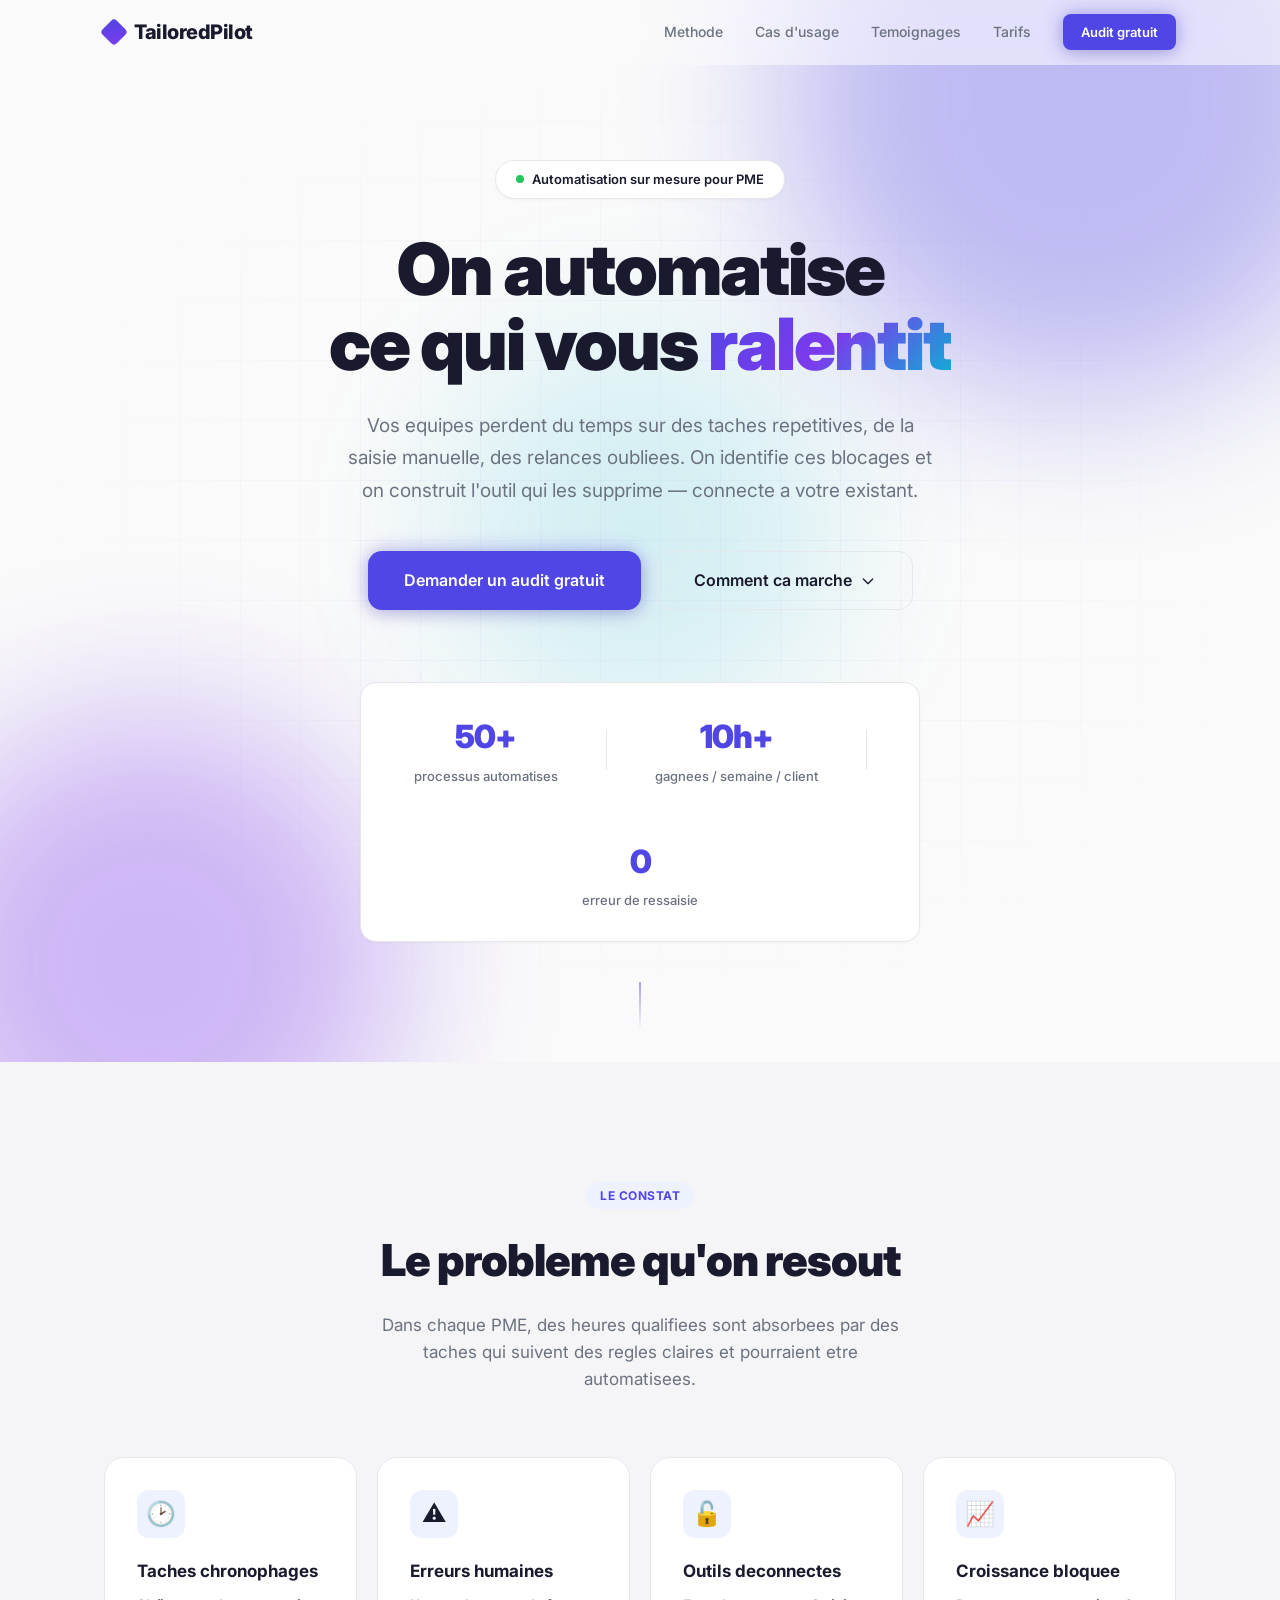
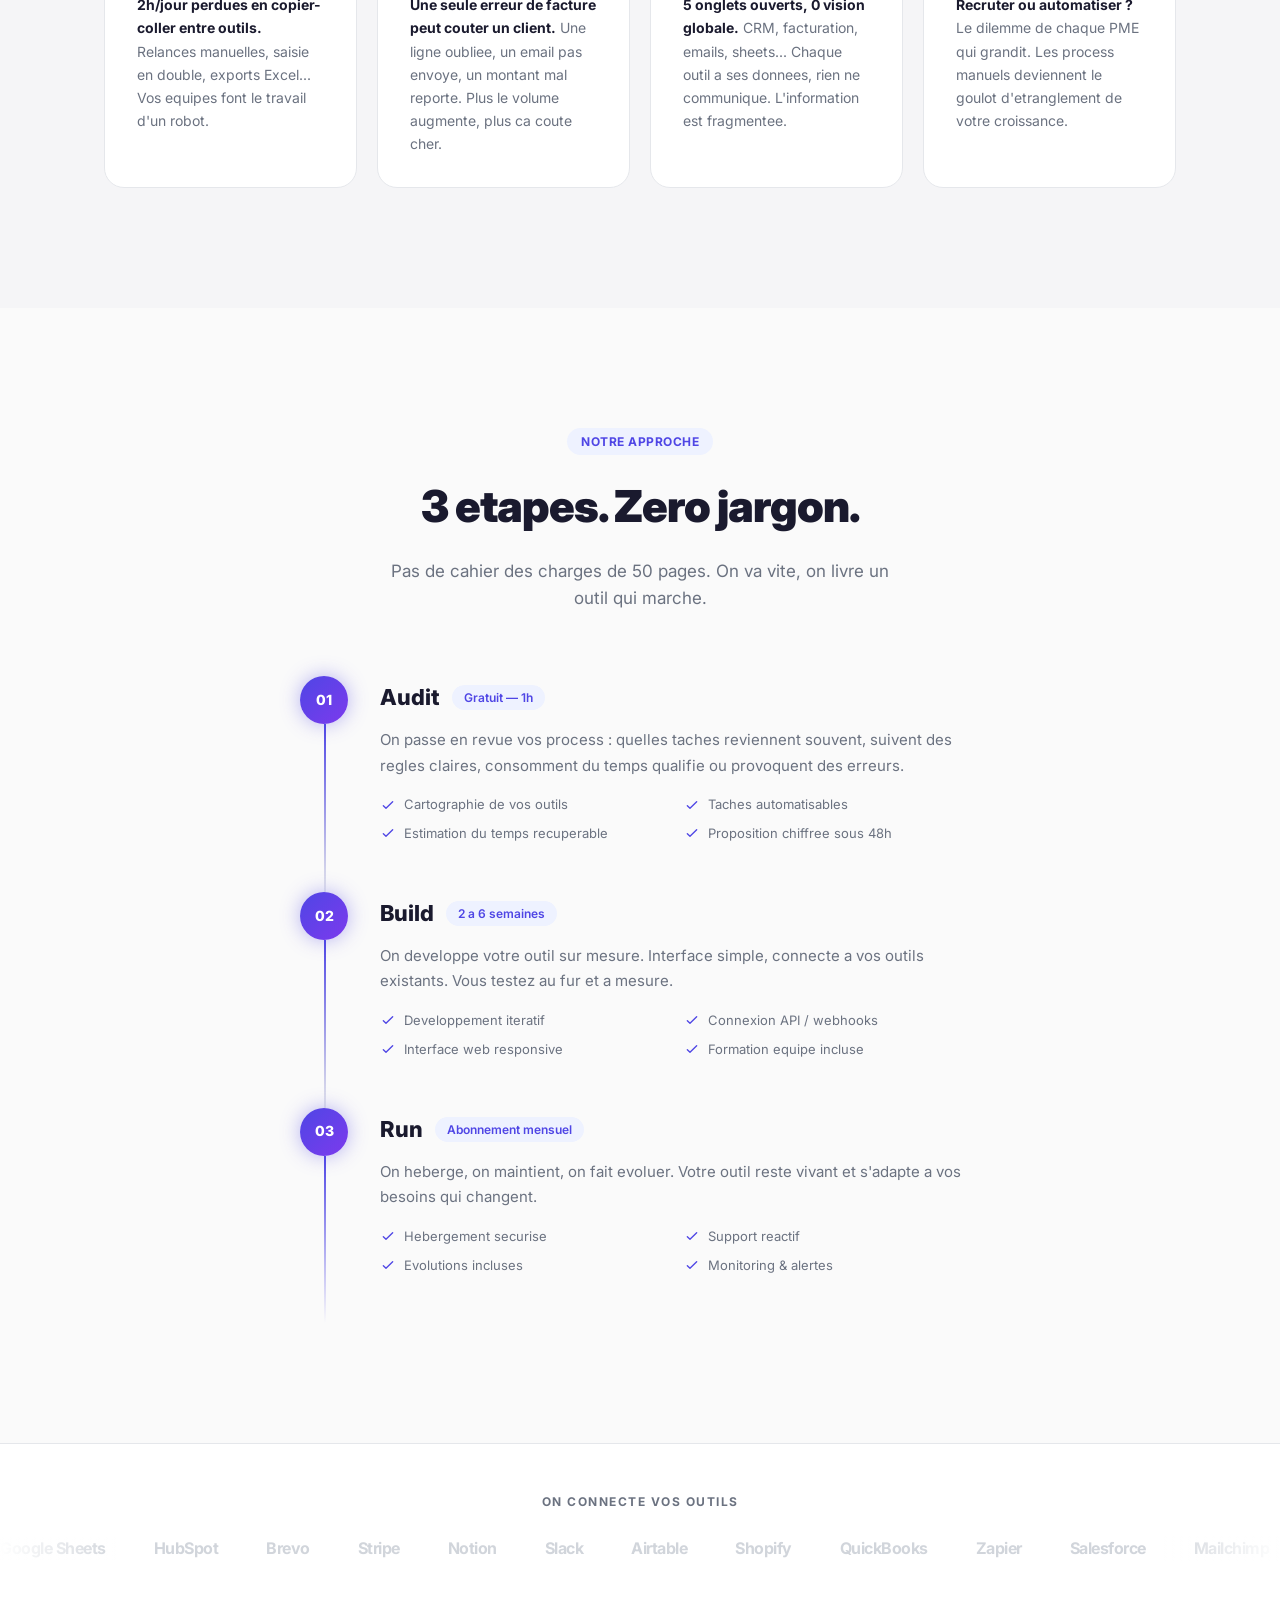
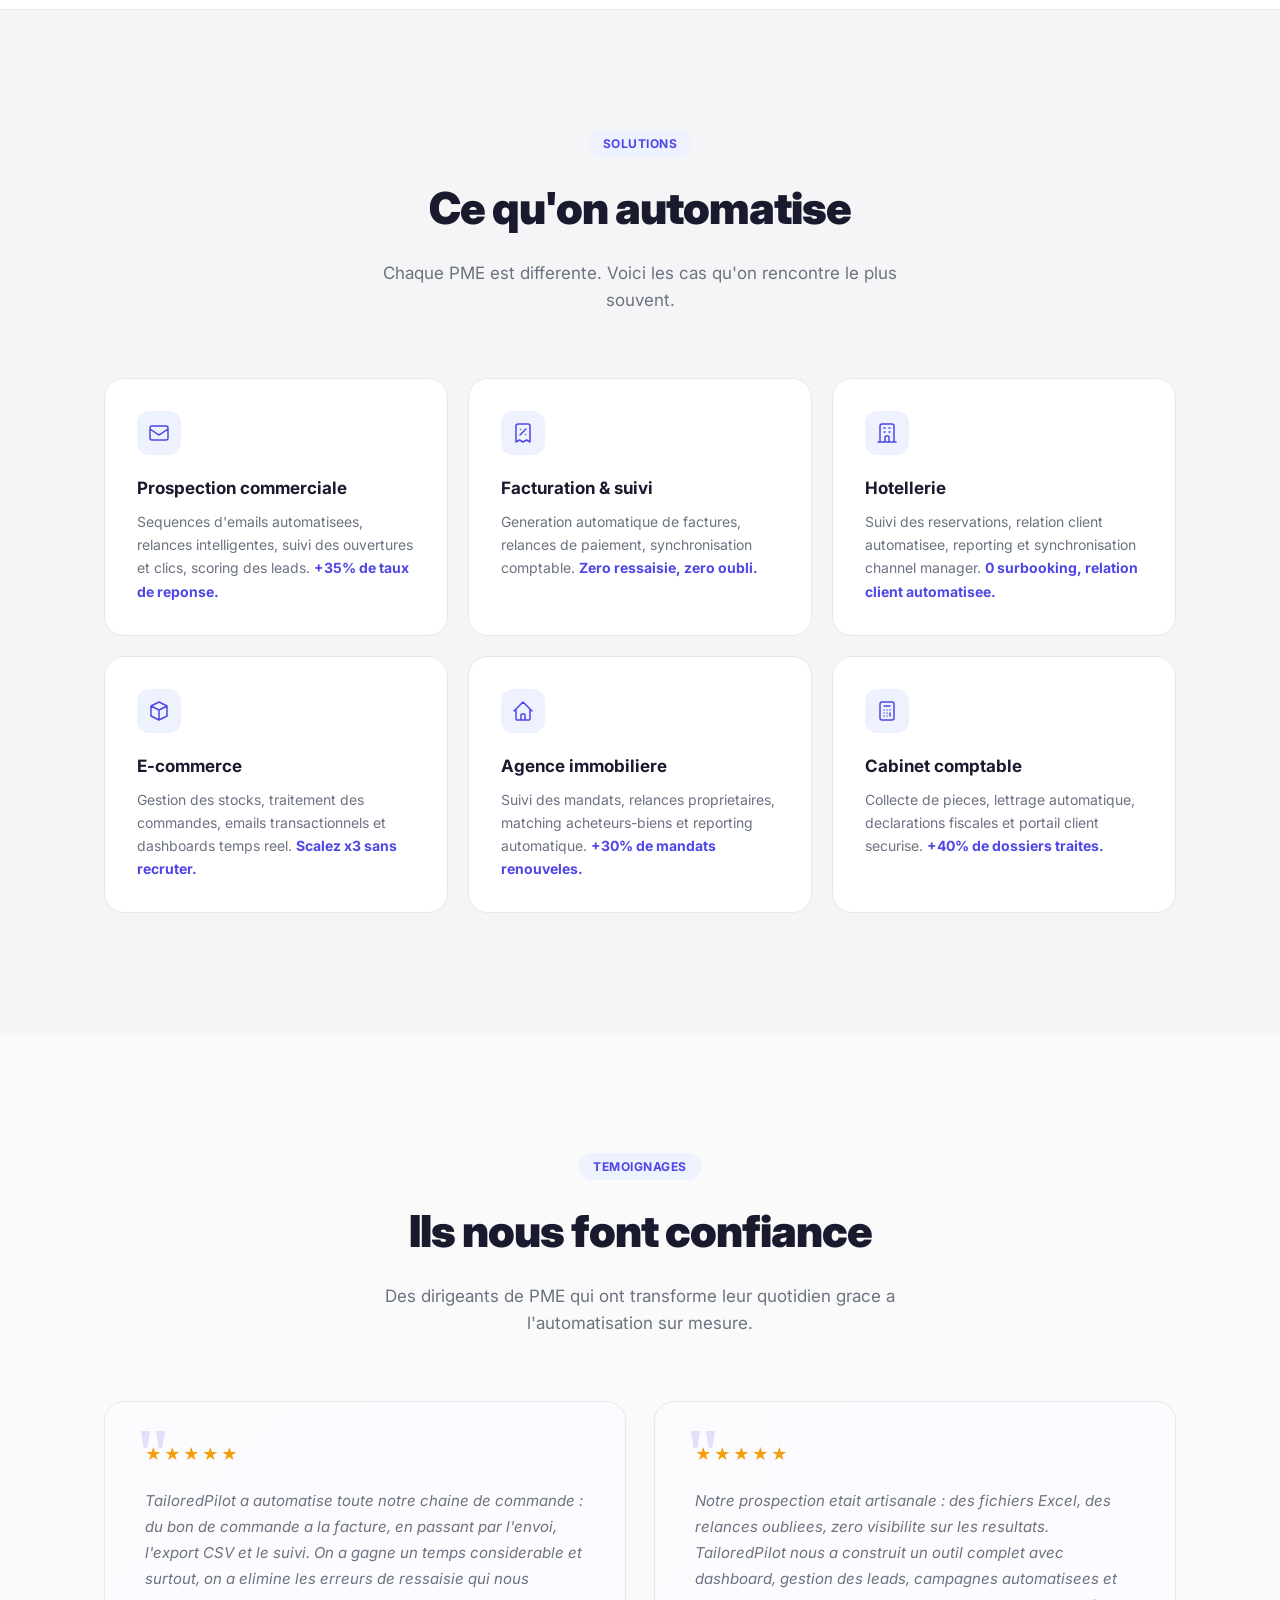
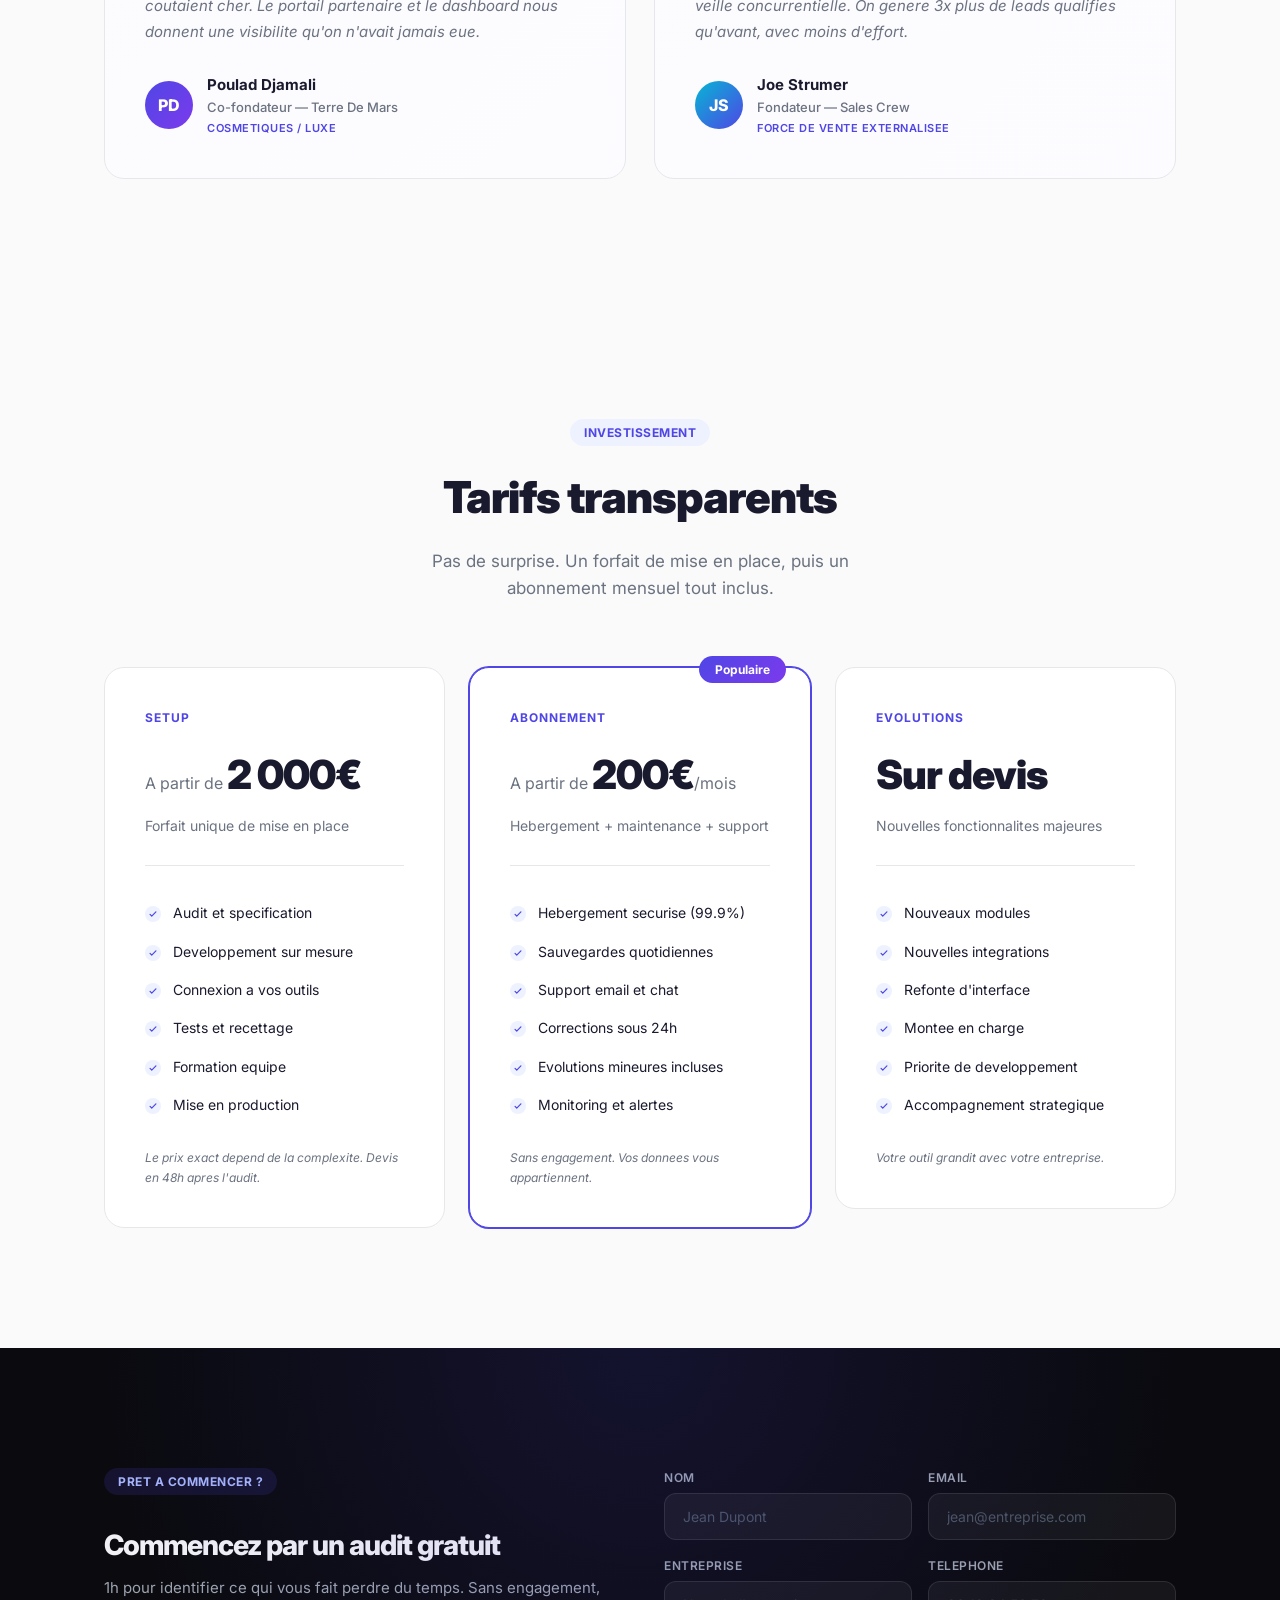
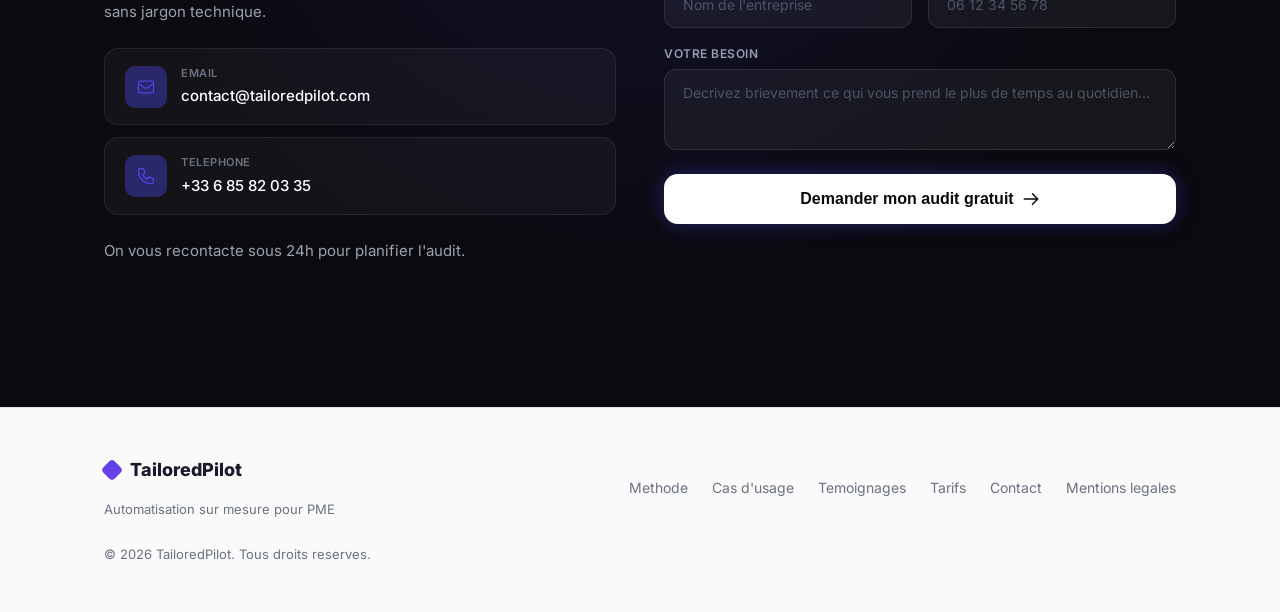
==== index.html @ 9b8c683c "Ajout section temoignages, amelioration contenu et SEO - Section temoignages avec Terre De Mars et S" ====
<!DOCTYPE html>
<html lang="fr">
<head>
  <meta charset="UTF-8">
  <meta name="viewport" content="width=device-width, initial-scale=1.0">
  <title>TailoredPilot — On automatise ce qui vous ralentit</title>
  <meta name="description" content="TailoredPilot conçoit des outils d'automatisation sur mesure pour les PME. Audit gratuit, développement rapide, connecté à votre existant.">
  <meta property="og:title" content="TailoredPilot — Automatisation sur mesure pour PME">
  <meta property="og:description" content="On identifie ce qui vous fait perdre du temps et on construit l'outil sur mesure qui le supprime. Audit gratuit, developpement rapide, connecte a votre existant. Sans engagement.">
  <meta property="og:type" content="website">
  <meta property="og:url" content="https://tailoredpilot.com">
  <meta property="og:image" content="https://tailoredpilot.com/og-image.png">
  <meta property="og:image:width" content="1200">
  <meta property="og:image:height" content="630">
  <meta property="og:locale" content="fr_FR">
  <meta property="og:site_name" content="TailoredPilot">
  <meta name="twitter:card" content="summary_large_image">
  <meta name="twitter:title" content="TailoredPilot — Automatisation sur mesure pour PME">
  <meta name="twitter:description" content="On identifie ce qui vous fait perdre du temps et on construit l'outil sur mesure qui le supprime. Audit gratuit, developpement rapide, connecte a votre existant. Sans engagement.">
  <meta name="twitter:image" content="https://tailoredpilot.com/og-image.png">
  <link rel="icon" href="favicon.svg" type="image/svg+xml">
  <link rel="apple-touch-icon" href="favicon.svg">
  <link rel="preconnect" href="https://fonts.googleapis.com">
  <link rel="preconnect" href="https://fonts.gstatic.com" crossorigin>
  <link href="https://fonts.googleapis.com/css2?family=Inter:wght@400;500;600;700;800;900&display=swap" rel="stylesheet">
  <link rel="canonical" href="https://tailoredpilot.com/">
  <meta name="robots" content="index, follow">
  <link rel="stylesheet" href="style.css">
  <script type="application/ld+json">
  {
    "@context": "https://schema.org",
    "@type": "Organization",
    "name": "TailoredPilot",
    "url": "https://tailoredpilot.com",
    "logo": "https://tailoredpilot.com/favicon.svg",
    "description": "TailoredPilot conçoit des outils d'automatisation sur mesure pour les PME.",
    "email": "contact@tailoredpilot.com",
    "telephone": "+33685820335",
    "address": {
      "@type": "PostalAddress",
      "addressCountry": "FR"
    },
    "sameAs": []
  }
  </script>
</head>
<body>

  <!-- Cursor glow -->
  <div class="cursor-glow" id="cursorGlow"></div>

  <!-- Nav -->
  <nav class="nav" id="nav">
    <div class="container nav-inner">
      <a href="#" class="logo">
        <div class="logo-diamond"></div>
        TailoredPilot
      </a>
      <div class="nav-links" id="navLinks">
        <a href="#methode">Methode</a>
        <a href="#cas">Cas d'usage</a>
        <a href="#temoignages">Temoignages</a>
        <a href="#pricing">Tarifs</a>
        <a href="#contact" class="btn btn-sm btn-glow">Audit gratuit</a>
      </div>
      <button class="menu-toggle" id="menuToggle" aria-label="Menu">
        <span></span><span></span><span></span>
      </button>
    </div>
  </nav>

  <!-- Hero -->
  <header class="hero">
    <div class="hero-bg">
      <div class="hero-orb hero-orb-1"></div>
      <div class="hero-orb hero-orb-2"></div>
      <div class="hero-orb hero-orb-3"></div>
      <div class="hero-grid"></div>
    </div>
    <div class="container hero-content">
      <div class="reveal">
        <div class="hero-badge">
          <span class="badge-dot"></span>
          Automatisation sur mesure pour PME
        </div>
      </div>
      <h1 class="reveal reveal-d1">
        On automatise<br>ce qui vous <span class="highlight">ralentit</span>
      </h1>
      <p class="hero-sub reveal reveal-d2">
        Vos equipes perdent du temps sur des taches repetitives, de la saisie manuelle, des relances oubliees.
        On identifie ces blocages et on construit l'outil qui les supprime — connecte a votre existant.
      </p>
      <div class="hero-actions reveal reveal-d3">
        <a href="#contact" class="btn btn-lg btn-glow">Demander un audit gratuit</a>
        <a href="#methode" class="btn btn-lg btn-ghost">
          <span>Comment ca marche</span>
          <svg width="16" height="16" fill="none" stroke="currentColor" viewBox="0 0 24 24"><path stroke-linecap="round" stroke-linejoin="round" stroke-width="2" d="M19 9l-7 7-7-7"/></svg>
        </a>
      </div>
      <div class="hero-proof reveal reveal-d4">
        <div class="proof-item">
          <strong class="counter" data-target="50">0</strong>
          <span>processus automatises</span>
        </div>
        <div class="proof-sep"></div>
        <div class="proof-item">
          <strong class="counter" data-target="10" data-suffix="h+">0</strong>
          <span>gagnees / semaine / client</span>
        </div>
        <div class="proof-sep"></div>
        <div class="proof-item">
          <strong class="counter" data-target="0">0</strong>
          <span>erreur de ressaisie</span>
        </div>
      </div>
    </div>
    <div class="hero-scroll">
      <div class="scroll-line"></div>
    </div>
  </header>

  <!-- Probleme -->
  <section class="section bg-light">
    <div class="container">
      <div class="section-header anim-up">
        <div class="section-tag">Le constat</div>
        <h2>Le probleme qu'on resout</h2>
        <p>Dans chaque PME, des heures qualifiees sont absorbees par des taches qui suivent des regles claires et pourraient etre automatisees.</p>
      </div>
      <div class="pain-grid">
        <div class="pain-card anim-up">
          <div class="pain-icon-wrap"><div class="pain-icon">&#128337;</div></div>
          <h3>Taches chronophages</h3>
          <p><strong>2h/jour perdues en copier-coller entre outils.</strong> Relances manuelles, saisie en double, exports Excel... Vos equipes font le travail d'un robot.</p>
        </div>
        <div class="pain-card anim-up anim-d1">
          <div class="pain-icon-wrap"><div class="pain-icon">&#9888;&#65039;</div></div>
          <h3>Erreurs humaines</h3>
          <p><strong>Une seule erreur de facture peut couter un client.</strong> Une ligne oubliee, un email pas envoye, un montant mal reporte. Plus le volume augmente, plus ca coute cher.</p>
        </div>
        <div class="pain-card anim-up anim-d2">
          <div class="pain-icon-wrap"><div class="pain-icon">&#128275;</div></div>
          <h3>Outils deconnectes</h3>
          <p><strong>5 onglets ouverts, 0 vision globale.</strong> CRM, facturation, emails, sheets... Chaque outil a ses donnees, rien ne communique. L'information est fragmentee.</p>
        </div>
        <div class="pain-card anim-up anim-d3">
          <div class="pain-icon-wrap"><div class="pain-icon">&#128200;</div></div>
          <h3>Croissance bloquee</h3>
          <p><strong>Recruter ou automatiser ?</strong> Le dilemme de chaque PME qui grandit. Les process manuels deviennent le goulot d'etranglement de votre croissance.</p>
        </div>
      </div>
    </div>
  </section>

  <!-- Methode -->
  <section id="methode" class="section">
    <div class="container">
      <div class="section-header anim-up">
        <div class="section-tag">Notre approche</div>
        <h2>3 etapes. Zero jargon.</h2>
        <p>Pas de cahier des charges de 50 pages. On va vite, on livre un outil qui marche.</p>
      </div>
      <div class="steps">
        <div class="step anim-up">
          <div class="step-line"></div>
          <div class="step-dot">
            <div class="step-dot-inner">01</div>
          </div>
          <div class="step-content">
            <div class="step-header">
              <h3>Audit</h3>
              <div class="step-tag">Gratuit — 1h</div>
            </div>
            <p>On passe en revue vos process : quelles taches reviennent souvent, suivent des regles claires, consomment du temps qualifie ou provoquent des erreurs.</p>
            <div class="step-features">
              <div class="step-feature">
                <svg width="16" height="16" fill="none" stroke="currentColor" viewBox="0 0 24 24"><path stroke-linecap="round" stroke-linejoin="round" stroke-width="2" d="M5 13l4 4L19 7"/></svg>
                Cartographie de vos outils
              </div>
              <div class="step-feature">
                <svg width="16" height="16" fill="none" stroke="currentColor" viewBox="0 0 24 24"><path stroke-linecap="round" stroke-linejoin="round" stroke-width="2" d="M5 13l4 4L19 7"/></svg>
                Taches automatisables
              </div>
              <div class="step-feature">
                <svg width="16" height="16" fill="none" stroke="currentColor" viewBox="0 0 24 24"><path stroke-linecap="round" stroke-linejoin="round" stroke-width="2" d="M5 13l4 4L19 7"/></svg>
                Estimation du temps recuperable
              </div>
              <div class="step-feature">
                <svg width="16" height="16" fill="none" stroke="currentColor" viewBox="0 0 24 24"><path stroke-linecap="round" stroke-linejoin="round" stroke-width="2" d="M5 13l4 4L19 7"/></svg>
                Proposition chiffree sous 48h
              </div>
            </div>
          </div>
        </div>
        <div class="step anim-up anim-d1">
          <div class="step-line"></div>
          <div class="step-dot">
            <div class="step-dot-inner">02</div>
          </div>
          <div class="step-content">
            <div class="step-header">
              <h3>Build</h3>
              <div class="step-tag">2 a 6 semaines</div>
            </div>
            <p>On developpe votre outil sur mesure. Interface simple, connecte a vos outils existants. Vous testez au fur et a mesure.</p>
            <div class="step-features">
              <div class="step-feature">
                <svg width="16" height="16" fill="none" stroke="currentColor" viewBox="0 0 24 24"><path stroke-linecap="round" stroke-linejoin="round" stroke-width="2" d="M5 13l4 4L19 7"/></svg>
                Developpement iteratif
              </div>
              <div class="step-feature">
                <svg width="16" height="16" fill="none" stroke="currentColor" viewBox="0 0 24 24"><path stroke-linecap="round" stroke-linejoin="round" stroke-width="2" d="M5 13l4 4L19 7"/></svg>
                Connexion API / webhooks
              </div>
              <div class="step-feature">
                <svg width="16" height="16" fill="none" stroke="currentColor" viewBox="0 0 24 24"><path stroke-linecap="round" stroke-linejoin="round" stroke-width="2" d="M5 13l4 4L19 7"/></svg>
                Interface web responsive
              </div>
              <div class="step-feature">
                <svg width="16" height="16" fill="none" stroke="currentColor" viewBox="0 0 24 24"><path stroke-linecap="round" stroke-linejoin="round" stroke-width="2" d="M5 13l4 4L19 7"/></svg>
                Formation equipe incluse
              </div>
            </div>
          </div>
        </div>
        <div class="step anim-up anim-d2">
          <div class="step-line step-line-last"></div>
          <div class="step-dot">
            <div class="step-dot-inner">03</div>
          </div>
          <div class="step-content">
            <div class="step-header">
              <h3>Run</h3>
              <div class="step-tag">Abonnement mensuel</div>
            </div>
            <p>On heberge, on maintient, on fait evoluer. Votre outil reste vivant et s'adapte a vos besoins qui changent.</p>
            <div class="step-features">
              <div class="step-feature">
                <svg width="16" height="16" fill="none" stroke="currentColor" viewBox="0 0 24 24"><path stroke-linecap="round" stroke-linejoin="round" stroke-width="2" d="M5 13l4 4L19 7"/></svg>
                Hebergement securise
              </div>
              <div class="step-feature">
                <svg width="16" height="16" fill="none" stroke="currentColor" viewBox="0 0 24 24"><path stroke-linecap="round" stroke-linejoin="round" stroke-width="2" d="M5 13l4 4L19 7"/></svg>
                Support reactif
              </div>
              <div class="step-feature">
                <svg width="16" height="16" fill="none" stroke="currentColor" viewBox="0 0 24 24"><path stroke-linecap="round" stroke-linejoin="round" stroke-width="2" d="M5 13l4 4L19 7"/></svg>
                Evolutions incluses
              </div>
              <div class="step-feature">
                <svg width="16" height="16" fill="none" stroke="currentColor" viewBox="0 0 24 24"><path stroke-linecap="round" stroke-linejoin="round" stroke-width="2" d="M5 13l4 4L19 7"/></svg>
                Monitoring & alertes
              </div>
            </div>
          </div>
        </div>
      </div>
    </div>
  </section>

  <!-- Marquee logos / outils -->
  <section class="marquee-section">
    <div class="marquee-label">On connecte vos outils</div>
    <div class="marquee">
      <div class="marquee-track">
        <span>Google Sheets</span><span>HubSpot</span><span>Brevo</span><span>Stripe</span><span>Notion</span><span>Slack</span><span>Airtable</span><span>Shopify</span><span>QuickBooks</span><span>Zapier</span><span>Salesforce</span><span>Mailchimp</span>
        <span>Google Sheets</span><span>HubSpot</span><span>Brevo</span><span>Stripe</span><span>Notion</span><span>Slack</span><span>Airtable</span><span>Shopify</span><span>QuickBooks</span><span>Zapier</span><span>Salesforce</span><span>Mailchimp</span>
      </div>
    </div>
  </section>

  <!-- Cas d'usage -->
  <section id="cas" class="section bg-light">
    <div class="container">
      <div class="section-header anim-up">
        <div class="section-tag">Solutions</div>
        <h2>Ce qu'on automatise</h2>
        <p>Chaque PME est differente. Voici les cas qu'on rencontre le plus souvent.</p>
      </div>
      <div class="cases-grid">
        <a href="cas/automatisation-prospection-commerciale.html" class="case-card anim-up" data-tilt>
          <div class="case-icon-wrap">
            <svg width="24" height="24" fill="none" stroke="currentColor" viewBox="0 0 24 24"><path stroke-linecap="round" stroke-linejoin="round" stroke-width="1.5" d="M3 8l7.89 5.26a2 2 0 002.22 0L21 8M5 19h14a2 2 0 002-2V7a2 2 0 00-2-2H5a2 2 0 00-2 2v10a2 2 0 002 2z"/></svg>
          </div>
          <h3>Prospection commerciale</h3>
          <p>Sequences d'emails automatisees, relances intelligentes, suivi des ouvertures et clics, scoring des leads. <strong>+35% de taux de reponse.</strong></p>
          <div class="case-arrow">&rarr;</div>
        </a>
        <a href="cas/automatisation-facturation-pme.html" class="case-card anim-up anim-d1" data-tilt>
          <div class="case-icon-wrap">
            <svg width="24" height="24" fill="none" stroke="currentColor" viewBox="0 0 24 24"><path stroke-linecap="round" stroke-linejoin="round" stroke-width="1.5" d="M9 14l6-6m-5.5.5h.01m4.99 5h.01M19 21V5a2 2 0 00-2-2H7a2 2 0 00-2 2v16l3.5-2 3.5 2 3.5-2 3.5 2z"/></svg>
          </div>
          <h3>Facturation & suivi</h3>
          <p>Generation automatique de factures, relances de paiement, synchronisation comptable. <strong>Zero ressaisie, zero oubli.</strong></p>
          <div class="case-arrow">&rarr;</div>
        </a>
        <a href="cas/automatisation-hotellerie.html" class="case-card anim-up anim-d2" data-tilt>
          <div class="case-icon-wrap">
            <svg width="24" height="24" fill="none" stroke="currentColor" viewBox="0 0 24 24"><path stroke-linecap="round" stroke-linejoin="round" stroke-width="1.5" d="M19 21V5a2 2 0 00-2-2H7a2 2 0 00-2 2v16m14 0h2m-2 0h-5m-9 0H3m2 0h5M9 7h1m-1 4h1m4-4h1m-1 4h1m-5 10v-5a1 1 0 011-1h2a1 1 0 011 1v5m-4 0h4"/></svg>
          </div>
          <h3>Hotellerie</h3>
          <p>Suivi des reservations, relation client automatisee, reporting et synchronisation channel manager. <strong>0 surbooking, relation client automatisee.</strong></p>
          <div class="case-arrow">&rarr;</div>
        </a>
        <a href="cas/automatisation-e-commerce.html" class="case-card anim-up anim-d3" data-tilt>
          <div class="case-icon-wrap">
            <svg width="24" height="24" fill="none" stroke="currentColor" viewBox="0 0 24 24"><path stroke-linecap="round" stroke-linejoin="round" stroke-width="1.5" d="M20 7l-8-4-8 4m16 0l-8 4m8-4v10l-8 4m0-10L4 7m8 4v10M4 7v10l8 4"/></svg>
          </div>
          <h3>E-commerce</h3>
          <p>Gestion des stocks, traitement des commandes, emails transactionnels et dashboards temps reel. <strong>Scalez x3 sans recruter.</strong></p>
          <div class="case-arrow">&rarr;</div>
        </a>
        <a href="cas/automatisation-agence-immobiliere.html" class="case-card anim-up anim-d4" data-tilt>
          <div class="case-icon-wrap">
            <svg width="24" height="24" fill="none" stroke="currentColor" viewBox="0 0 24 24"><path stroke-linecap="round" stroke-linejoin="round" stroke-width="1.5" d="M3 12l2-2m0 0l7-7 7 7M5 10v10a1 1 0 001 1h3m10-11l2 2m-2-2v10a1 1 0 01-1 1h-3m-6 0a1 1 0 001-1v-4a1 1 0 011-1h2a1 1 0 011 1v4a1 1 0 001 1m-6 0h6"/></svg>
          </div>
          <h3>Agence immobiliere</h3>
          <p>Suivi des mandats, relances proprietaires, matching acheteurs-biens et reporting automatique. <strong>+30% de mandats renouveles.</strong></p>
          <div class="case-arrow">&rarr;</div>
        </a>
        <a href="cas/automatisation-cabinet-comptable.html" class="case-card anim-up anim-d5" data-tilt>
          <div class="case-icon-wrap">
            <svg width="24" height="24" fill="none" stroke="currentColor" viewBox="0 0 24 24"><path stroke-linecap="round" stroke-linejoin="round" stroke-width="1.5" d="M9 7h6m0 10v-3m-3 3h.01M9 17h.01M9 14h.01M12 14h.01M15 11h.01M12 11h.01M9 11h.01M7 21h10a2 2 0 002-2V5a2 2 0 00-2-2H7a2 2 0 00-2 2v14a2 2 0 002 2z"/></svg>
          </div>
          <h3>Cabinet comptable</h3>
          <p>Collecte de pieces, lettrage automatique, declarations fiscales et portail client securise. <strong>+40% de dossiers traites.</strong></p>
          <div class="case-arrow">&rarr;</div>
        </a>
      </div>
    </div>
  </section>

  <!-- Temoignages -->
  <section id="temoignages" class="section">
    <div class="container">
      <div class="section-header anim-up">
        <div class="section-tag">Temoignages</div>
        <h2>Ils nous font confiance</h2>
        <p>Des dirigeants de PME qui ont transforme leur quotidien grace a l'automatisation sur mesure.</p>
      </div>
      <div class="testimonials-grid">
        <div class="testimonial-card anim-up">
          <div class="testimonial-quote">"</div>
          <div class="testimonial-stars">
            <span>&#9733;</span><span>&#9733;</span><span>&#9733;</span><span>&#9733;</span><span>&#9733;</span>
          </div>
          <blockquote>
            TailoredPilot a automatise toute notre chaine de commande : du bon de commande a la facture, en passant par l'envoi, l'export CSV et le suivi. On a gagne un temps considerable et surtout, on a elimine les erreurs de ressaisie qui nous coutaient cher. Le portail partenaire et le dashboard nous donnent une visibilite qu'on n'avait jamais eue.
          </blockquote>
          <div class="testimonial-author">
            <div class="testimonial-avatar" style="background: linear-gradient(135deg, #4f46e5, #7c3aed);">PD</div>
            <div>
              <div class="testimonial-name">Poulad Djamali</div>
              <div class="testimonial-role">Co-fondateur — Terre De Mars</div>
              <div class="testimonial-sector">Cosmetiques / Luxe</div>
            </div>
          </div>
        </div>
        <div class="testimonial-card anim-up anim-d1">
          <div class="testimonial-quote">"</div>
          <div class="testimonial-stars">
            <span>&#9733;</span><span>&#9733;</span><span>&#9733;</span><span>&#9733;</span><span>&#9733;</span>
          </div>
          <blockquote>
            Notre prospection etait artisanale : des fichiers Excel, des relances oubliees, zero visibilite sur les resultats. TailoredPilot nous a construit un outil complet avec dashboard, gestion des leads, campagnes automatisees et veille concurrentielle. On genere 3x plus de leads qualifies qu'avant, avec moins d'effort.
          </blockquote>
          <div class="testimonial-author">
            <div class="testimonial-avatar" style="background: linear-gradient(135deg, #06b6d4, #4f46e5);">JS</div>
            <div>
              <div class="testimonial-name">Joe Strumer</div>
              <div class="testimonial-role">Fondateur — Sales Crew</div>
              <div class="testimonial-sector">Force de vente externalisee</div>
            </div>
          </div>
        </div>
      </div>
    </div>
  </section>

  <!-- Pricing -->
  <section id="pricing" class="section">
    <div class="container">
      <div class="section-header anim-up">
        <div class="section-tag">Investissement</div>
        <h2>Tarifs transparents</h2>
        <p>Pas de surprise. Un forfait de mise en place, puis un abonnement mensuel tout inclus.</p>
      </div>
      <div class="pricing-grid">
        <div class="pricing-card anim-up">
          <div class="pricing-label">Setup</div>
          <div class="pricing-price">A partir de <strong>2 000&#8364;</strong></div>
          <p class="pricing-desc">Forfait unique de mise en place</p>
          <ul>
            <li>Audit et specification</li>
            <li>Developpement sur mesure</li>
            <li>Connexion a vos outils</li>
            <li>Tests et recettage</li>
            <li>Formation equipe</li>
            <li>Mise en production</li>
          </ul>
          <p class="pricing-note">Le prix exact depend de la complexite. Devis en 48h apres l'audit.</p>
        </div>
        <div class="pricing-card pricing-featured anim-up anim-d1">
          <div class="pricing-badge">Populaire</div>
          <div class="pricing-label">Abonnement</div>
          <div class="pricing-price">A partir de <strong>200&#8364;</strong><span>/mois</span></div>
          <p class="pricing-desc">Hebergement + maintenance + support</p>
          <ul>
            <li>Hebergement securise (99.9%)</li>
            <li>Sauvegardes quotidiennes</li>
            <li>Support email et chat</li>
            <li>Corrections sous 24h</li>
            <li>Evolutions mineures incluses</li>
            <li>Monitoring et alertes</li>
          </ul>
          <p class="pricing-note">Sans engagement. Vos donnees vous appartiennent.</p>
        </div>
        <div class="pricing-card anim-up anim-d2">
          <div class="pricing-label">Evolutions</div>
          <div class="pricing-price"><strong>Sur devis</strong></div>
          <p class="pricing-desc">Nouvelles fonctionnalites majeures</p>
          <ul>
            <li>Nouveaux modules</li>
            <li>Nouvelles integrations</li>
            <li>Refonte d'interface</li>
            <li>Montee en charge</li>
            <li>Priorite de developpement</li>
            <li>Accompagnement strategique</li>
          </ul>
          <p class="pricing-note">Votre outil grandit avec votre entreprise.</p>
        </div>
      </div>
    </div>
  </section>

  <!-- CTA / Contact -->
  <section id="contact" class="section bg-dark">
    <div class="container">
      <div class="cta-layout anim-up">
        <div class="cta-info">
          <div class="section-tag section-tag-dark">Pret a commencer ?</div>
          <h2>Commencez par un audit gratuit</h2>
          <p>1h pour identifier ce qui vous fait perdre du temps. Sans engagement, sans jargon technique.</p>
          <div class="cta-contact-cards">
            <a href="mailto:contact@tailoredpilot.com" class="cta-contact-card">
              <div class="cta-contact-icon">
                <svg width="20" height="20" fill="none" stroke="currentColor" viewBox="0 0 24 24"><path stroke-linecap="round" stroke-linejoin="round" stroke-width="1.5" d="M3 8l7.89 5.26a2 2 0 002.22 0L21 8M5 19h14a2 2 0 002-2V7a2 2 0 00-2-2H5a2 2 0 00-2 2v10a2 2 0 002 2z"/></svg>
              </div>
              <div>
                <div class="cta-contact-label">Email</div>
                <div class="cta-contact-value">contact@tailoredpilot.com</div>
              </div>
            </a>
            <a href="tel:+33685820335" class="cta-contact-card">
              <div class="cta-contact-icon">
                <svg width="20" height="20" fill="none" stroke="currentColor" viewBox="0 0 24 24"><path stroke-linecap="round" stroke-linejoin="round" stroke-width="1.5" d="M3 5a2 2 0 012-2h3.28a1 1 0 01.948.684l1.498 4.493a1 1 0 01-.502 1.21l-2.257 1.13a11.042 11.042 0 005.516 5.516l1.13-2.257a1 1 0 011.21-.502l4.493 1.498a1 1 0 01.684.949V19a2 2 0 01-2 2h-1C9.716 21 3 14.284 3 6V5z"/></svg>
              </div>
              <div>
                <div class="cta-contact-label">Telephone</div>
                <div class="cta-contact-value">+33 6 85 82 03 35</div>
              </div>
            </a>
          </div>
          <p class="cta-note">On vous recontacte sous 24h pour planifier l'audit.</p>
        </div>
        <form class="contact-form" id="contactForm" action="https://formspree.io/f/xlgaoweq" method="POST">
          <input type="hidden" name="_subject" value="Nouvelle demande d'audit TailoredPilot">
          <input type="text" name="_gotcha" style="display:none">
          <div class="form-row">
            <div class="form-group">
              <label>Nom</label>
              <input type="text" name="nom" placeholder="Jean Dupont" required>
            </div>
            <div class="form-group">
              <label>Email</label>
              <input type="email" name="email" placeholder="jean@entreprise.com" required>
            </div>
          </div>
          <div class="form-row">
            <div class="form-group">
              <label>Entreprise</label>
              <input type="text" name="entreprise" placeholder="Nom de l'entreprise" required>
            </div>
            <div class="form-group">
              <label>Telephone</label>
              <input type="tel" name="telephone" placeholder="06 12 34 56 78">
            </div>
          </div>
          <div class="form-group">
            <label>Votre besoin</label>
            <textarea name="message" rows="3" placeholder="Decrivez brievement ce qui vous prend le plus de temps au quotidien..."></textarea>
          </div>
          <button type="submit" class="btn btn-lg btn-white btn-glow" id="submitBtn">
            <span>Demander mon audit gratuit</span>
            <svg width="18" height="18" fill="none" stroke="currentColor" viewBox="0 0 24 24"><path stroke-linecap="round" stroke-linejoin="round" stroke-width="2" d="M14 5l7 7m0 0l-7 7m7-7H3"/></svg>
          </button>
        </form>
      </div>
    </div>
  </section>

  <!-- Footer -->
  <footer class="footer">
    <div class="container footer-inner">
      <div class="footer-brand">
        <div class="logo-diamond logo-diamond-sm"></div>
        TailoredPilot
        <p>Automatisation sur mesure pour PME</p>
      </div>
      <div class="footer-links">
        <a href="#methode">Methode</a>
        <a href="#cas">Cas d'usage</a>
        <a href="#temoignages">Temoignages</a>
        <a href="#pricing">Tarifs</a>
        <a href="#contact">Contact</a>
        <a href="mentions-legales.html">Mentions legales</a>
      </div>
      <div class="footer-copy">
        &copy; 2026 TailoredPilot. Tous droits reserves.
      </div>
    </div>
  </footer>

  <script>
    // ── Scroll reveal ──
    const observer = new IntersectionObserver((entries) => {
      entries.forEach(e => {
        if (e.isIntersecting) {
          e.target.classList.add('revealed');
          observer.unobserve(e.target);
        }
      });
    }, { threshold: 0.1, rootMargin: '0px 0px -40px 0px' });

    document.querySelectorAll('.anim-up, .reveal').forEach(el => observer.observe(el));

    // ── Counter animation ──
    const counterObserver = new IntersectionObserver((entries) => {
      entries.forEach(e => {
        if (e.isIntersecting) {
          const el = e.target;
          const target = parseInt(el.dataset.target);
          const suffix = el.dataset.suffix || (target > 0 ? '+' : '');
          const duration = 2000;
          const start = performance.now();

          function update(now) {
            const progress = Math.min((now - start) / duration, 1);
            const eased = 1 - Math.pow(1 - progress, 3); // ease-out cubic
            const current = Math.round(target * eased);
            el.textContent = current + (progress === 1 ? suffix : '');
            if (progress < 1) requestAnimationFrame(update);
          }
          requestAnimationFrame(update);
          counterObserver.unobserve(el);
        }
      });
    }, { threshold: 0.5 });

    document.querySelectorAll('.counter').forEach(el => counterObserver.observe(el));

    // ── Nav scroll effect ──
    let lastScroll = 0;
    window.addEventListener('scroll', () => {
      const nav = document.getElementById('nav');
      const scrollY = window.scrollY;
      nav.classList.toggle('nav-scrolled', scrollY > 50);
      lastScroll = scrollY;
    });

    // ── Mobile menu ──
    document.getElementById('menuToggle').addEventListener('click', () => {
      document.getElementById('navLinks').classList.toggle('open');
      document.getElementById('menuToggle').classList.toggle('active');
    });

    // ── Cursor glow (desktop only) ──
    if (window.matchMedia('(pointer: fine)').matches) {
      const glow = document.getElementById('cursorGlow');
      document.addEventListener('mousemove', (e) => {
        glow.style.left = e.clientX + 'px';
        glow.style.top = e.clientY + 'px';
        glow.style.opacity = '1';
      });
    }

    // ── Tilt effect on cards ──
    document.querySelectorAll('[data-tilt]').forEach(card => {
      card.addEventListener('mousemove', (e) => {
        const rect = card.getBoundingClientRect();
        const x = (e.clientX - rect.left) / rect.width - 0.5;
        const y = (e.clientY - rect.top) / rect.height - 0.5;
        card.style.transform = `perspective(800px) rotateY(${x * 6}deg) rotateX(${-y * 6}deg) translateY(-4px)`;
      });
      card.addEventListener('mouseleave', () => {
        card.style.transform = '';
      });
    });

    // ── Contact form (Formspree) ──
    document.getElementById('contactForm').addEventListener('submit', async function(e) {
      e.preventDefault();
      const btn = document.getElementById('submitBtn');
      const originalHTML = btn.innerHTML;
      btn.innerHTML = '<span>Envoi en cours...</span>';
      btn.disabled = true;

      try {
        const res = await fetch(this.action, {
          method: 'POST',
          body: new FormData(this),
          headers: { 'Accept': 'application/json' }
        });

        if (res.ok) {
          this.innerHTML = '<div style="text-align:center;padding:32px 0"><div style="font-size:40px;margin-bottom:16px">&#10003;</div><p style="font-size:18px;font-weight:700;color:white;margin-bottom:8px">Demande envoyee !</p><p style="font-size:14px;color:#9ca3af">On vous recontacte sous 24h pour planifier votre audit.</p></div>';
        } else {
          btn.innerHTML = '<span>Erreur, reessayez</span>';
          btn.disabled = false;
          setTimeout(() => { btn.innerHTML = originalHTML; }, 3000);
        }
      } catch (err) {
        btn.innerHTML = '<span>Erreur reseau, reessayez</span>';
        btn.disabled = false;
        setTimeout(() => { btn.innerHTML = originalHTML; }, 3000);
      }
    });

    // ── Smooth anchor scroll with nav offset ──
    document.querySelectorAll('a[href^="#"]').forEach(a => {
      a.addEventListener('click', (e) => {
        const target = document.querySelector(a.getAttribute('href'));
        if (target) {
          e.preventDefault();
          document.getElementById('navLinks').classList.remove('open');
          document.getElementById('menuToggle').classList.remove('active');
          target.scrollIntoView({ behavior: 'smooth', block: 'start' });
        }
      });
    });
  </script>

</body>
</html>
---- style.css ----
/* ── Reset & Base ───────────────────────────────────────────────────────── */
*, *::before, *::after { margin: 0; padding: 0; box-sizing: border-box; }

:root {
  --bg: #fafafa;
  --bg-light: #f5f5f7;
  --bg-dark: #0a0a0f;
  --text: #1a1a2e;
  --text-light: #6b7280;
  --text-inv: #f0f0f5;
  --accent: #4f46e5;
  --accent-dark: #4338ca;
  --accent-light: #eef2ff;
  --accent-glow: rgba(79, 70, 229, .4);
  --border: #e5e7eb;
  --radius: 12px;
  --radius-lg: 20px;
  --shadow: 0 1px 3px rgba(0,0,0,.04);
  --shadow-lg: 0 20px 60px rgba(0,0,0,.08);
}

html { scroll-behavior: smooth; }

body {
  font-family: 'Inter', -apple-system, BlinkMacSystemFont, sans-serif;
  color: var(--text);
  background: var(--bg);
  line-height: 1.6;
  -webkit-font-smoothing: antialiased;
  overflow-x: hidden;
}

.container { max-width: 1120px; margin: 0 auto; padding: 0 24px; }
a { color: inherit; text-decoration: none; }
ul { list-style: none; }

/* ── Cursor glow ───────────────────────────────────────────────────────── */
.cursor-glow {
  position: fixed;
  width: 600px;
  height: 600px;
  border-radius: 50%;
  background: radial-gradient(circle, var(--accent-glow) 0%, transparent 70%);
  pointer-events: none;
  z-index: 0;
  transform: translate(-50%, -50%);
  opacity: 0;
  transition: opacity .3s;
  mix-blend-mode: screen;
}

/* ── Animations ────────────────────────────────────────────────────────── */
.anim-up, .reveal {
  opacity: 0;
  transform: translateY(32px);
  transition: opacity .7s cubic-bezier(.16,1,.3,1), transform .7s cubic-bezier(.16,1,.3,1);
}
.anim-up.revealed, .reveal.revealed { opacity: 1; transform: none; }
.anim-d1 { transition-delay: .1s; }
.anim-d2 { transition-delay: .2s; }
.anim-d3 { transition-delay: .3s; }
.anim-d4 { transition-delay: .4s; }
.anim-d5 { transition-delay: .5s; }
.reveal-d1 { transition-delay: .15s; }
.reveal-d2 { transition-delay: .3s; }
.reveal-d3 { transition-delay: .45s; }
.reveal-d4 { transition-delay: .6s; }

/* ── Buttons ───────────────────────────────────────────────────────────── */
.btn {
  display: inline-flex;
  align-items: center;
  justify-content: center;
  gap: 8px;
  padding: 10px 24px;
  border-radius: 10px;
  font-weight: 600;
  font-size: 14px;
  transition: all .25s cubic-bezier(.16,1,.3,1);
  border: none;
  cursor: pointer;
  background: var(--accent);
  color: white;
  position: relative;
}
.btn:hover { background: var(--accent-dark); transform: translateY(-2px); }
.btn:active { transform: translateY(0); }
.btn-sm { padding: 8px 18px; font-size: 13px; border-radius: 8px; }
.btn-lg { padding: 16px 36px; font-size: 16px; border-radius: 14px; }
.btn-ghost {
  background: transparent;
  color: var(--text);
  border: 1.5px solid var(--border);
}
.btn-ghost:hover { background: white; border-color: #cbd5e1; box-shadow: var(--shadow-lg); }
.btn-white { background: white; color: var(--bg-dark); }
.btn-white:hover { background: #f1f5f9; }
.btn-glow { box-shadow: 0 0 20px var(--accent-glow), 0 4px 16px rgba(0,0,0,.1); }
.btn-glow:hover { box-shadow: 0 0 32px var(--accent-glow), 0 8px 24px rgba(0,0,0,.15); }

/* ── Nav ───────────────────────────────────────────────────────────────── */
.nav {
  position: fixed;
  top: 0;
  left: 0;
  right: 0;
  z-index: 100;
  background: rgba(250,250,250,.6);
  backdrop-filter: blur(20px) saturate(180%);
  -webkit-backdrop-filter: blur(20px) saturate(180%);
  border-bottom: 1px solid transparent;
  transition: all .3s;
}
.nav-scrolled {
  background: rgba(250,250,250,.92);
  border-bottom-color: var(--border);
  box-shadow: 0 1px 12px rgba(0,0,0,.04);
}
.nav-inner {
  display: flex;
  align-items: center;
  justify-content: space-between;
  height: 64px;
}
.logo {
  font-weight: 800;
  font-size: 20px;
  letter-spacing: -.5px;
  display: flex;
  align-items: center;
  gap: 10px;
}
.logo-diamond {
  width: 20px;
  height: 20px;
  background: linear-gradient(135deg, var(--accent), #7c3aed);
  transform: rotate(45deg);
  border-radius: 4px;
}
.logo-diamond-sm {
  width: 16px;
  height: 16px;
}
.nav-links {
  display: flex;
  align-items: center;
  gap: 32px;
  font-size: 14px;
  font-weight: 500;
  color: var(--text-light);
}
.nav-links a { transition: color .2s; }
.nav-links a:hover { color: var(--text); }

.menu-toggle {
  display: none;
  flex-direction: column;
  gap: 5px;
  background: none;
  border: none;
  cursor: pointer;
  padding: 4px;
  z-index: 101;
}
.menu-toggle span {
  width: 22px;
  height: 2px;
  background: var(--text);
  border-radius: 2px;
  transition: all .3s;
}
.menu-toggle.active span:nth-child(1) { transform: translateY(7px) rotate(45deg); }
.menu-toggle.active span:nth-child(2) { opacity: 0; }
.menu-toggle.active span:nth-child(3) { transform: translateY(-7px) rotate(-45deg); }

/* ── Hero ──────────────────────────────────────────────────────────────── */
.hero {
  position: relative;
  padding: 160px 0 120px;
  text-align: center;
  overflow: hidden;
  min-height: 100vh;
  display: flex;
  align-items: center;
}
.hero-bg {
  position: absolute;
  inset: 0;
  overflow: hidden;
}
.hero-orb {
  position: absolute;
  border-radius: 50%;
  filter: blur(80px);
  opacity: .35;
  animation: float 20s ease-in-out infinite;
}
.hero-orb-1 {
  width: 600px; height: 600px;
  background: #4f46e5;
  top: -200px; right: -100px;
}
.hero-orb-2 {
  width: 500px; height: 500px;
  background: #7c3aed;
  bottom: -150px; left: -100px;
  animation-delay: -7s;
}
.hero-orb-3 {
  width: 400px; height: 400px;
  background: #06b6d4;
  top: 50%; left: 50%;
  transform: translate(-50%, -50%);
  animation-delay: -14s;
  opacity: .15;
}
@keyframes float {
  0%, 100% { transform: translate(0, 0) scale(1); }
  33% { transform: translate(30px, -30px) scale(1.05); }
  66% { transform: translate(-20px, 20px) scale(.95); }
}
.hero-grid {
  position: absolute;
  inset: 0;
  background-image:
    linear-gradient(rgba(79,70,229,.04) 1px, transparent 1px),
    linear-gradient(90deg, rgba(79,70,229,.04) 1px, transparent 1px);
  background-size: 60px 60px;
  mask-image: radial-gradient(ellipse at center, black 30%, transparent 70%);
  -webkit-mask-image: radial-gradient(ellipse at center, black 30%, transparent 70%);
}

.hero-content { position: relative; z-index: 1; }

.hero-badge {
  display: inline-flex;
  align-items: center;
  gap: 8px;
  padding: 8px 20px;
  background: white;
  border: 1px solid var(--border);
  font-size: 13px;
  font-weight: 600;
  border-radius: 100px;
  margin-bottom: 32px;
  box-shadow: var(--shadow);
  color: var(--text);
}
.badge-dot {
  width: 8px;
  height: 8px;
  background: #22c55e;
  border-radius: 50%;
  animation: pulse-dot 2s ease-in-out infinite;
}
@keyframes pulse-dot {
  0%, 100% { opacity: 1; box-shadow: 0 0 0 0 rgba(34,197,94,.4); }
  50% { opacity: .7; box-shadow: 0 0 0 6px rgba(34,197,94,0); }
}

.hero h1 {
  font-size: clamp(40px, 7vw, 72px);
  font-weight: 900;
  line-height: 1.05;
  letter-spacing: -2px;
  margin-bottom: 28px;
}
.highlight {
  background: linear-gradient(135deg, #4f46e5 0%, #7c3aed 50%, #06b6d4 100%);
  -webkit-background-clip: text;
  -webkit-text-fill-color: transparent;
  background-clip: text;
}
.hero-sub {
  font-size: 19px;
  color: var(--text-light);
  max-width: 600px;
  margin: 0 auto 44px;
  line-height: 1.7;
}
.hero-actions {
  display: flex;
  gap: 16px;
  justify-content: center;
  flex-wrap: wrap;
  margin-bottom: 72px;
}
.hero-proof {
  display: flex;
  justify-content: center;
  align-items: center;
  gap: 48px;
  flex-wrap: wrap;
  background: white;
  border: 1px solid var(--border);
  border-radius: 16px;
  padding: 28px 40px;
  box-shadow: var(--shadow);
  max-width: 560px;
  margin: 0 auto;
}
.proof-item { text-align: center; }
.proof-item strong {
  display: block;
  font-size: 32px;
  font-weight: 900;
  color: var(--accent);
  letter-spacing: -1px;
}
.proof-item span {
  font-size: 13px;
  color: var(--text-light);
  font-weight: 500;
}
.proof-sep {
  width: 1px;
  height: 40px;
  background: var(--border);
}

.hero-scroll {
  position: absolute;
  bottom: 32px;
  left: 50%;
  transform: translateX(-50%);
}
.scroll-line {
  width: 1px;
  height: 48px;
  background: linear-gradient(to bottom, var(--accent), transparent);
  animation: scroll-anim 2s ease-in-out infinite;
}
@keyframes scroll-anim {
  0% { opacity: 0; transform: scaleY(0); transform-origin: top; }
  50% { opacity: 1; transform: scaleY(1); transform-origin: top; }
  100% { opacity: 0; transform: scaleY(1); transform-origin: bottom; }
}

/* ── Section ───────────────────────────────────────────────────────────── */
.section { padding: 120px 0; }
.bg-light { background: var(--bg-light); }
.bg-dark {
  background: var(--bg-dark);
  color: var(--text-inv);
  position: relative;
}
.bg-dark::before {
  content: '';
  position: absolute;
  inset: 0;
  background: radial-gradient(ellipse at 50% 0%, rgba(79,70,229,.15) 0%, transparent 60%);
  pointer-events: none;
}

.section-header { text-align: center; margin-bottom: 64px; }
.section-tag {
  display: inline-block;
  padding: 4px 14px;
  background: var(--accent-light);
  color: var(--accent);
  font-size: 12px;
  font-weight: 700;
  border-radius: 100px;
  letter-spacing: .5px;
  text-transform: uppercase;
  margin-bottom: 16px;
}
.section-tag-dark {
  background: rgba(79,70,229,.15);
  color: #a5b4fc;
}
.section-header h2 {
  font-size: clamp(30px, 4.5vw, 44px);
  font-weight: 900;
  letter-spacing: -1px;
  margin-bottom: 16px;
}
.section-header p {
  font-size: 17px;
  color: var(--text-light);
  max-width: 520px;
  margin: 0 auto;
}
.bg-dark .section-header p { color: #9ca3af; }

/* ── Pain grid ─────────────────────────────────────────────────────────── */
.pain-grid {
  display: grid;
  grid-template-columns: repeat(auto-fit, minmax(250px, 1fr));
  gap: 20px;
}
.pain-card {
  background: white;
  border-radius: var(--radius-lg);
  padding: 32px;
  border: 1px solid var(--border);
  transition: all .3s cubic-bezier(.16,1,.3,1);
  position: relative;
  overflow: hidden;
}
.pain-card::before {
  content: '';
  position: absolute;
  inset: 0;
  background: linear-gradient(135deg, rgba(79,70,229,.03) 0%, transparent 60%);
  opacity: 0;
  transition: opacity .3s;
}
.pain-card:hover { box-shadow: var(--shadow-lg); transform: translateY(-4px); }
.pain-card:hover::before { opacity: 1; }
.pain-icon-wrap {
  width: 48px;
  height: 48px;
  background: var(--accent-light);
  border-radius: 12px;
  display: flex;
  align-items: center;
  justify-content: center;
  margin-bottom: 20px;
}
.pain-icon { font-size: 24px; line-height: 1; }
.pain-card h3 { font-size: 17px; font-weight: 700; margin-bottom: 8px; }
.pain-card p { font-size: 14px; color: var(--text-light); line-height: 1.65; position: relative; }

/* ── Steps ─────────────────────────────────────────────────────────────── */
.steps {
  display: flex;
  flex-direction: column;
  gap: 0;
  max-width: 680px;
  margin: 0 auto;
}
.step {
  display: flex;
  gap: 32px;
  align-items: flex-start;
  position: relative;
  padding-bottom: 48px;
}
.step-line {
  position: absolute;
  left: 24px;
  top: 48px;
  bottom: 0;
  width: 2px;
  background: linear-gradient(to bottom, var(--accent), var(--border));
}
.step-line-last { background: linear-gradient(to bottom, var(--accent), transparent); }
.step-dot {
  flex-shrink: 0;
  width: 48px;
  height: 48px;
  border-radius: 50%;
  background: linear-gradient(135deg, var(--accent), #7c3aed);
  display: flex;
  align-items: center;
  justify-content: center;
  box-shadow: 0 0 20px var(--accent-glow);
  position: relative;
  z-index: 1;
}
.step-dot-inner {
  font-size: 14px;
  font-weight: 800;
  color: white;
}
.step-content { flex: 1; padding-top: 4px; }
.step-header {
  display: flex;
  align-items: center;
  gap: 12px;
  margin-bottom: 12px;
}
.step-content h3 { font-size: 22px; font-weight: 800; }
.step-tag {
  padding: 3px 12px;
  background: var(--accent-light);
  color: var(--accent);
  font-size: 12px;
  font-weight: 600;
  border-radius: 100px;
}
.step-content > p {
  font-size: 15px;
  color: var(--text-light);
  margin-bottom: 16px;
  line-height: 1.7;
}
.step-features {
  display: grid;
  grid-template-columns: 1fr 1fr;
  gap: 8px;
}
.step-feature {
  display: flex;
  align-items: center;
  gap: 8px;
  font-size: 13px;
  color: var(--text-light);
}
.step-feature svg { color: var(--accent); flex-shrink: 0; }

/* ── Marquee ───────────────────────────────────────────────────────────── */
.marquee-section {
  padding: 48px 0;
  background: white;
  border-top: 1px solid var(--border);
  border-bottom: 1px solid var(--border);
  overflow: hidden;
}
.marquee-label {
  text-align: center;
  font-size: 12px;
  font-weight: 700;
  text-transform: uppercase;
  letter-spacing: 1.5px;
  color: var(--text-light);
  margin-bottom: 24px;
}
.marquee { position: relative; }
.marquee::before, .marquee::after {
  content: '';
  position: absolute;
  top: 0;
  bottom: 0;
  width: 120px;
  z-index: 2;
}
.marquee::before { left: 0; background: linear-gradient(to right, white, transparent); }
.marquee::after { right: 0; background: linear-gradient(to left, white, transparent); }
.marquee-track {
  display: flex;
  gap: 48px;
  animation: marquee 30s linear infinite;
  width: max-content;
}
.marquee-track span {
  font-size: 16px;
  font-weight: 700;
  color: #d1d5db;
  white-space: nowrap;
  letter-spacing: -.5px;
}
@keyframes marquee {
  0% { transform: translateX(0); }
  100% { transform: translateX(-50%); }
}

/* ── Cases grid ────────────────────────────────────────────────────────── */
.cases-grid {
  display: grid;
  grid-template-columns: repeat(auto-fit, minmax(320px, 1fr));
  gap: 20px;
}
.case-card {
  background: white;
  border-radius: var(--radius-lg);
  padding: 32px;
  border: 1px solid var(--border);
  transition: all .4s cubic-bezier(.16,1,.3,1);
  cursor: pointer;
  text-decoration: none;
  color: inherit;
  position: relative;
  overflow: hidden;
}
.case-card::after {
  content: '';
  position: absolute;
  inset: 0;
  background: linear-gradient(135deg, rgba(79,70,229,.04) 0%, transparent 50%);
  opacity: 0;
  transition: opacity .3s;
}
.case-card:hover { border-color: var(--accent); box-shadow: 0 0 0 1px var(--accent), var(--shadow-lg); }
.case-card:hover::after { opacity: 1; }
.case-icon-wrap {
  width: 44px;
  height: 44px;
  background: var(--accent-light);
  border-radius: 12px;
  display: flex;
  align-items: center;
  justify-content: center;
  margin-bottom: 20px;
  transition: all .3s;
  position: relative;
  z-index: 1;
}
.case-card:hover .case-icon-wrap {
  background: var(--accent);
  color: white;
}
.case-icon-wrap svg { color: var(--accent); transition: color .3s; }
.case-card:hover .case-icon-wrap svg { color: white; }
.case-card h3 { font-size: 17px; font-weight: 700; margin-bottom: 8px; position: relative; z-index: 1; }
.case-card p { font-size: 14px; color: var(--text-light); line-height: 1.65; position: relative; z-index: 1; }
.case-card p strong { color: var(--accent); font-weight: 700; }
.pain-card p strong { color: var(--text); font-weight: 700; }
.case-arrow {
  position: absolute;
  bottom: 28px;
  right: 28px;
  font-size: 18px;
  color: var(--accent);
  opacity: 0;
  transform: translateX(-8px);
  transition: all .3s;
  z-index: 1;
}
.case-card:hover .case-arrow { opacity: 1; transform: translateX(0); }

/* ── Testimonials ──────────────────────────────────────────────────────── */
.testimonials-grid {
  display: grid;
  grid-template-columns: repeat(auto-fit, minmax(400px, 1fr));
  gap: 28px;
}
.testimonial-card {
  background: white;
  border-radius: var(--radius-lg);
  padding: 40px;
  border: 1px solid var(--border);
  position: relative;
  overflow: hidden;
  transition: all .3s cubic-bezier(.16,1,.3,1);
}
.testimonial-card::before {
  content: '';
  position: absolute;
  inset: 0;
  background: linear-gradient(135deg, rgba(79,70,229,.02) 0%, rgba(124,58,237,.02) 100%);
  pointer-events: none;
}
.testimonial-card:hover {
  border-color: var(--accent);
  box-shadow: 0 0 0 1px var(--accent), var(--shadow-lg);
  transform: translateY(-4px);
}
.testimonial-quote {
  font-size: 72px;
  font-weight: 900;
  line-height: 1;
  color: var(--accent);
  opacity: .15;
  position: absolute;
  top: 16px;
  left: 28px;
  font-family: Georgia, serif;
}
.testimonial-stars {
  display: flex;
  gap: 2px;
  margin-bottom: 20px;
  position: relative;
}
.testimonial-stars span {
  color: #f59e0b;
  font-size: 16px;
}
.testimonial-card blockquote {
  font-size: 15px;
  color: var(--text-light);
  line-height: 1.75;
  margin-bottom: 28px;
  position: relative;
  font-style: italic;
}
.testimonial-author {
  display: flex;
  align-items: center;
  gap: 14px;
  position: relative;
}
.testimonial-avatar {
  width: 48px;
  height: 48px;
  border-radius: 50%;
  display: flex;
  align-items: center;
  justify-content: center;
  color: white;
  font-weight: 800;
  font-size: 16px;
  flex-shrink: 0;
}
.testimonial-name {
  font-size: 15px;
  font-weight: 700;
  color: var(--text);
}
.testimonial-role {
  font-size: 13px;
  color: var(--text-light);
  font-weight: 500;
}
.testimonial-sector {
  font-size: 11px;
  color: var(--accent);
  font-weight: 600;
  text-transform: uppercase;
  letter-spacing: .5px;
  margin-top: 2px;
}

/* ── Pricing ───────────────────────────────────────────────────────────── */
.pricing-grid {
  display: grid;
  grid-template-columns: repeat(auto-fit, minmax(300px, 1fr));
  gap: 24px;
  align-items: start;
}
.pricing-card {
  background: white;
  border-radius: var(--radius-lg);
  padding: 40px;
  border: 1px solid var(--border);
  transition: all .3s cubic-bezier(.16,1,.3,1);
  position: relative;
}
.pricing-card:hover { box-shadow: var(--shadow-lg); transform: translateY(-4px); }
.pricing-featured {
  border-color: var(--accent);
  box-shadow: 0 0 0 1px var(--accent);
}
.pricing-featured:hover { box-shadow: 0 0 0 1px var(--accent), var(--shadow-lg), 0 0 40px var(--accent-glow); }
.pricing-badge {
  position: absolute;
  top: -12px;
  right: 24px;
  background: linear-gradient(135deg, var(--accent), #7c3aed);
  color: white;
  padding: 4px 16px;
  border-radius: 100px;
  font-size: 12px;
  font-weight: 700;
}
.pricing-label {
  font-size: 12px;
  font-weight: 700;
  text-transform: uppercase;
  letter-spacing: 1px;
  color: var(--accent);
  margin-bottom: 16px;
}
.pricing-price { font-size: 16px; color: var(--text-light); margin-bottom: 8px; }
.pricing-price strong { font-size: 40px; color: var(--text); font-weight: 900; letter-spacing: -1px; }
.pricing-price span { font-size: 16px; color: var(--text-light); }
.pricing-desc {
  font-size: 14px;
  color: var(--text-light);
  margin-bottom: 28px;
  padding-bottom: 28px;
  border-bottom: 1px solid var(--border);
}
.pricing-card ul { margin-bottom: 24px; }
.pricing-card li {
  font-size: 14px;
  color: var(--text);
  padding: 8px 0 8px 28px;
  position: relative;
}
.pricing-card li::before {
  content: '';
  position: absolute;
  left: 0;
  top: 12px;
  width: 16px;
  height: 16px;
  background: var(--accent-light);
  border-radius: 50%;
  background-image: url("data:image/svg+xml,%3Csvg width='10' height='10' fill='none' stroke='%234f46e5' viewBox='0 0 24 24' xmlns='http://www.w3.org/2000/svg'%3E%3Cpath stroke-linecap='round' stroke-linejoin='round' stroke-width='3' d='M5 13l4 4L19 7'/%3E%3C/svg%3E");
  background-repeat: no-repeat;
  background-position: center;
  background-size: 10px;
}
.pricing-note { font-size: 12px; color: var(--text-light); font-style: italic; }

/* ── Contact / CTA ─────────────────────────────────────────────────────── */
.cta-content {
  text-align: center;
  max-width: 600px;
  margin: 0 auto;
  position: relative;
  z-index: 1;
}
.cta-content h2 {
  font-size: clamp(28px, 4vw, 40px);
  font-weight: 900;
  letter-spacing: -.5px;
  margin-bottom: 16px;
}
.cta-content > p {
  font-size: 17px;
  color: #9ca3af;
  margin-bottom: 40px;
}
.cta-layout {
  display: grid;
  grid-template-columns: 1fr 1fr;
  gap: 48px;
  align-items: start;
  text-align: left;
}
.cta-info h2 {
  font-size: 28px;
  font-weight: 800;
  letter-spacing: -1px;
  margin: 12px 0 8px;
}
.cta-info > p {
  font-size: 15px;
  color: #9ca3af;
  line-height: 1.6;
  margin-bottom: 24px;
}
.cta-contact-cards {
  display: flex;
  flex-direction: column;
  gap: 12px;
  margin-bottom: 24px;
}
.cta-contact-card {
  display: flex;
  align-items: center;
  gap: 14px;
  padding: 16px 20px;
  border-radius: 14px;
  border: 1px solid rgba(255,255,255,.08);
  background: rgba(255,255,255,.04);
  text-decoration: none;
  color: white;
  transition: all .3s;
}
.cta-contact-card:hover {
  border-color: var(--accent);
  background: rgba(255,255,255,.08);
  transform: translateX(4px);
}
.cta-contact-icon {
  width: 42px;
  height: 42px;
  border-radius: 10px;
  background: var(--accent-glow);
  display: flex;
  align-items: center;
  justify-content: center;
  flex-shrink: 0;
  color: var(--accent);
}
.cta-contact-label {
  font-size: 11px;
  font-weight: 600;
  text-transform: uppercase;
  letter-spacing: .5px;
  color: #6b7280;
  margin-bottom: 2px;
}
.cta-contact-value {
  font-size: 15px;
  font-weight: 500;
}
.contact-form {
  display: flex;
  flex-direction: column;
  gap: 16px;
  text-align: left;
}
.form-group { display: flex; flex-direction: column; gap: 6px; }
.form-group label {
  font-size: 12px;
  font-weight: 600;
  color: #9ca3af;
  text-transform: uppercase;
  letter-spacing: .5px;
}
.form-row {
  display: grid;
  grid-template-columns: 1fr 1fr;
  gap: 16px;
}
.contact-form input,
.contact-form textarea {
  width: 100%;
  padding: 14px 18px;
  border-radius: 12px;
  border: 1px solid rgba(255,255,255,.1);
  background: rgba(255,255,255,.05);
  color: white;
  font-family: inherit;
  font-size: 14px;
  transition: all .25s;
}
.contact-form input::placeholder,
.contact-form textarea::placeholder { color: #4b5563; }
.contact-form input:focus,
.contact-form textarea:focus {
  outline: none;
  border-color: var(--accent);
  background: rgba(255,255,255,.08);
  box-shadow: 0 0 0 3px var(--accent-glow);
}
.contact-form .btn {
  margin-top: 8px;
  width: 100%;
  justify-content: center;
}
.cta-note {
  margin-top: 20px;
  font-size: 13px;
  color: #4b5563;
}

/* ── Footer ────────────────────────────────────────────────────────────── */
.footer {
  padding: 48px 0;
  border-top: 1px solid var(--border);
}
.footer-inner {
  display: flex;
  align-items: center;
  justify-content: space-between;
  flex-wrap: wrap;
  gap: 24px;
}
.footer-brand {
  font-weight: 800;
  font-size: 18px;
  display: flex;
  align-items: center;
  gap: 10px;
  flex-wrap: wrap;
}
.footer-brand p {
  width: 100%;
  font-size: 13px;
  font-weight: 400;
  color: var(--text-light);
  margin-top: 4px;
}
.footer-links {
  display: flex;
  gap: 24px;
  font-size: 14px;
  color: var(--text-light);
}
.footer-links a { transition: color .2s; }
.footer-links a:hover { color: var(--text); }
.footer-copy { font-size: 13px; color: var(--text-light); }

/* ── Article pages ─────────────────────────────────────────────────────── */
.article-hero {
  background: var(--bg-dark);
  color: var(--text-inv);
  padding: 160px 0 80px;
  text-align: center;
  position: relative;
}
.article-hero::before {
  content: '';
  position: absolute;
  inset: 0;
  background: radial-gradient(ellipse at 50% 0%, rgba(79,70,229,.2) 0%, transparent 60%);
  pointer-events: none;
}
.article-hero-content { position: relative; z-index: 1; max-width: 720px; margin: 0 auto; }
.article-tag {
  display: inline-block;
  padding: 4px 14px;
  background: rgba(79,70,229,.15);
  color: #a5b4fc;
  font-size: 12px;
  font-weight: 700;
  border-radius: 100px;
  letter-spacing: .5px;
  text-transform: uppercase;
  margin-bottom: 20px;
}
.article-hero h1 {
  font-size: clamp(30px, 5vw, 48px);
  font-weight: 900;
  line-height: 1.1;
  letter-spacing: -1.5px;
  margin-bottom: 20px;
}
.article-hero p {
  font-size: 17px;
  color: #9ca3af;
  line-height: 1.7;
  max-width: 600px;
  margin: 0 auto;
}

.article-problem .pain-grid,
.article-solution .steps {
  max-width: 900px;
  margin: 0 auto;
}
.article-solution .steps { max-width: 680px; }

.results-grid {
  display: grid;
  grid-template-columns: repeat(auto-fit, minmax(250px, 1fr));
  gap: 24px;
  max-width: 900px;
  margin: 0 auto;
}
.result-card {
  background: white;
  border: 1px solid var(--border);
  border-radius: var(--radius-lg);
  padding: 40px 32px;
  text-align: center;
  transition: all .3s cubic-bezier(.16,1,.3,1);
}
.result-card:hover { box-shadow: var(--shadow-lg); transform: translateY(-4px); }
.result-number {
  font-size: 48px;
  font-weight: 900;
  color: var(--accent);
  letter-spacing: -2px;
  line-height: 1;
  margin-bottom: 12px;
}
.result-label {
  font-size: 14px;
  color: var(--text-light);
  line-height: 1.5;
}

.related-grid {
  display: grid;
  grid-template-columns: repeat(auto-fit, minmax(280px, 1fr));
  gap: 20px;
  max-width: 900px;
  margin: 0 auto;
}
.related-card {
  display: block;
  background: white;
  border: 1px solid var(--border);
  border-radius: var(--radius-lg);
  padding: 28px;
  transition: all .3s cubic-bezier(.16,1,.3,1);
  text-decoration: none;
  color: inherit;
}
.related-card:hover { border-color: var(--accent); box-shadow: var(--shadow-lg); transform: translateY(-4px); }
.related-tag {
  display: inline-block;
  padding: 3px 10px;
  background: var(--accent-light);
  color: var(--accent);
  font-size: 11px;
  font-weight: 700;
  border-radius: 100px;
  margin-bottom: 12px;
  text-transform: uppercase;
  letter-spacing: .5px;
}
.related-card h3 { font-size: 16px; font-weight: 700; margin-bottom: 8px; }
.related-card p { font-size: 13px; color: var(--text-light); line-height: 1.6; }

/* ── Mobile ────────────────────────────────────────────────────────────── */
@media (max-width: 768px) {
  .menu-toggle { display: flex; }
  .nav-links {
    display: none;
    position: fixed;
    top: 0;
    left: 0;
    right: 0;
    bottom: 0;
    flex-direction: column;
    background: rgba(250,250,250,.98);
    backdrop-filter: blur(20px);
    padding: 100px 32px 32px;
    gap: 24px;
    font-size: 20px;
    align-items: flex-start;
  }
  .nav-links.open { display: flex; }

  .hero { padding: 120px 0 80px; min-height: auto; }
  .hero h1 { font-size: 38px; letter-spacing: -1px; }
  .hero-sub { font-size: 16px; }
  .hero-proof { flex-direction: column; gap: 20px; padding: 24px; }
  .proof-sep { width: 40px; height: 1px; }

  .section { padding: 80px 0; }

  .step { gap: 20px; }
  .step-features { grid-template-columns: 1fr; }

  .cases-grid { grid-template-columns: 1fr; }
  .testimonials-grid { grid-template-columns: 1fr; }
  .testimonial-card { padding: 32px 24px; }

  .cta-layout { grid-template-columns: 1fr; gap: 32px; }
  .form-row { grid-template-columns: 1fr; }

  .footer-inner { flex-direction: column; text-align: center; }
  .footer-links { justify-content: center; flex-wrap: wrap; }

  .article-hero { padding: 120px 0 60px; }
  .article-hero h1 { font-size: 28px; letter-spacing: -1px; }
  .results-grid { grid-template-columns: 1fr; }
  .related-grid { grid-template-columns: 1fr; }

  .cursor-glow { display: none; }
}
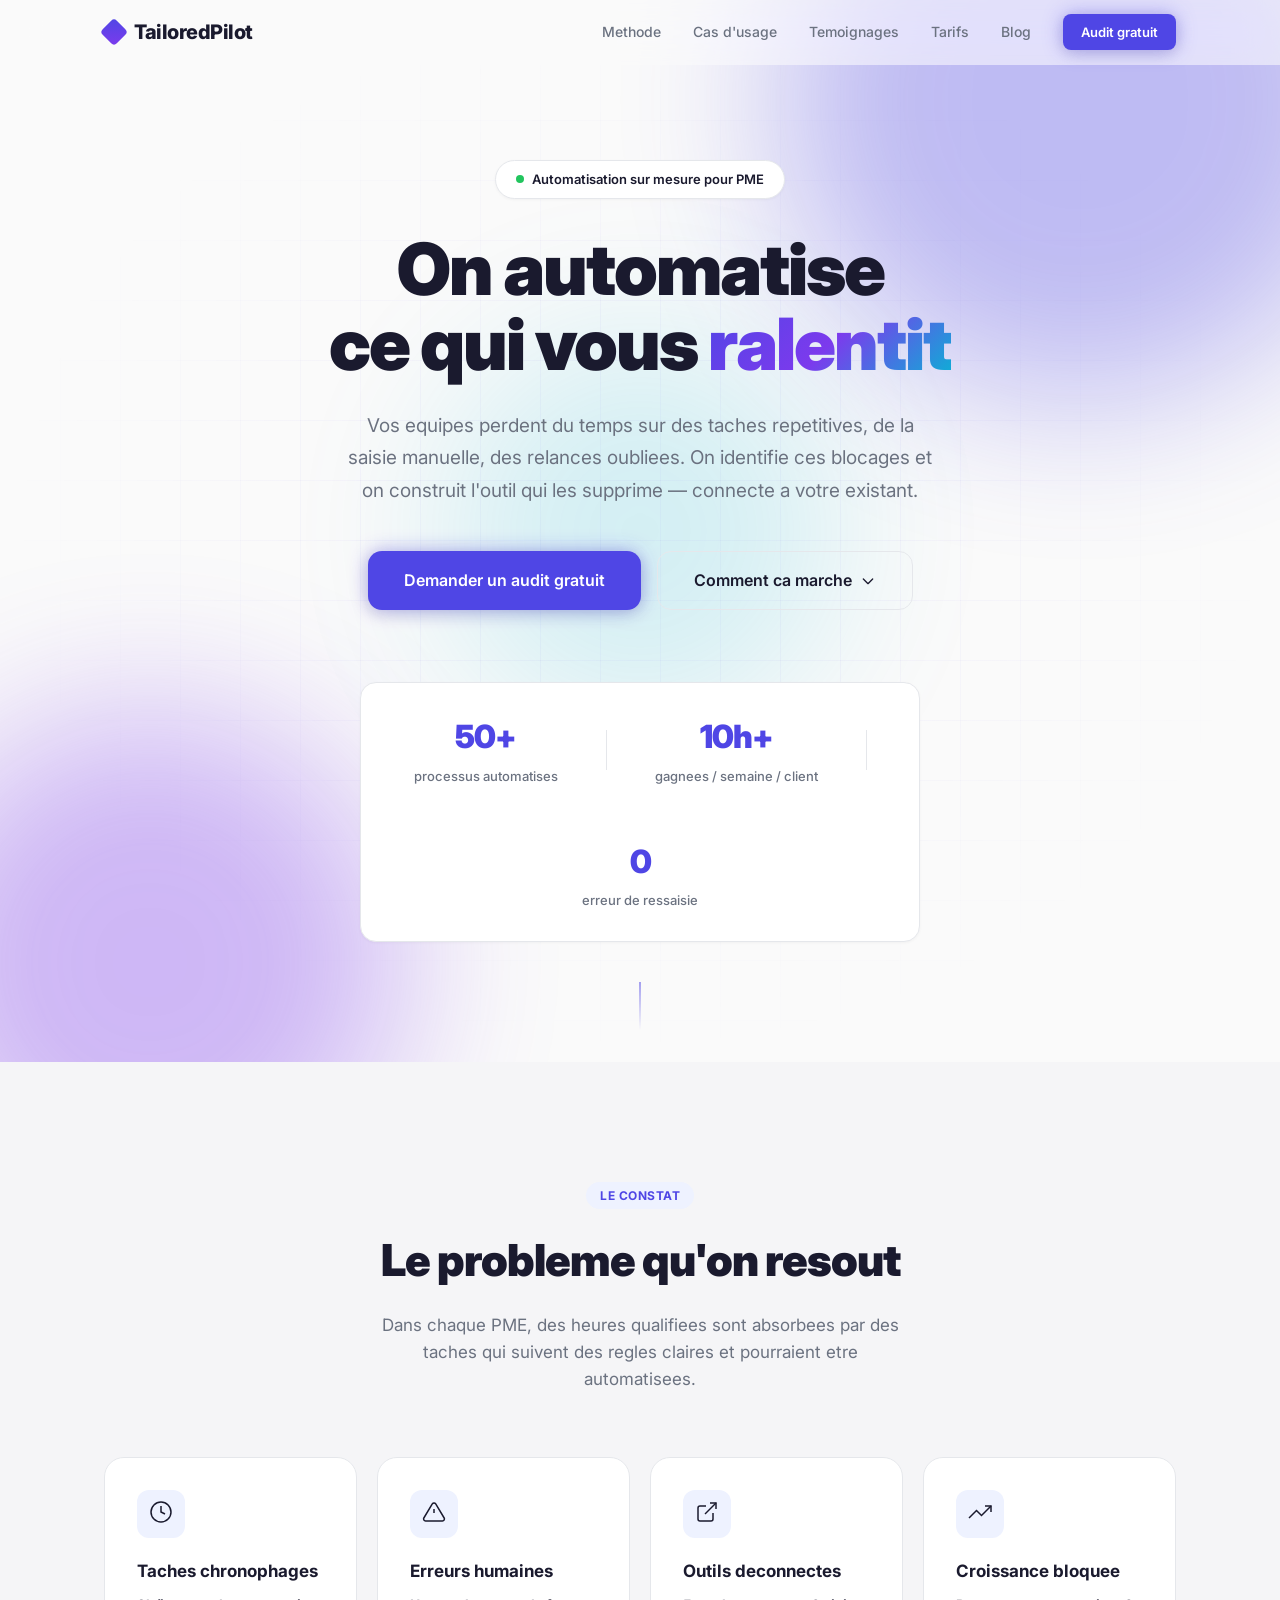
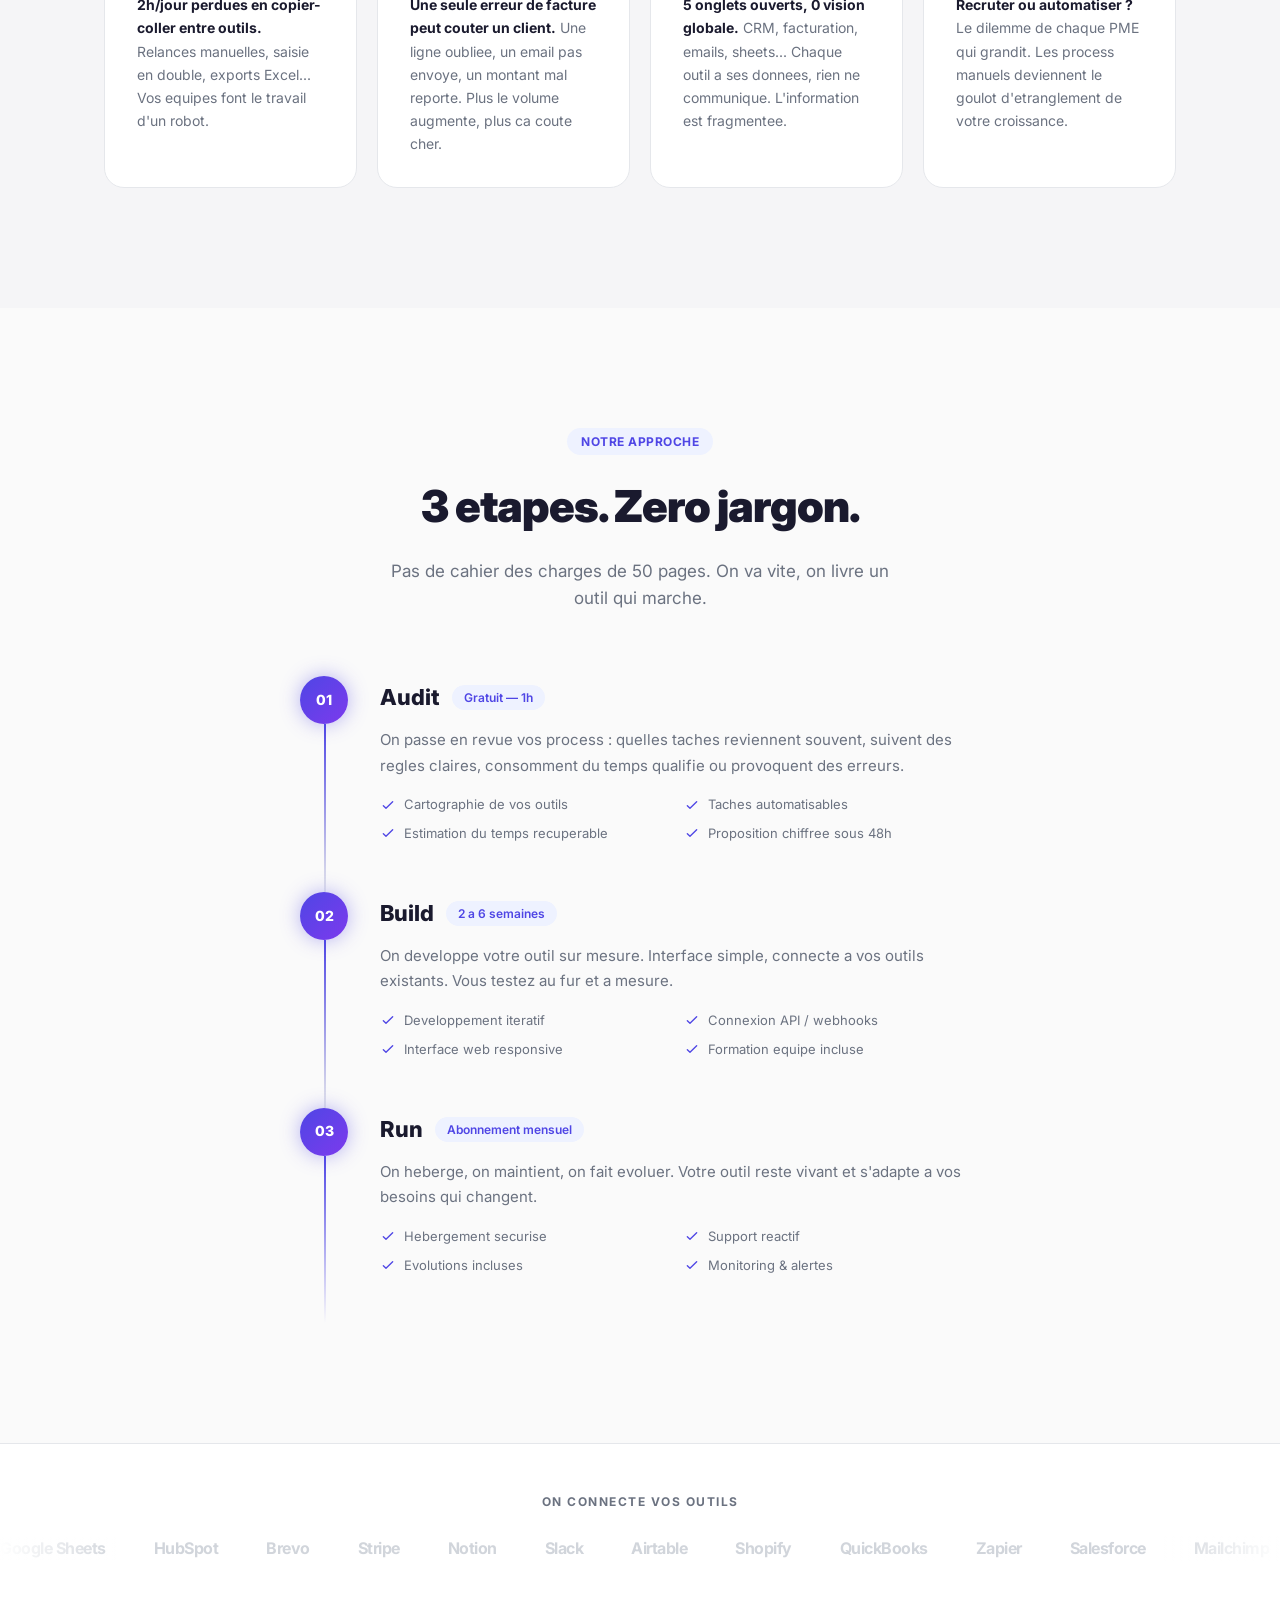
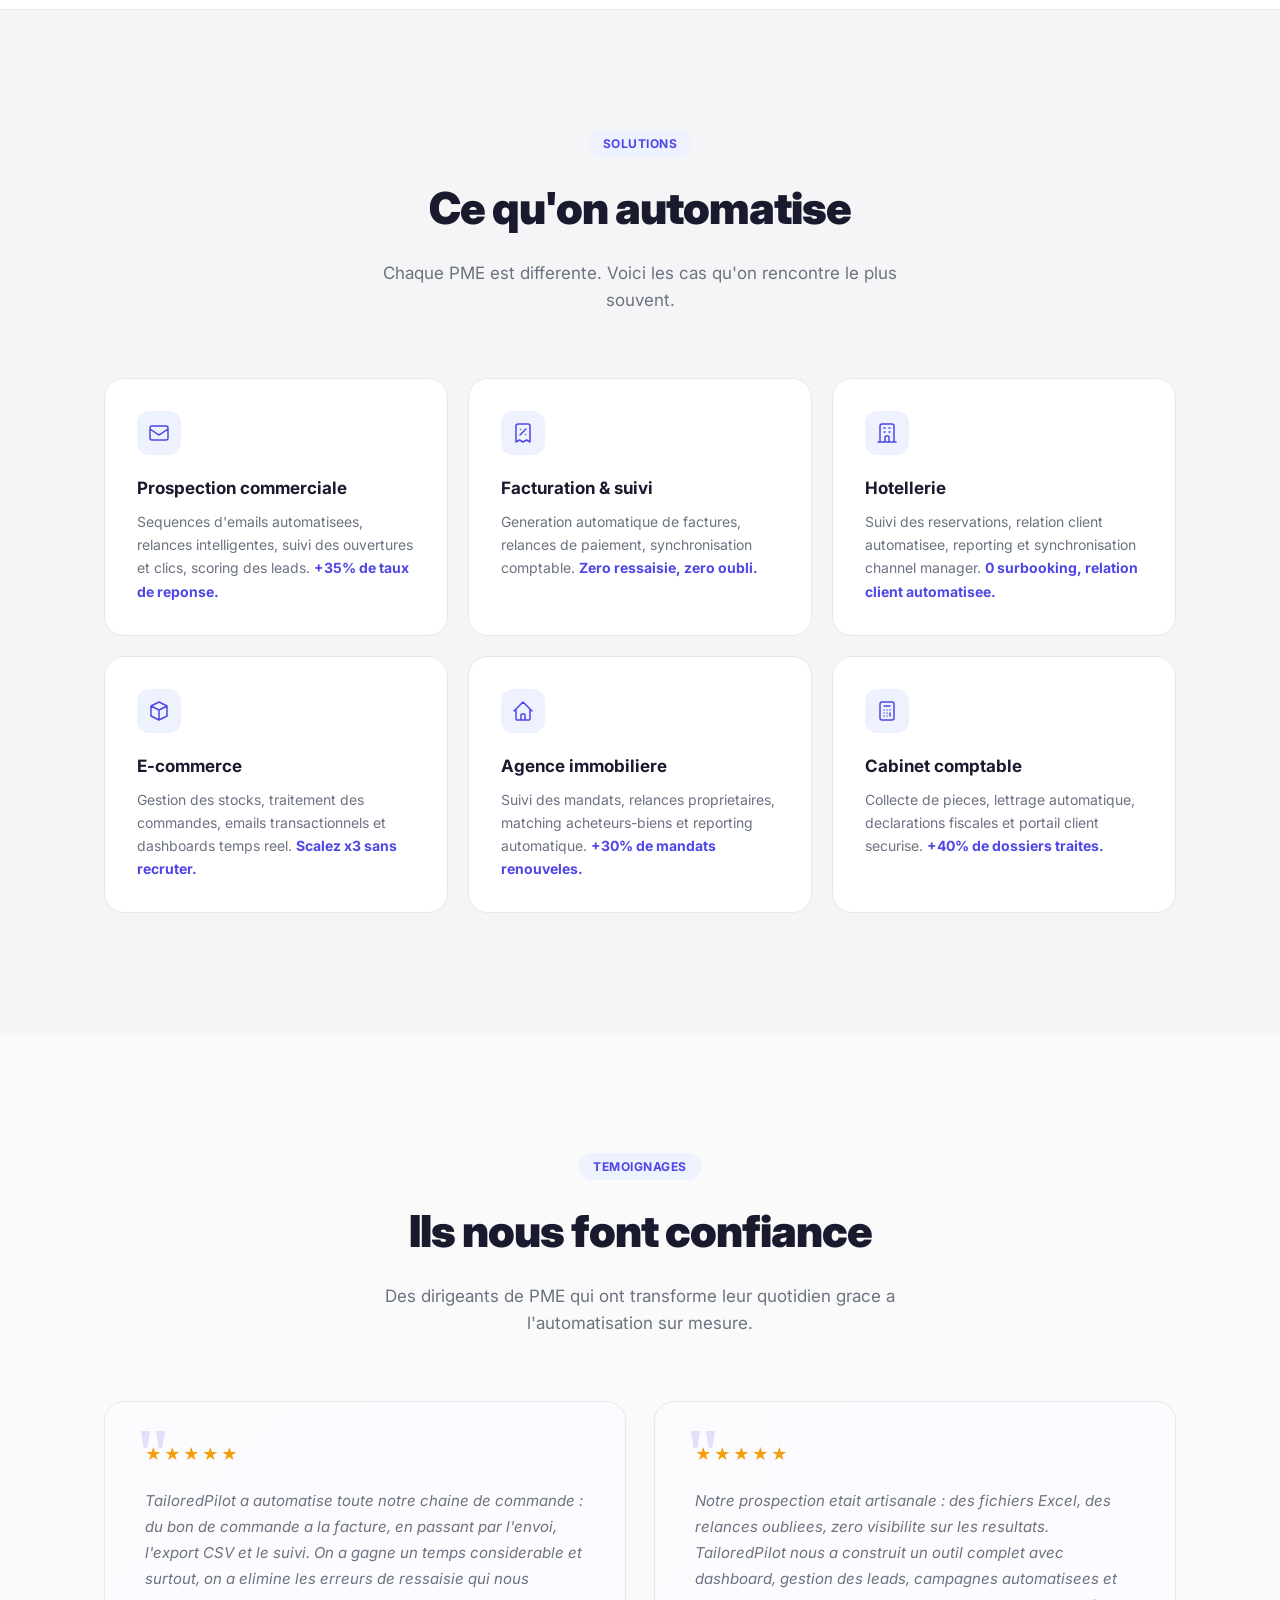
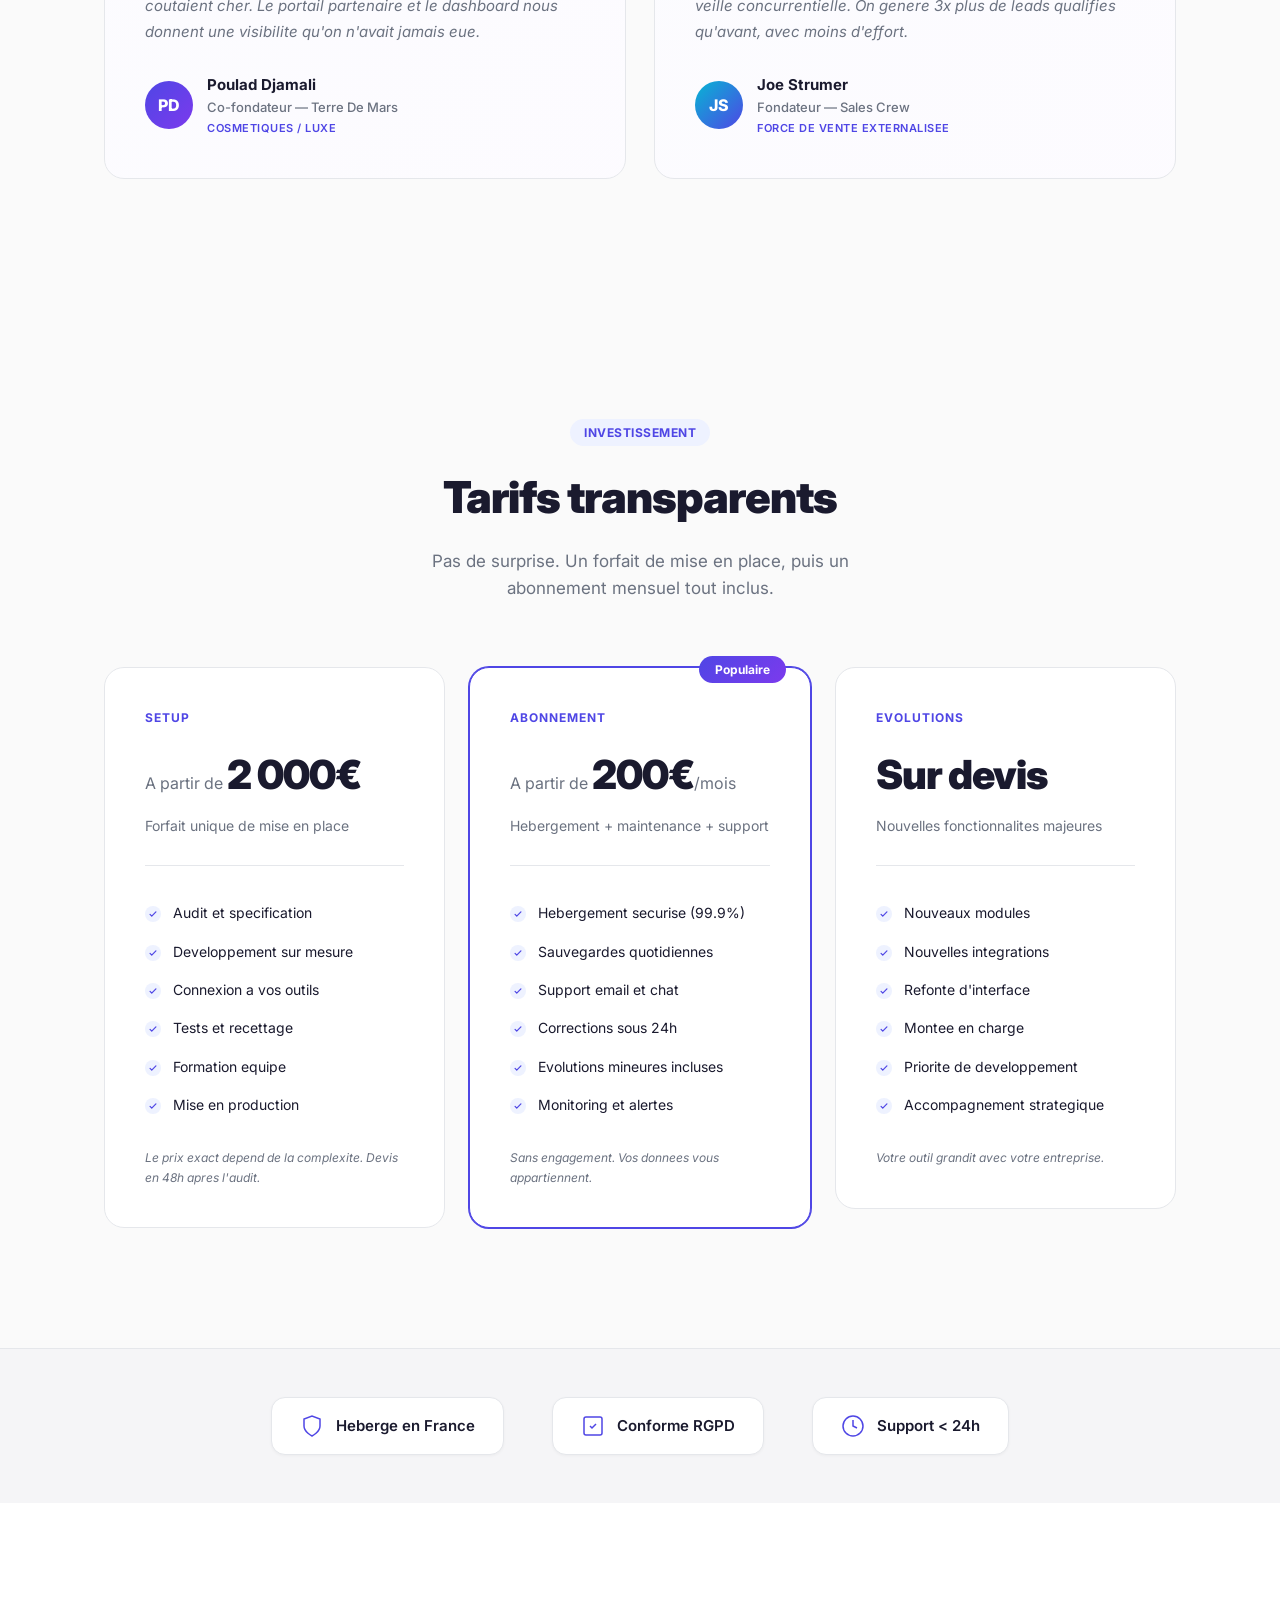
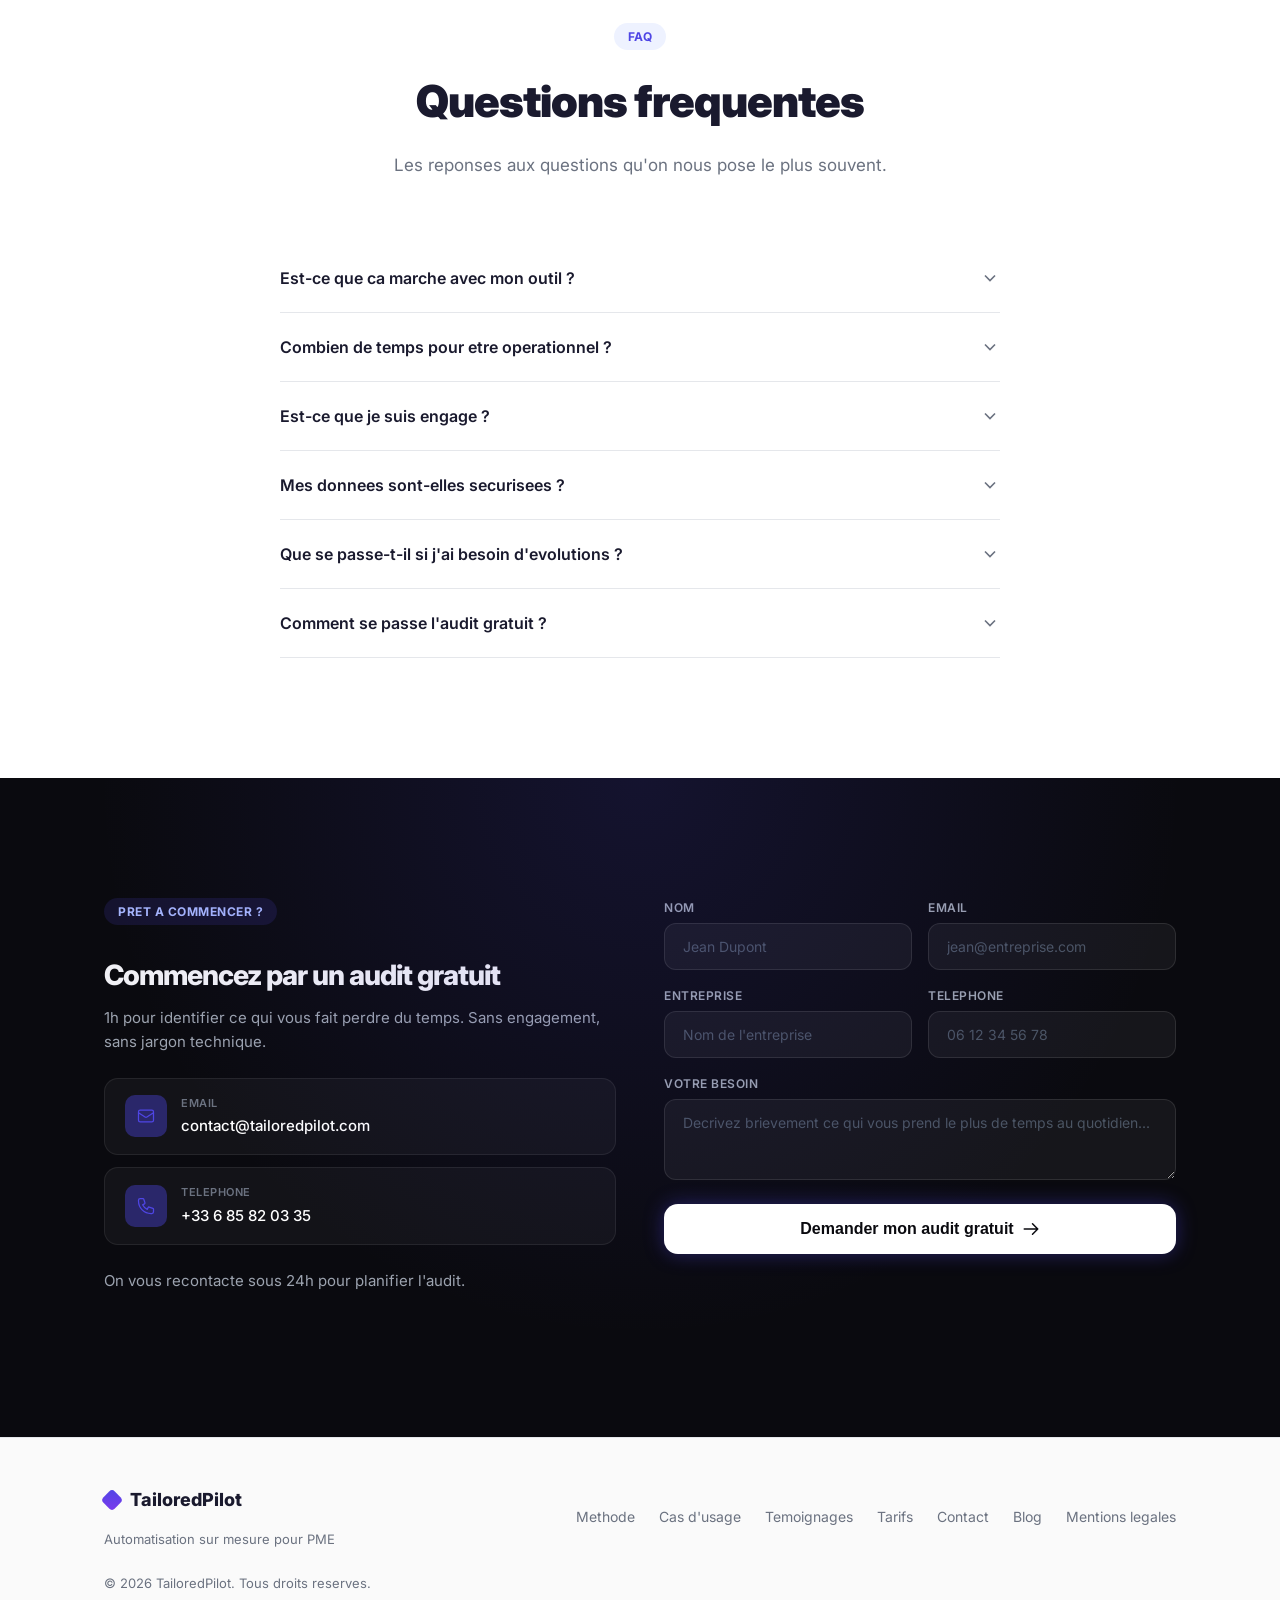
==== commit ac72baa9: "Phase 2 : FAQ, badges confiance, blog, enrichissement cas d'usage - Ajout FAQ accordeon 6 questions " ====
--- a/index.html
+++ b/index.html
@@ -43,6 +43,62 @@
     "sameAs": []
   }
   </script>
+  <script type="application/ld+json">
+  {
+    "@context": "https://schema.org",
+    "@type": "FAQPage",
+    "mainEntity": [
+      {
+        "@type": "Question",
+        "name": "Est-ce que ca marche avec mon outil ?",
+        "acceptedAnswer": {
+          "@type": "Answer",
+          "text": "Oui. On se connecte a la plupart des outils du marche (CRM, facturation, emailing, sheets, ERP...) via leurs APIs ou des webhooks. Si votre outil n'a pas d'API, on trouve une solution alternative (import/export automatise, scraping, ou connexion via Zapier/Make)."
+        }
+      },
+      {
+        "@type": "Question",
+        "name": "Combien de temps pour etre operationnel ?",
+        "acceptedAnswer": {
+          "@type": "Answer",
+          "text": "Comptez 2 a 6 semaines entre l'audit et la mise en production. Les projets simples (automatisation d'un flux) peuvent etre livres en 2 semaines. Les projets plus complexes (plateforme complete) prennent 4 a 6 semaines."
+        }
+      },
+      {
+        "@type": "Question",
+        "name": "Est-ce que je suis engage ?",
+        "acceptedAnswer": {
+          "@type": "Answer",
+          "text": "Non. L'audit est gratuit et sans engagement. L'abonnement mensuel est sans engagement de duree : vous pouvez arreter a tout moment. Vos donnees vous appartiennent et sont exportables."
+        }
+      },
+      {
+        "@type": "Question",
+        "name": "Mes donnees sont-elles securisees ?",
+        "acceptedAnswer": {
+          "@type": "Answer",
+          "text": "Oui. Nos serveurs sont heberges en France, conformes RGPD. Les donnees sont chiffrees en transit et au repos. On effectue des sauvegardes quotidiennes et des audits de securite reguliers."
+        }
+      },
+      {
+        "@type": "Question",
+        "name": "Que se passe-t-il si j'ai besoin d'evolutions ?",
+        "acceptedAnswer": {
+          "@type": "Answer",
+          "text": "Les evolutions mineures sont incluses dans l'abonnement mensuel. Pour les evolutions majeures (nouveau module, nouvelle integration), on etablit un devis sur mesure. Votre outil grandit avec votre entreprise."
+        }
+      },
+      {
+        "@type": "Question",
+        "name": "Comment se passe l'audit gratuit ?",
+        "acceptedAnswer": {
+          "@type": "Answer",
+          "text": "C'est un appel d'1h en visio. On passe en revue vos outils actuels, vos process, et on identifie les taches automatisables. Sous 48h, vous recevez une proposition chiffree avec le temps recuperable estime."
+        }
+      }
+    ]
+  }
+  </script>
 </head>
 <body>
 
@@ -61,6 +117,7 @@
         <a href="#cas">Cas d'usage</a>
         <a href="#temoignages">Temoignages</a>
         <a href="#pricing">Tarifs</a>
+        <a href="blog/">Blog</a>
         <a href="#contact" class="btn btn-sm btn-glow">Audit gratuit</a>
       </div>
       <button class="menu-toggle" id="menuToggle" aria-label="Menu">
@@ -130,22 +187,22 @@
       </div>
       <div class="pain-grid">
         <div class="pain-card anim-up">
-          <div class="pain-icon-wrap"><div class="pain-icon">&#128337;</div></div>
+          <div class="pain-icon-wrap"><div class="pain-icon"><svg width="24" height="24" fill="none" stroke="currentColor" stroke-width="1.5" viewBox="0 0 24 24"><circle cx="12" cy="12" r="10"/><polyline points="12 6 12 12 16 14"/></svg></div></div>
           <h3>Taches chronophages</h3>
           <p><strong>2h/jour perdues en copier-coller entre outils.</strong> Relances manuelles, saisie en double, exports Excel... Vos equipes font le travail d'un robot.</p>
         </div>
         <div class="pain-card anim-up anim-d1">
-          <div class="pain-icon-wrap"><div class="pain-icon">&#9888;&#65039;</div></div>
+          <div class="pain-icon-wrap"><div class="pain-icon"><svg width="24" height="24" fill="none" stroke="currentColor" stroke-width="1.5" viewBox="0 0 24 24"><path d="M10.29 3.86L1.82 18a2 2 0 001.71 3h16.94a2 2 0 001.71-3L13.71 3.86a2 2 0 00-3.42 0z"/><line x1="12" y1="9" x2="12" y2="13"/><line x1="12" y1="17" x2="12.01" y2="17"/></svg></div></div>
           <h3>Erreurs humaines</h3>
           <p><strong>Une seule erreur de facture peut couter un client.</strong> Une ligne oubliee, un email pas envoye, un montant mal reporte. Plus le volume augmente, plus ca coute cher.</p>
         </div>
         <div class="pain-card anim-up anim-d2">
-          <div class="pain-icon-wrap"><div class="pain-icon">&#128275;</div></div>
+          <div class="pain-icon-wrap"><div class="pain-icon"><svg width="24" height="24" fill="none" stroke="currentColor" stroke-width="1.5" viewBox="0 0 24 24"><path d="M18 13v6a2 2 0 01-2 2H5a2 2 0 01-2-2V8a2 2 0 012-2h6"/><polyline points="15 3 21 3 21 9"/><line x1="10" y1="14" x2="21" y2="3"/></svg></div></div>
           <h3>Outils deconnectes</h3>
           <p><strong>5 onglets ouverts, 0 vision globale.</strong> CRM, facturation, emails, sheets... Chaque outil a ses donnees, rien ne communique. L'information est fragmentee.</p>
         </div>
         <div class="pain-card anim-up anim-d3">
-          <div class="pain-icon-wrap"><div class="pain-icon">&#128200;</div></div>
+          <div class="pain-icon-wrap"><div class="pain-icon"><svg width="24" height="24" fill="none" stroke="currentColor" stroke-width="1.5" viewBox="0 0 24 24"><polyline points="23 6 13.5 15.5 8.5 10.5 1 18"/><polyline points="17 6 23 6 23 12"/></svg></div></div>
           <h3>Croissance bloquee</h3>
           <p><strong>Recruter ou automatiser ?</strong> Le dilemme de chaque PME qui grandit. Les process manuels deviennent le goulot d'etranglement de votre croissance.</p>
         </div>
@@ -434,6 +491,93 @@
     </div>
   </section>
 
+  <!-- Trust Badges -->
+  <section class="trust-badges-section">
+    <div class="container">
+      <div class="trust-badges">
+        <div class="trust-badge">
+          <svg width="24" height="24" fill="none" stroke="currentColor" stroke-width="1.5" viewBox="0 0 24 24"><path d="M12 22s8-4 8-10V5l-8-3-8 3v7c0 6 8 10 8 10z"/></svg>
+          <span>Heberge en France</span>
+        </div>
+        <div class="trust-badge">
+          <svg width="24" height="24" fill="none" stroke="currentColor" stroke-width="1.5" viewBox="0 0 24 24"><path d="M9 12l2 2 4-4"/><rect x="3" y="3" width="18" height="18" rx="2"/></svg>
+          <span>Conforme RGPD</span>
+        </div>
+        <div class="trust-badge">
+          <svg width="24" height="24" fill="none" stroke="currentColor" stroke-width="1.5" viewBox="0 0 24 24"><circle cx="12" cy="12" r="10"/><polyline points="12 6 12 12 16 14"/></svg>
+          <span>Support &lt; 24h</span>
+        </div>
+      </div>
+    </div>
+  </section>
+
+  <!-- FAQ -->
+  <section id="faq" class="section faq-section">
+    <div class="container">
+      <div class="section-header anim-up">
+        <div class="section-tag">FAQ</div>
+        <h2>Questions frequentes</h2>
+        <p>Les reponses aux questions qu'on nous pose le plus souvent.</p>
+      </div>
+      <div class="faq-list anim-up">
+        <div class="faq-item">
+          <button class="faq-question" aria-expanded="false">
+            <span>Est-ce que ca marche avec mon outil ?</span>
+            <svg class="faq-chevron" width="20" height="20" fill="none" stroke="currentColor" stroke-width="2" viewBox="0 0 24 24"><path d="M6 9l6 6 6-6"/></svg>
+          </button>
+          <div class="faq-answer">
+            <p>Oui. On se connecte a la plupart des outils du marche (CRM, facturation, emailing, sheets, ERP...) via leurs APIs ou des webhooks. Si votre outil n'a pas d'API, on trouve une solution alternative (import/export automatise, scraping, ou connexion via Zapier/Make).</p>
+          </div>
+        </div>
+        <div class="faq-item">
+          <button class="faq-question" aria-expanded="false">
+            <span>Combien de temps pour etre operationnel ?</span>
+            <svg class="faq-chevron" width="20" height="20" fill="none" stroke="currentColor" stroke-width="2" viewBox="0 0 24 24"><path d="M6 9l6 6 6-6"/></svg>
+          </button>
+          <div class="faq-answer">
+            <p>Comptez 2 a 6 semaines entre l'audit et la mise en production. Les projets simples (automatisation d'un flux) peuvent etre livres en 2 semaines. Les projets plus complexes (plateforme complete) prennent 4 a 6 semaines.</p>
+          </div>
+        </div>
+        <div class="faq-item">
+          <button class="faq-question" aria-expanded="false">
+            <span>Est-ce que je suis engage ?</span>
+            <svg class="faq-chevron" width="20" height="20" fill="none" stroke="currentColor" stroke-width="2" viewBox="0 0 24 24"><path d="M6 9l6 6 6-6"/></svg>
+          </button>
+          <div class="faq-answer">
+            <p>Non. L'audit est gratuit et sans engagement. L'abonnement mensuel est sans engagement de duree : vous pouvez arreter a tout moment. Vos donnees vous appartiennent et sont exportables.</p>
+          </div>
+        </div>
+        <div class="faq-item">
+          <button class="faq-question" aria-expanded="false">
+            <span>Mes donnees sont-elles securisees ?</span>
+            <svg class="faq-chevron" width="20" height="20" fill="none" stroke="currentColor" stroke-width="2" viewBox="0 0 24 24"><path d="M6 9l6 6 6-6"/></svg>
+          </button>
+          <div class="faq-answer">
+            <p>Oui. Nos serveurs sont heberges en France, conformes RGPD. Les donnees sont chiffrees en transit et au repos. On effectue des sauvegardes quotidiennes et des audits de securite reguliers.</p>
+          </div>
+        </div>
+        <div class="faq-item">
+          <button class="faq-question" aria-expanded="false">
+            <span>Que se passe-t-il si j'ai besoin d'evolutions ?</span>
+            <svg class="faq-chevron" width="20" height="20" fill="none" stroke="currentColor" stroke-width="2" viewBox="0 0 24 24"><path d="M6 9l6 6 6-6"/></svg>
+          </button>
+          <div class="faq-answer">
+            <p>Les evolutions mineures sont incluses dans l'abonnement mensuel. Pour les evolutions majeures (nouveau module, nouvelle integration), on etablit un devis sur mesure. Votre outil grandit avec votre entreprise.</p>
+          </div>
+        </div>
+        <div class="faq-item">
+          <button class="faq-question" aria-expanded="false">
+            <span>Comment se passe l'audit gratuit ?</span>
+            <svg class="faq-chevron" width="20" height="20" fill="none" stroke="currentColor" stroke-width="2" viewBox="0 0 24 24"><path d="M6 9l6 6 6-6"/></svg>
+          </button>
+          <div class="faq-answer">
+            <p>C'est un appel d'1h en visio. On passe en revue vos outils actuels, vos process, et on identifie les taches automatisables. Sous 48h, vous recevez une proposition chiffree avec le temps recuperable estime.</p>
+          </div>
+        </div>
+      </div>
+    </div>
+  </section>
+
   <!-- CTA / Contact -->
   <section id="contact" class="section bg-dark">
     <div class="container">
@@ -514,6 +658,7 @@
         <a href="#temoignages">Temoignages</a>
         <a href="#pricing">Tarifs</a>
         <a href="#contact">Contact</a>
+        <a href="blog/">Blog</a>
         <a href="mentions-legales.html">Mentions legales</a>
       </div>
       <div class="footer-copy">
@@ -521,6 +666,11 @@
       </div>
     </div>
   </footer>
+
+  <!-- Sticky CTA mobile -->
+  <div class="sticky-cta">
+    <a href="#contact" class="btn btn-glow">Audit gratuit &rarr;</a>
+  </div>
 
   <script>
     // ── Scroll reveal ──
@@ -639,6 +789,34 @@
         }
       });
     });
+
+    // ── FAQ accordion ──
+    document.querySelectorAll('.faq-question').forEach(btn => {
+      btn.addEventListener('click', () => {
+        const item = btn.parentElement;
+        const isOpen = item.classList.contains('faq-open');
+        document.querySelectorAll('.faq-item.faq-open').forEach(i => i.classList.remove('faq-open'));
+        if (!isOpen) item.classList.add('faq-open');
+      });
+    });
+
+    // ── Gradient cursor effect on case-cards ──
+    if (window.matchMedia('(pointer: fine)').matches) {
+      document.querySelectorAll('.case-card').forEach(card => {
+        const glow = document.createElement('div');
+        glow.className = 'card-glow';
+        card.appendChild(glow);
+        card.addEventListener('mousemove', (e) => {
+          const rect = card.getBoundingClientRect();
+          glow.style.left = (e.clientX - rect.left) + 'px';
+          glow.style.top = (e.clientY - rect.top) + 'px';
+          glow.style.opacity = '1';
+        });
+        card.addEventListener('mouseleave', () => {
+          glow.style.opacity = '0';
+        });
+      });
+    }
   </script>
 
 </body>
--- a/style.css
+++ b/style.css
@@ -1060,6 +1060,228 @@
 }
 .related-card h3 { font-size: 16px; font-weight: 700; margin-bottom: 8px; }
 .related-card p { font-size: 13px; color: var(--text-light); line-height: 1.6; }
+
+/* ── Trust Badges ─────────────────────────────────────────────────────── */
+.trust-badges-section {
+  padding: 48px 0;
+  background: var(--bg-light);
+  border-top: 1px solid var(--border);
+}
+.trust-badges {
+  display: flex;
+  justify-content: center;
+  gap: 48px;
+  flex-wrap: wrap;
+}
+.trust-badge {
+  display: flex;
+  align-items: center;
+  gap: 12px;
+  font-size: 15px;
+  font-weight: 600;
+  color: var(--text);
+  padding: 16px 28px;
+  background: white;
+  border: 1px solid var(--border);
+  border-radius: 14px;
+  box-shadow: var(--shadow);
+}
+.trust-badge svg { color: var(--accent); flex-shrink: 0; }
+
+/* ── FAQ ──────────────────────────────────────────────────────────────── */
+.faq-section { background: white; }
+.faq-list {
+  max-width: 720px;
+  margin: 0 auto;
+}
+.faq-item {
+  border-bottom: 1px solid var(--border);
+}
+.faq-question {
+  width: 100%;
+  display: flex;
+  align-items: center;
+  justify-content: space-between;
+  padding: 24px 0;
+  background: none;
+  border: none;
+  cursor: pointer;
+  font-family: inherit;
+  font-size: 16px;
+  font-weight: 600;
+  color: var(--text);
+  text-align: left;
+  gap: 16px;
+}
+.faq-question:hover { color: var(--accent); }
+.faq-chevron {
+  flex-shrink: 0;
+  transition: transform .3s;
+  color: var(--text-light);
+}
+.faq-open .faq-chevron { transform: rotate(180deg); }
+.faq-answer {
+  max-height: 0;
+  overflow: hidden;
+  transition: max-height .3s ease, padding .3s ease;
+}
+.faq-open .faq-answer {
+  max-height: 200px;
+}
+.faq-answer p {
+  padding: 0 0 24px;
+  font-size: 15px;
+  color: var(--text-light);
+  line-height: 1.7;
+}
+
+/* ── Card glow effect ─────────────────────────────────────────────────── */
+.card-glow {
+  position: absolute;
+  width: 300px;
+  height: 300px;
+  border-radius: 50%;
+  background: radial-gradient(circle, rgba(79,70,229,.08) 0%, transparent 70%);
+  pointer-events: none;
+  transform: translate(-50%, -50%);
+  opacity: 0;
+  transition: opacity .3s;
+  z-index: 0;
+}
+
+/* ── Sticky CTA mobile ────────────────────────────────────────────────── */
+.sticky-cta {
+  display: none;
+}
+
+/* ── Blog styles ──────────────────────────────────────────────────────── */
+.blog-grid {
+  display: grid;
+  grid-template-columns: repeat(auto-fit, minmax(320px, 1fr));
+  gap: 24px;
+  max-width: 900px;
+  margin: 0 auto;
+}
+.blog-card {
+  display: block;
+  background: white;
+  border: 1px solid var(--border);
+  border-radius: var(--radius-lg);
+  padding: 32px;
+  transition: all .3s cubic-bezier(.16,1,.3,1);
+  text-decoration: none;
+  color: inherit;
+}
+.blog-card:hover { border-color: var(--accent); box-shadow: var(--shadow-lg); transform: translateY(-4px); }
+.blog-card-tag {
+  display: inline-block;
+  padding: 3px 10px;
+  background: var(--accent-light);
+  color: var(--accent);
+  font-size: 11px;
+  font-weight: 700;
+  border-radius: 100px;
+  margin-bottom: 12px;
+  text-transform: uppercase;
+  letter-spacing: .5px;
+}
+.blog-card h3 { font-size: 17px; font-weight: 700; margin-bottom: 8px; }
+.blog-card p { font-size: 14px; color: var(--text-light); line-height: 1.65; }
+.blog-card-meta { font-size: 12px; color: var(--text-light); margin-top: 16px; }
+
+/* ── Article body ─────────────────────────────────────────────────────── */
+.article-body {
+  max-width: 720px;
+  margin: 0 auto;
+  padding: 0 24px;
+}
+.article-body h2 {
+  font-size: 24px;
+  font-weight: 800;
+  margin: 48px 0 16px;
+  letter-spacing: -.5px;
+}
+.article-body h3 {
+  font-size: 18px;
+  font-weight: 700;
+  margin: 32px 0 12px;
+}
+.article-body p {
+  font-size: 16px;
+  color: var(--text-light);
+  line-height: 1.8;
+  margin-bottom: 20px;
+}
+.article-body ul, .article-body ol {
+  margin: 0 0 20px 24px;
+  color: var(--text-light);
+  font-size: 16px;
+  line-height: 1.8;
+}
+.article-body li { margin-bottom: 8px; list-style: disc; }
+.article-body ol li { list-style: decimal; }
+.article-body strong { color: var(--text); }
+.article-body blockquote {
+  border-left: 3px solid var(--accent);
+  padding: 16px 24px;
+  margin: 24px 0;
+  background: var(--accent-light);
+  border-radius: 0 var(--radius) var(--radius) 0;
+  font-style: italic;
+  color: var(--text);
+}
+
+/* ── Cas enrichi : features, avant/apres, mini-faq ────────────────────── */
+.features-detail-grid {
+  display: grid;
+  grid-template-columns: repeat(auto-fit, minmax(280px, 1fr));
+  gap: 20px;
+  max-width: 900px;
+  margin: 0 auto;
+}
+.feature-detail-card {
+  background: white;
+  border: 1px solid var(--border);
+  border-radius: var(--radius);
+  padding: 24px;
+}
+.feature-detail-card h4 {
+  font-size: 15px;
+  font-weight: 700;
+  margin-bottom: 8px;
+}
+.feature-detail-card p {
+  font-size: 14px;
+  color: var(--text-light);
+  line-height: 1.6;
+}
+
+.comparison-table {
+  max-width: 720px;
+  margin: 0 auto;
+  width: 100%;
+  border-collapse: collapse;
+}
+.comparison-table th,
+.comparison-table td {
+  padding: 16px 20px;
+  text-align: left;
+  font-size: 14px;
+  border-bottom: 1px solid var(--border);
+}
+.comparison-table th {
+  background: var(--accent);
+  color: white;
+  font-weight: 700;
+  font-size: 13px;
+  text-transform: uppercase;
+  letter-spacing: .5px;
+}
+.comparison-table th:first-child { border-radius: var(--radius) 0 0 0; }
+.comparison-table th:last-child { border-radius: 0 var(--radius) 0 0; }
+.comparison-table tr:nth-child(even) td { background: var(--bg-light); }
+.comparison-table td:first-child { color: var(--text-light); }
+.comparison-table td:last-child { color: var(--accent); font-weight: 600; }
 
 /* ── Mobile ────────────────────────────────────────────────────────────── */
 @media (max-width: 768px) {
@@ -1108,4 +1330,31 @@
   .related-grid { grid-template-columns: 1fr; }
 
   .cursor-glow { display: none; }
-}
+
+  .sticky-cta {
+    display: flex;
+    position: fixed;
+    bottom: 0;
+    left: 0;
+    right: 0;
+    z-index: 99;
+    padding: 12px 16px;
+    background: rgba(250,250,250,.95);
+    backdrop-filter: blur(10px);
+    border-top: 1px solid var(--border);
+    justify-content: center;
+  }
+  .sticky-cta .btn {
+    width: 100%;
+    max-width: 400px;
+  }
+
+  .trust-badges { gap: 16px; }
+  .trust-badge { padding: 12px 16px; font-size: 13px; }
+
+  .blog-grid { grid-template-columns: 1fr; }
+
+  .comparison-table { font-size: 13px; }
+  .comparison-table th, .comparison-table td { padding: 12px 14px; }
+  .features-detail-grid { grid-template-columns: 1fr; }
+}
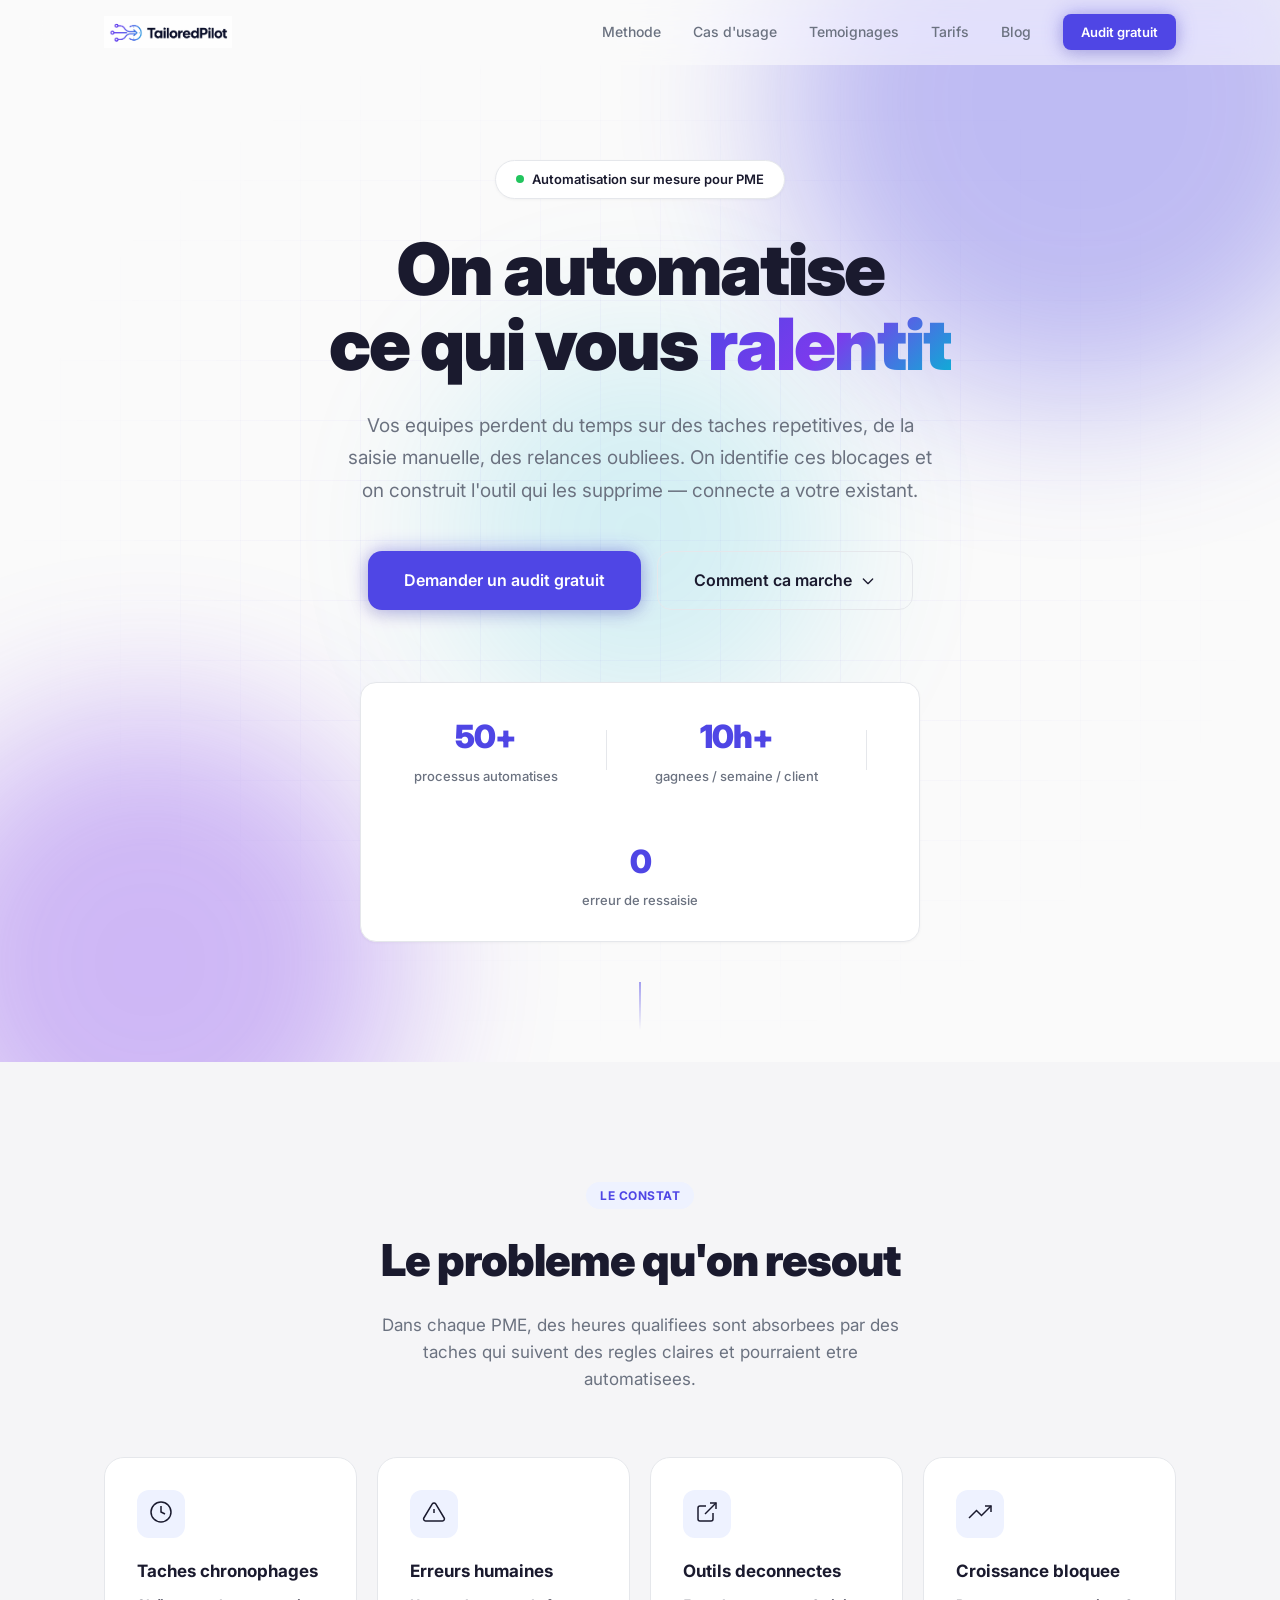
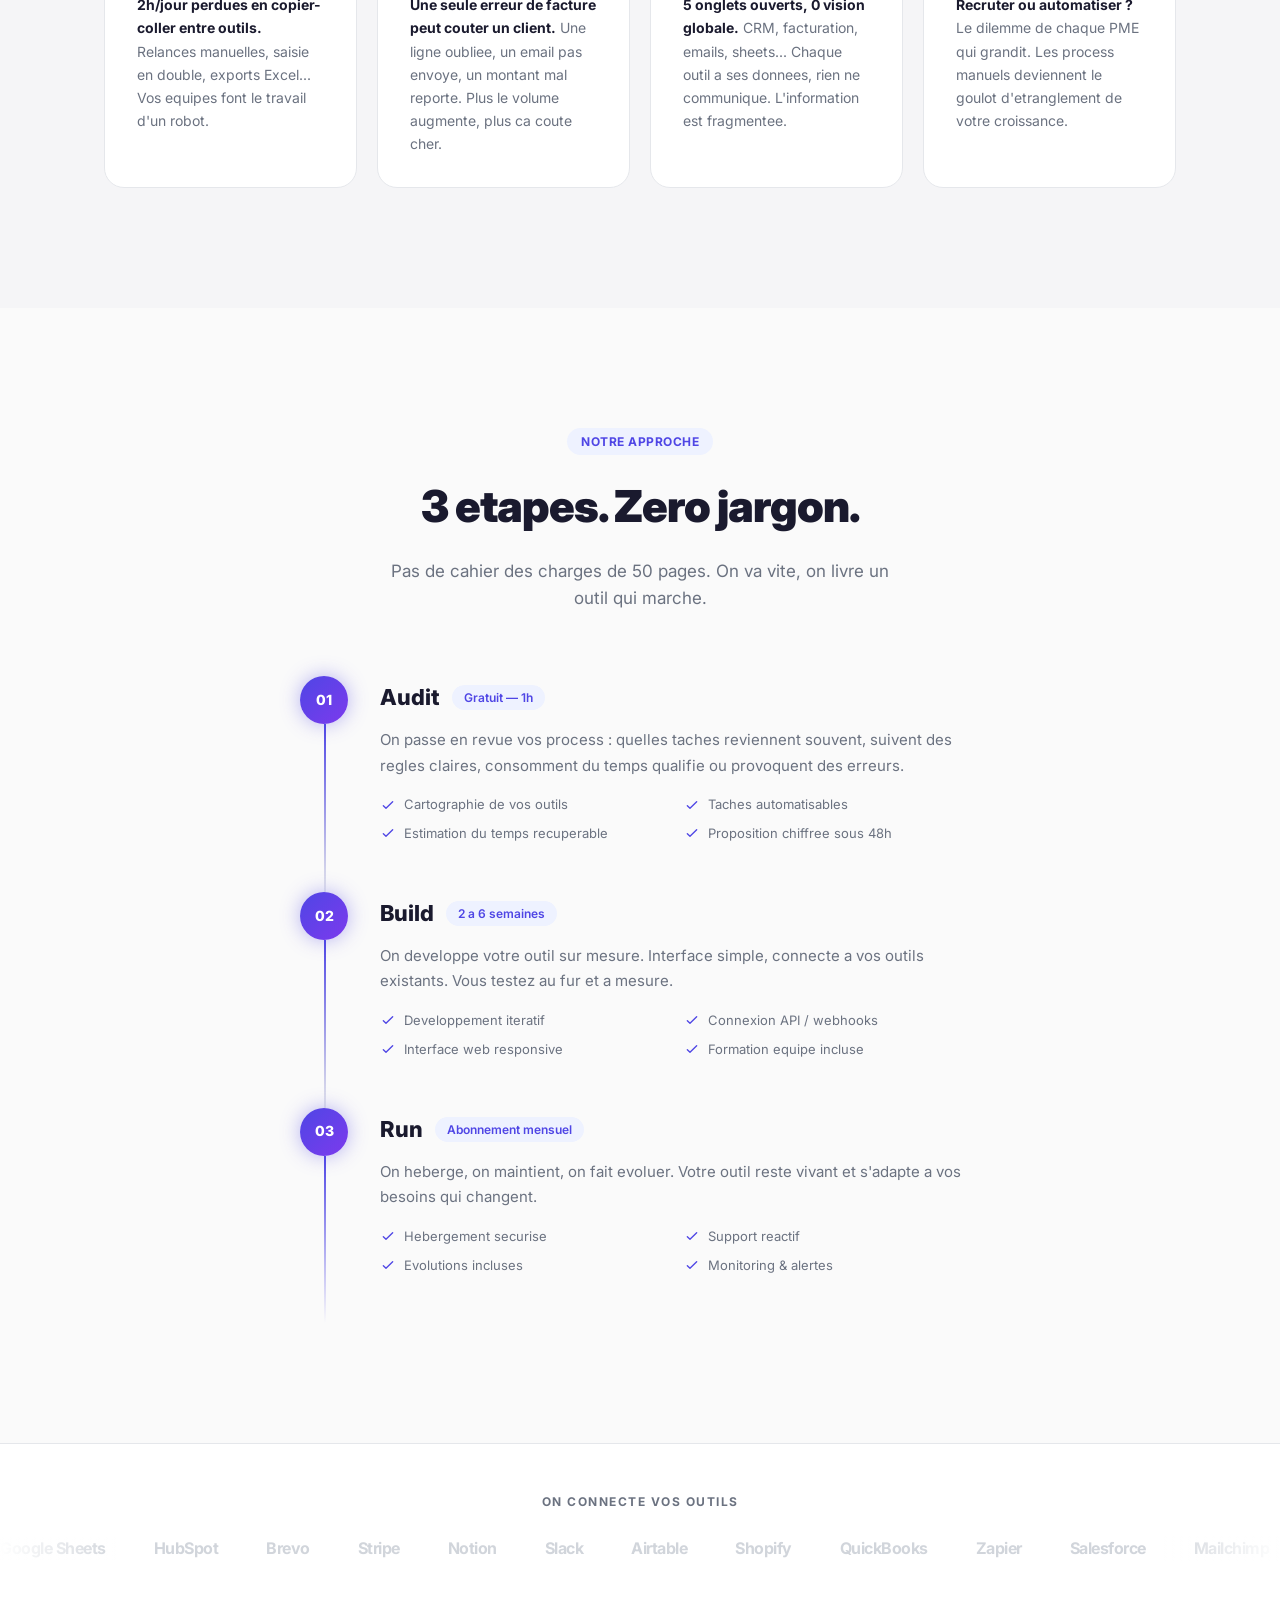
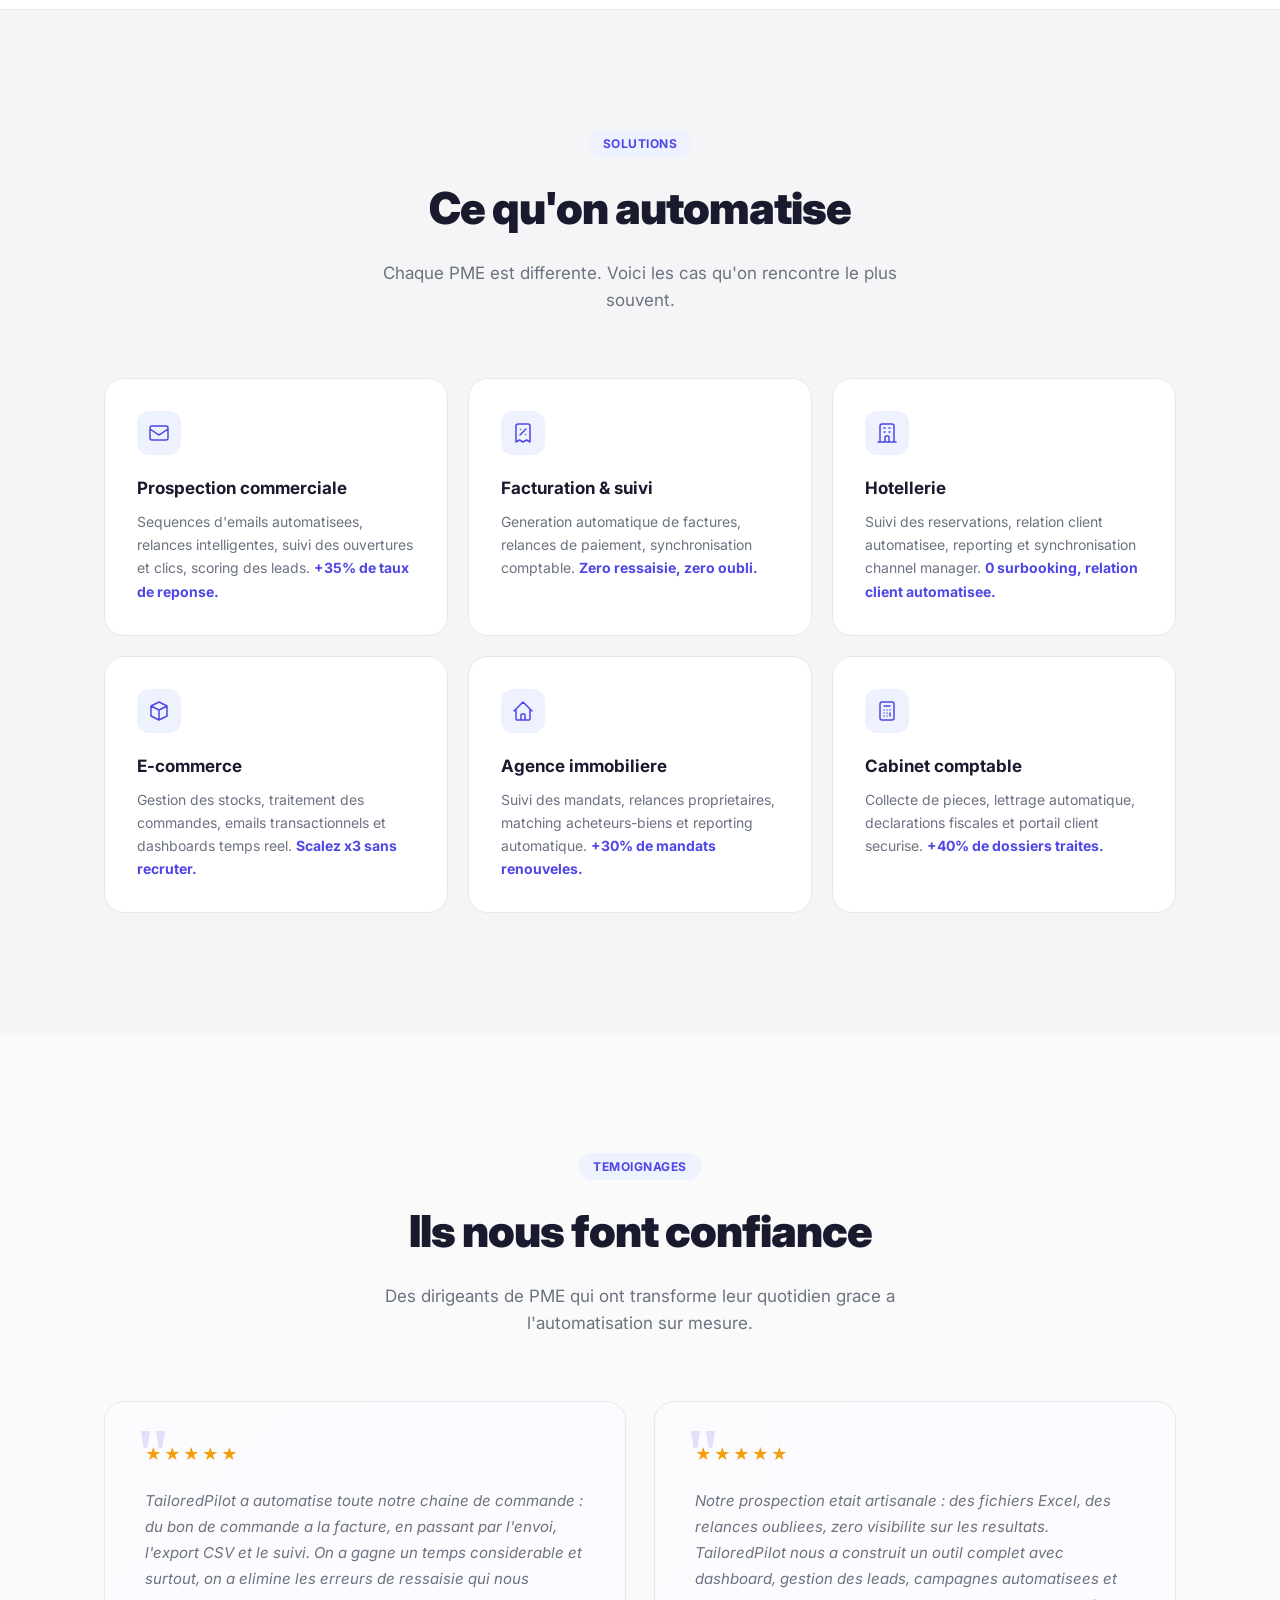
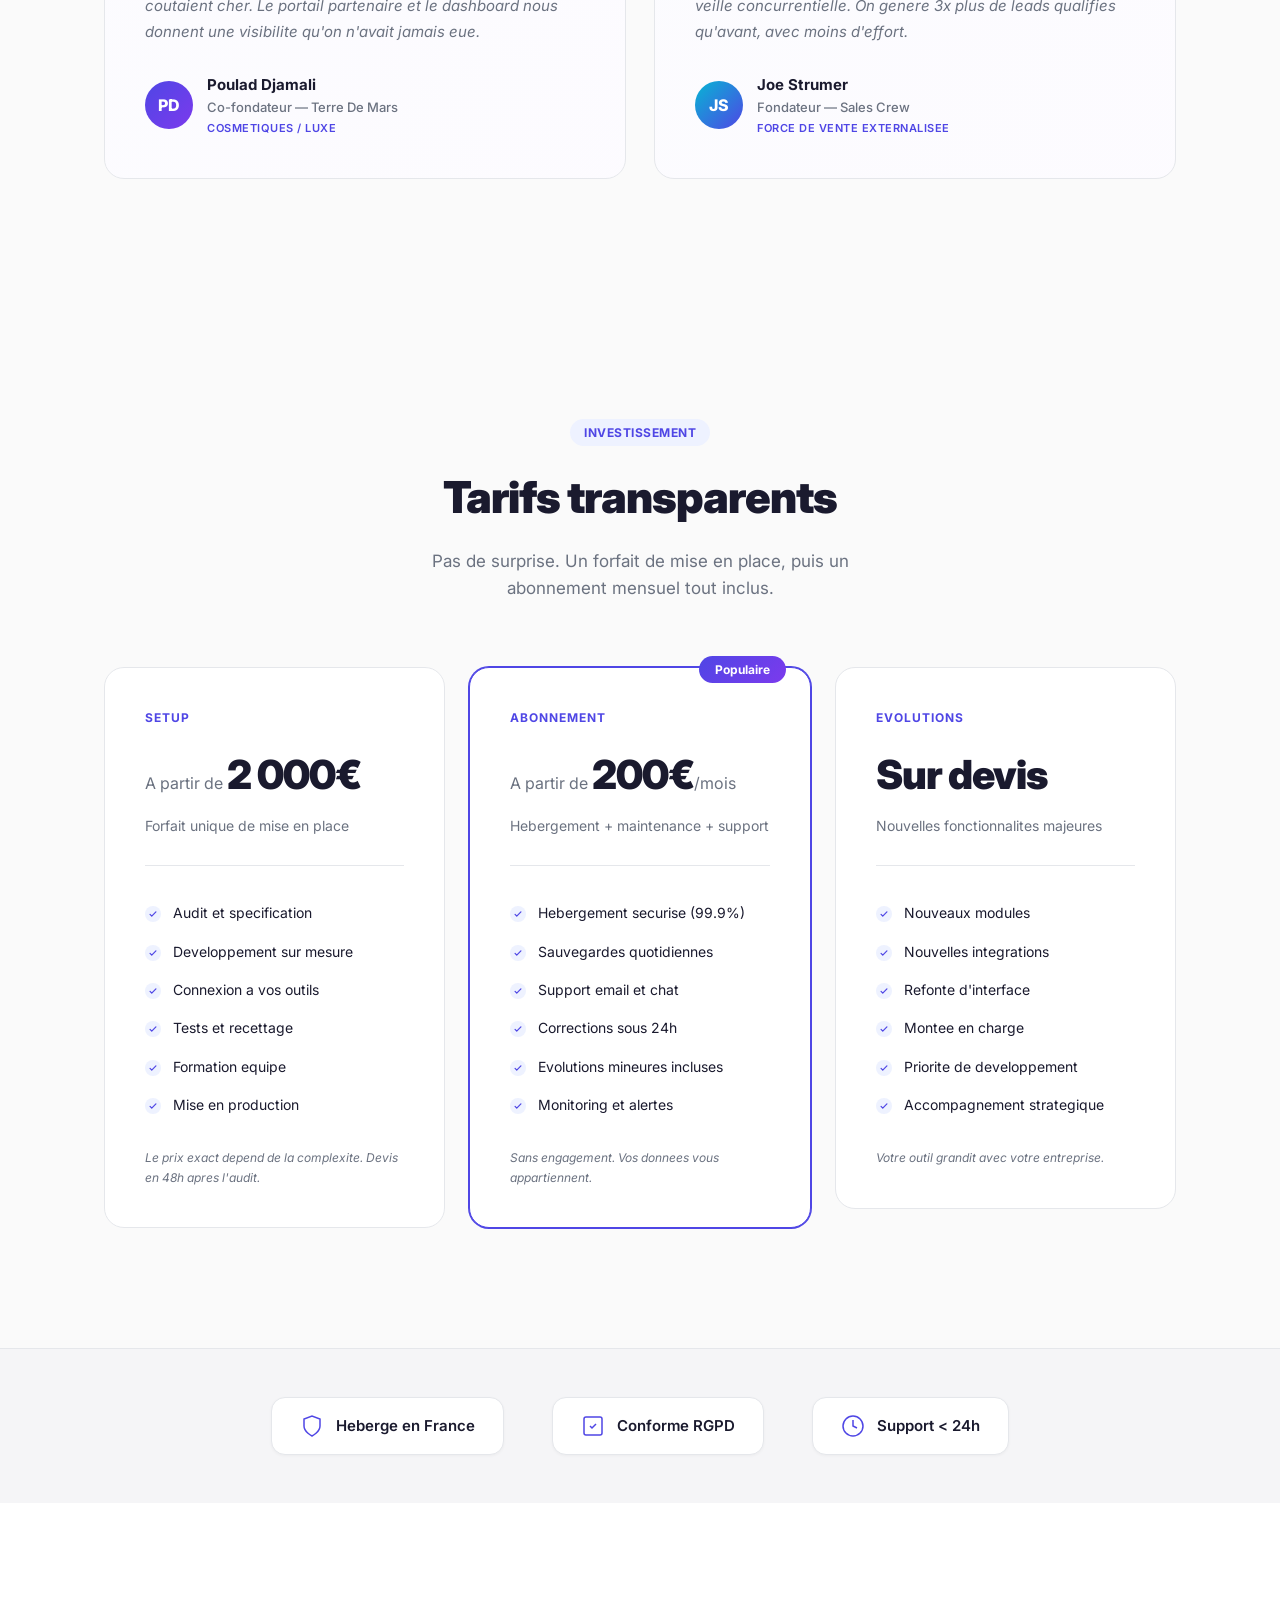
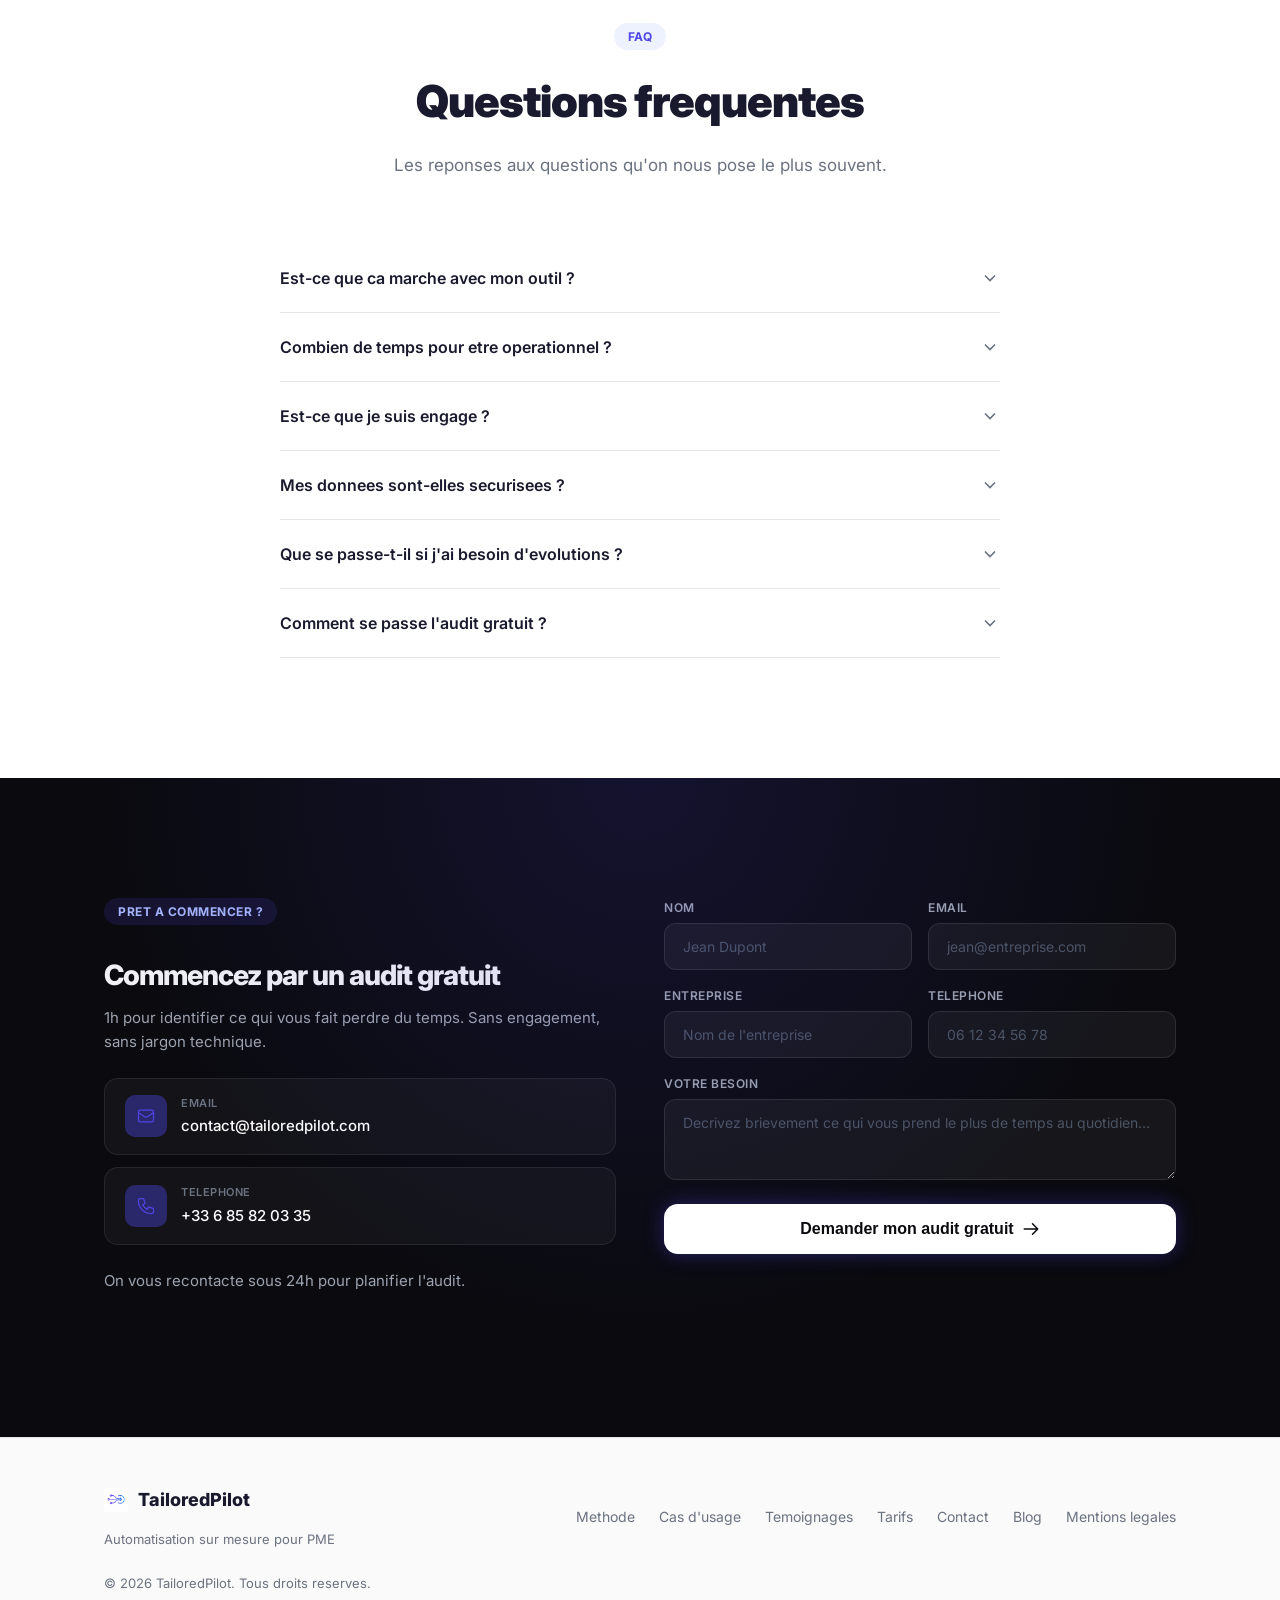
==== commit 644c9088: "Integration logos PNG dans toutes les pages - logo-full.png dans la nav (toutes pages) - logo-icon.p" ====
--- a/index.html
+++ b/index.html
@@ -18,8 +18,8 @@
   <meta name="twitter:title" content="TailoredPilot — Automatisation sur mesure pour PME">
   <meta name="twitter:description" content="On identifie ce qui vous fait perdre du temps et on construit l'outil sur mesure qui le supprime. Audit gratuit, developpement rapide, connecte a votre existant. Sans engagement.">
   <meta name="twitter:image" content="https://tailoredpilot.com/og-image.png">
-  <link rel="icon" href="favicon.svg" type="image/svg+xml">
-  <link rel="apple-touch-icon" href="favicon.svg">
+  <link rel="icon" href="logo-icon.png" type="image/png">
+  <link rel="apple-touch-icon" href="logo-icon.png">
   <link rel="preconnect" href="https://fonts.googleapis.com">
   <link rel="preconnect" href="https://fonts.gstatic.com" crossorigin>
   <link href="https://fonts.googleapis.com/css2?family=Inter:wght@400;500;600;700;800;900&display=swap" rel="stylesheet">
@@ -32,7 +32,7 @@
     "@type": "Organization",
     "name": "TailoredPilot",
     "url": "https://tailoredpilot.com",
-    "logo": "https://tailoredpilot.com/favicon.svg",
+    "logo": "https://tailoredpilot.com/logo-icon.png",
     "description": "TailoredPilot conçoit des outils d'automatisation sur mesure pour les PME.",
     "email": "contact@tailoredpilot.com",
     "telephone": "+33685820335",
@@ -109,8 +109,7 @@
   <nav class="nav" id="nav">
     <div class="container nav-inner">
       <a href="#" class="logo">
-        <div class="logo-diamond"></div>
-        TailoredPilot
+        <img src="logo-full.png" alt="TailoredPilot" class="logo-img">
       </a>
       <div class="nav-links" id="navLinks">
         <a href="#methode">Methode</a>
@@ -648,7 +647,7 @@
   <footer class="footer">
     <div class="container footer-inner">
       <div class="footer-brand">
-        <div class="logo-diamond logo-diamond-sm"></div>
+        <img src="logo-icon.png" alt="TailoredPilot" class="footer-logo-icon">
         TailoredPilot
         <p>Automatisation sur mesure pour PME</p>
       </div>
--- a/style.css
+++ b/style.css
@@ -129,6 +129,14 @@
   display: flex;
   align-items: center;
   gap: 10px;
+}
+.logo-img {
+  height: 32px;
+  width: auto;
+}
+.footer-logo-icon {
+  height: 24px;
+  width: auto;
 }
 .logo-diamond {
   width: 20px;
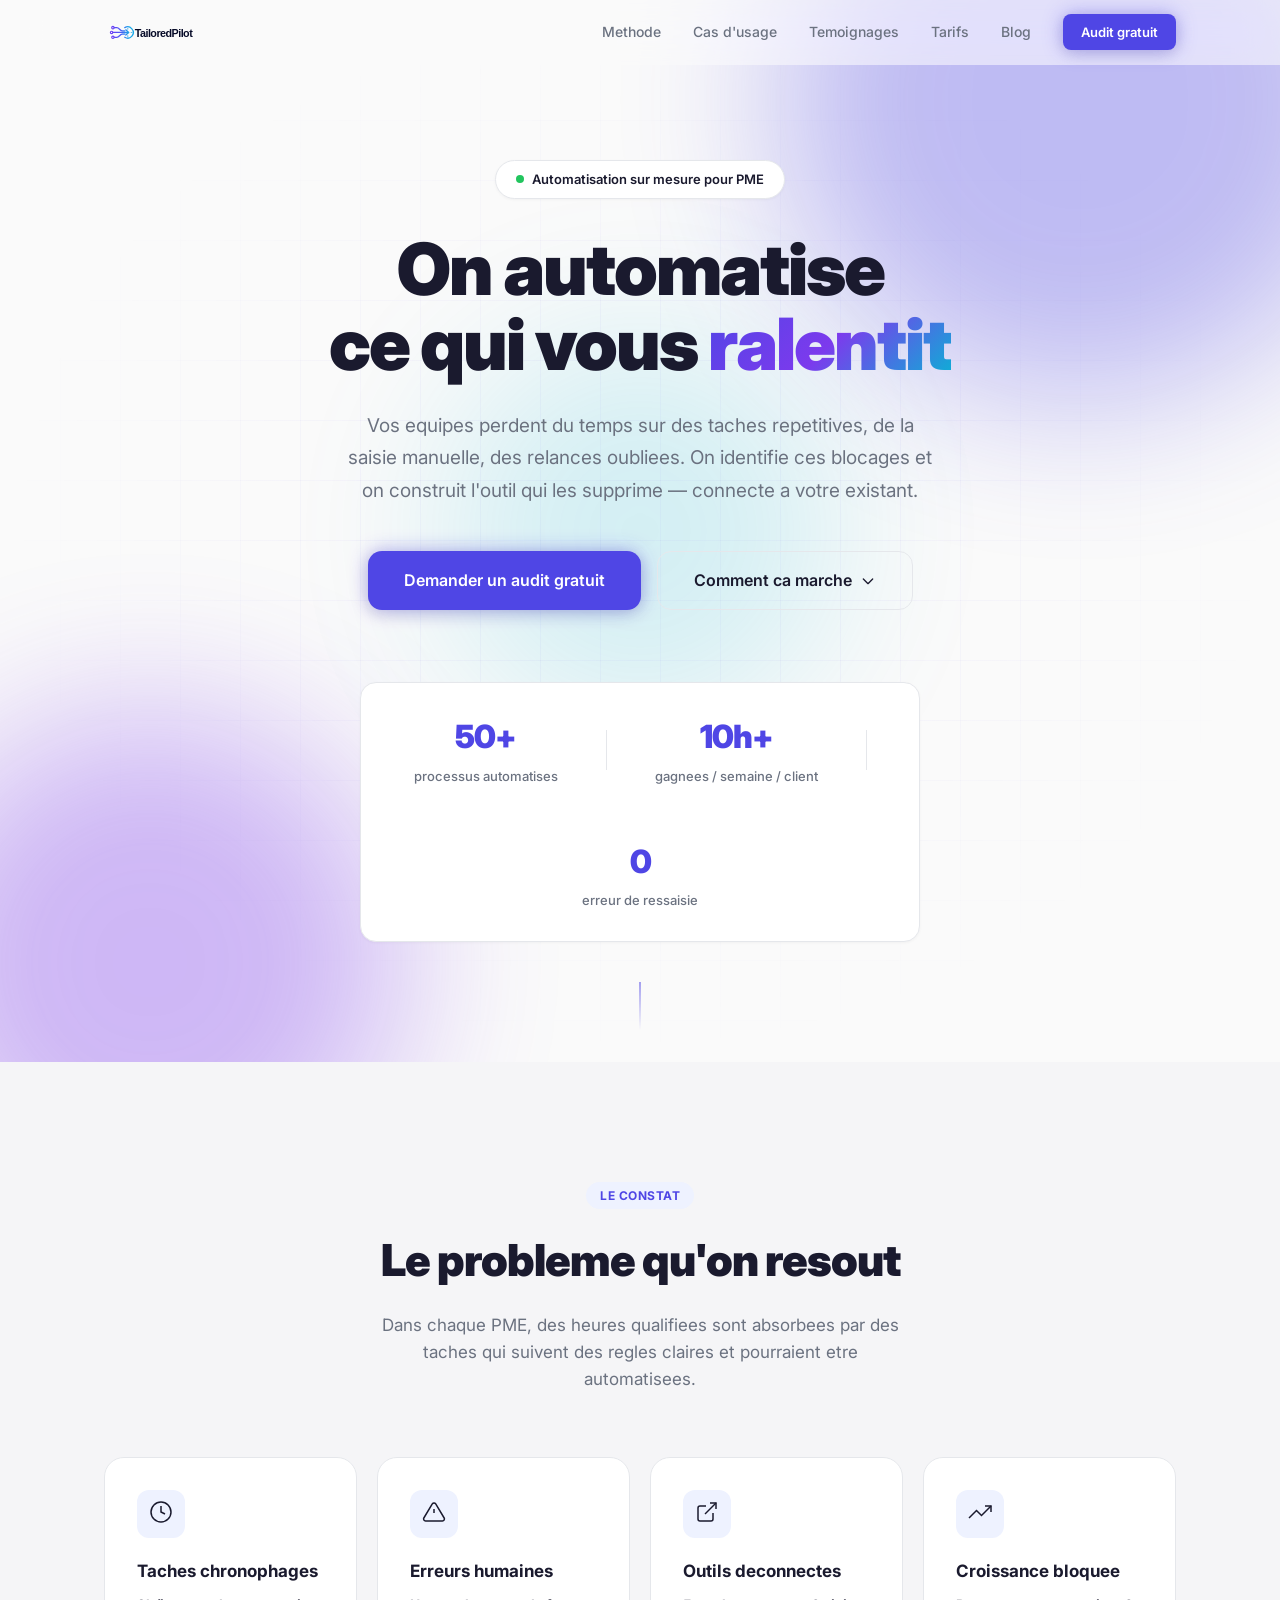
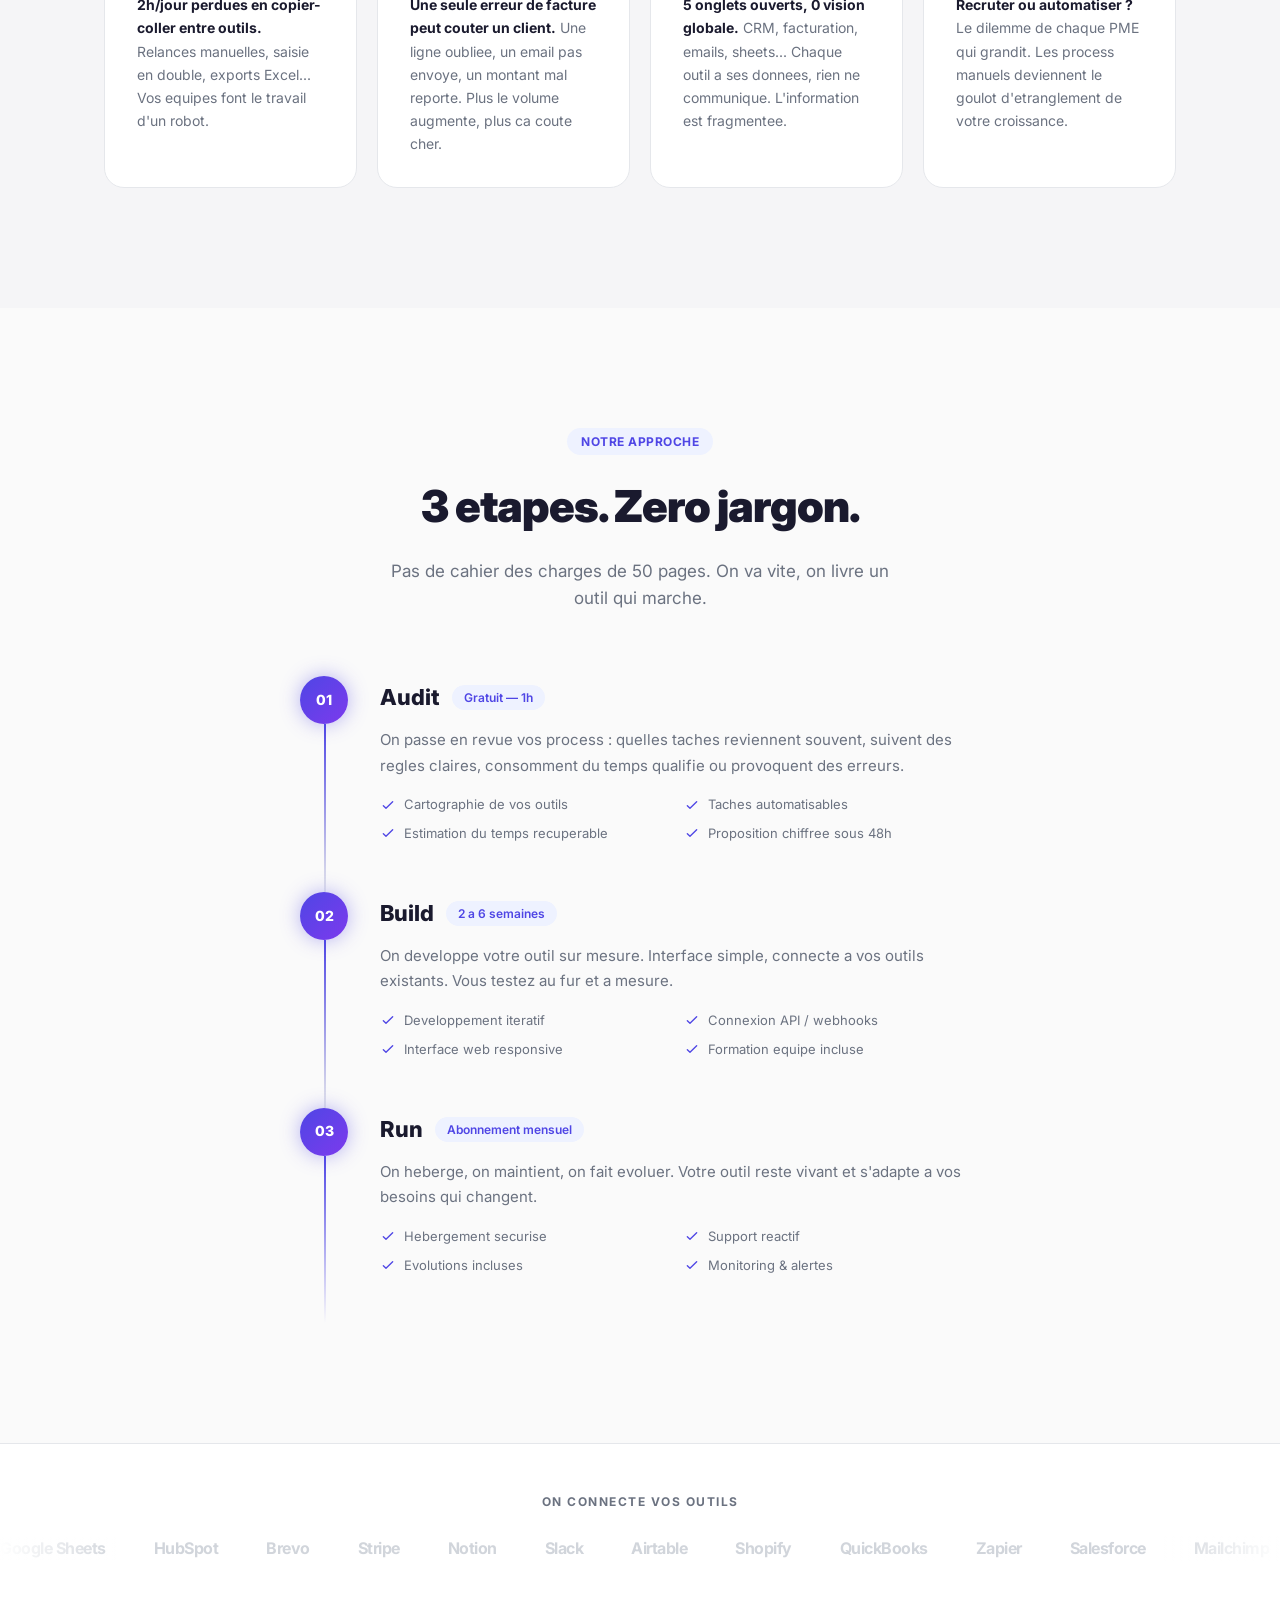
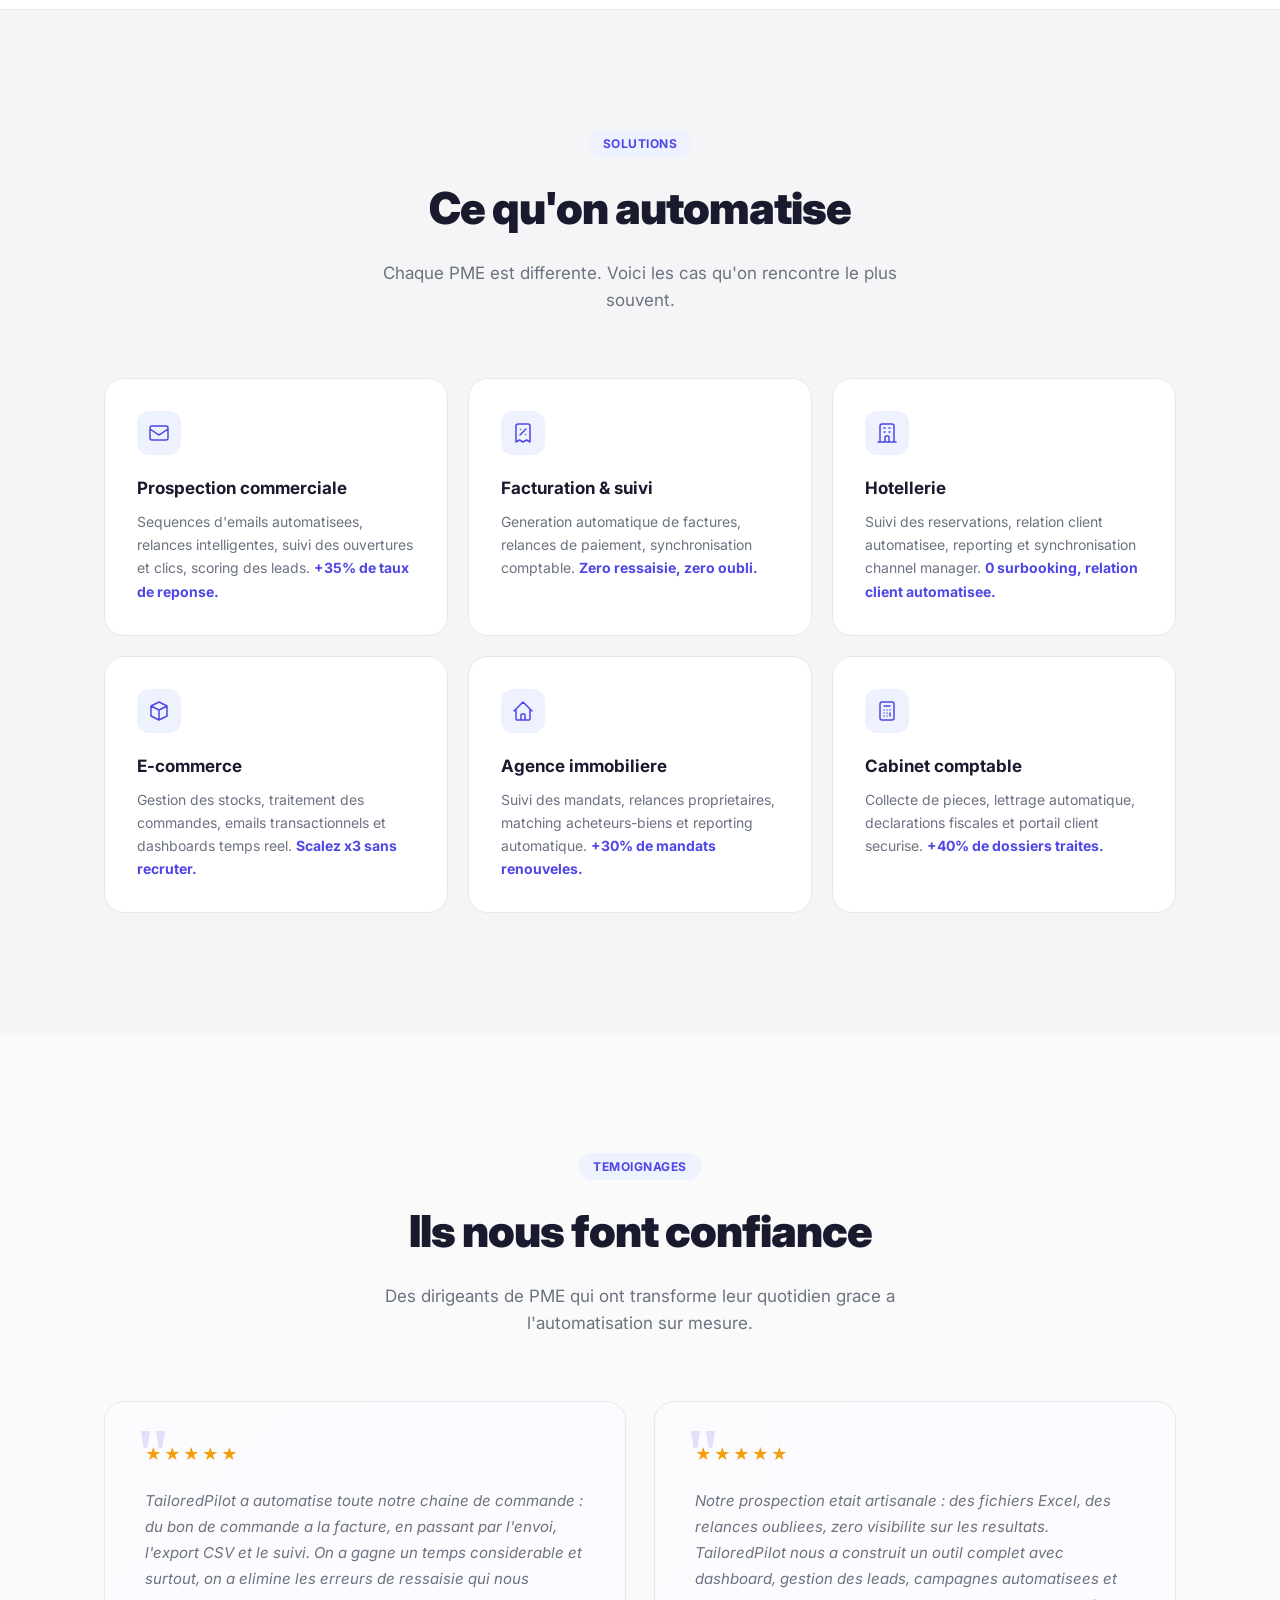
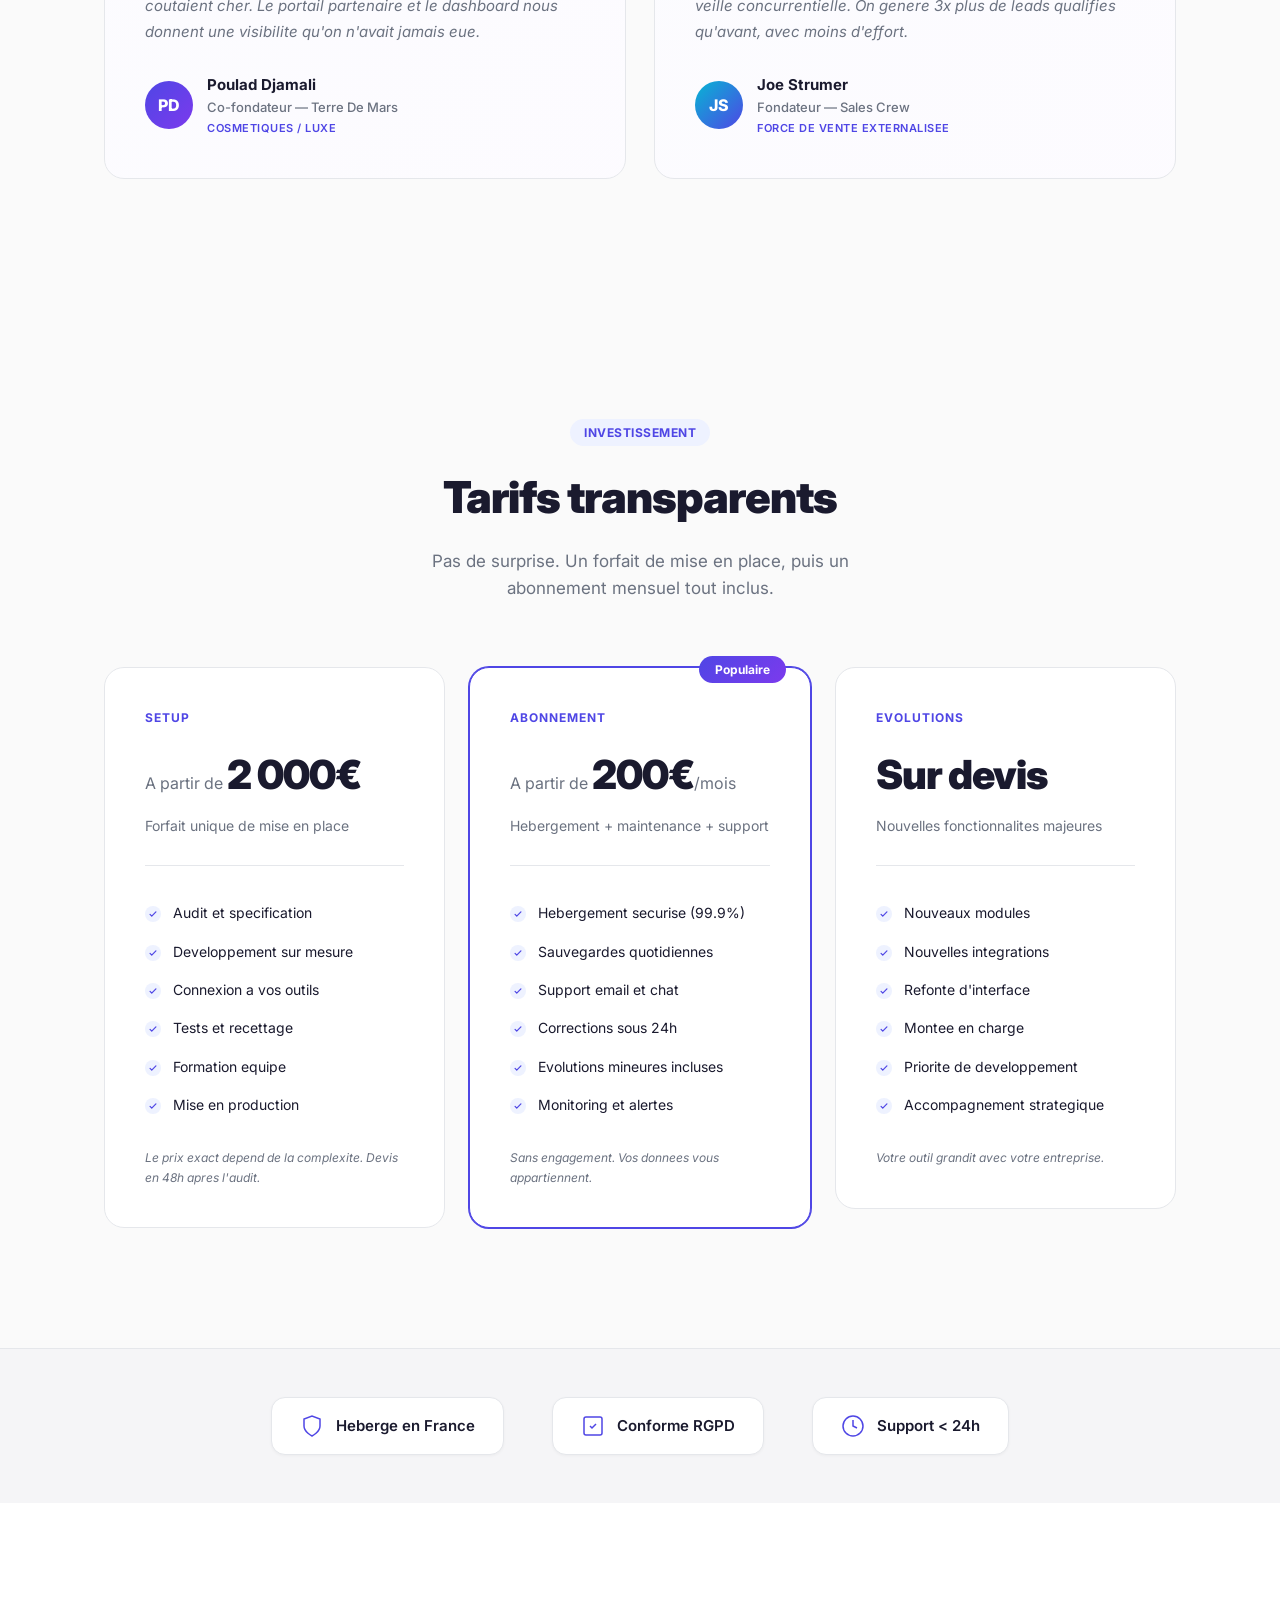
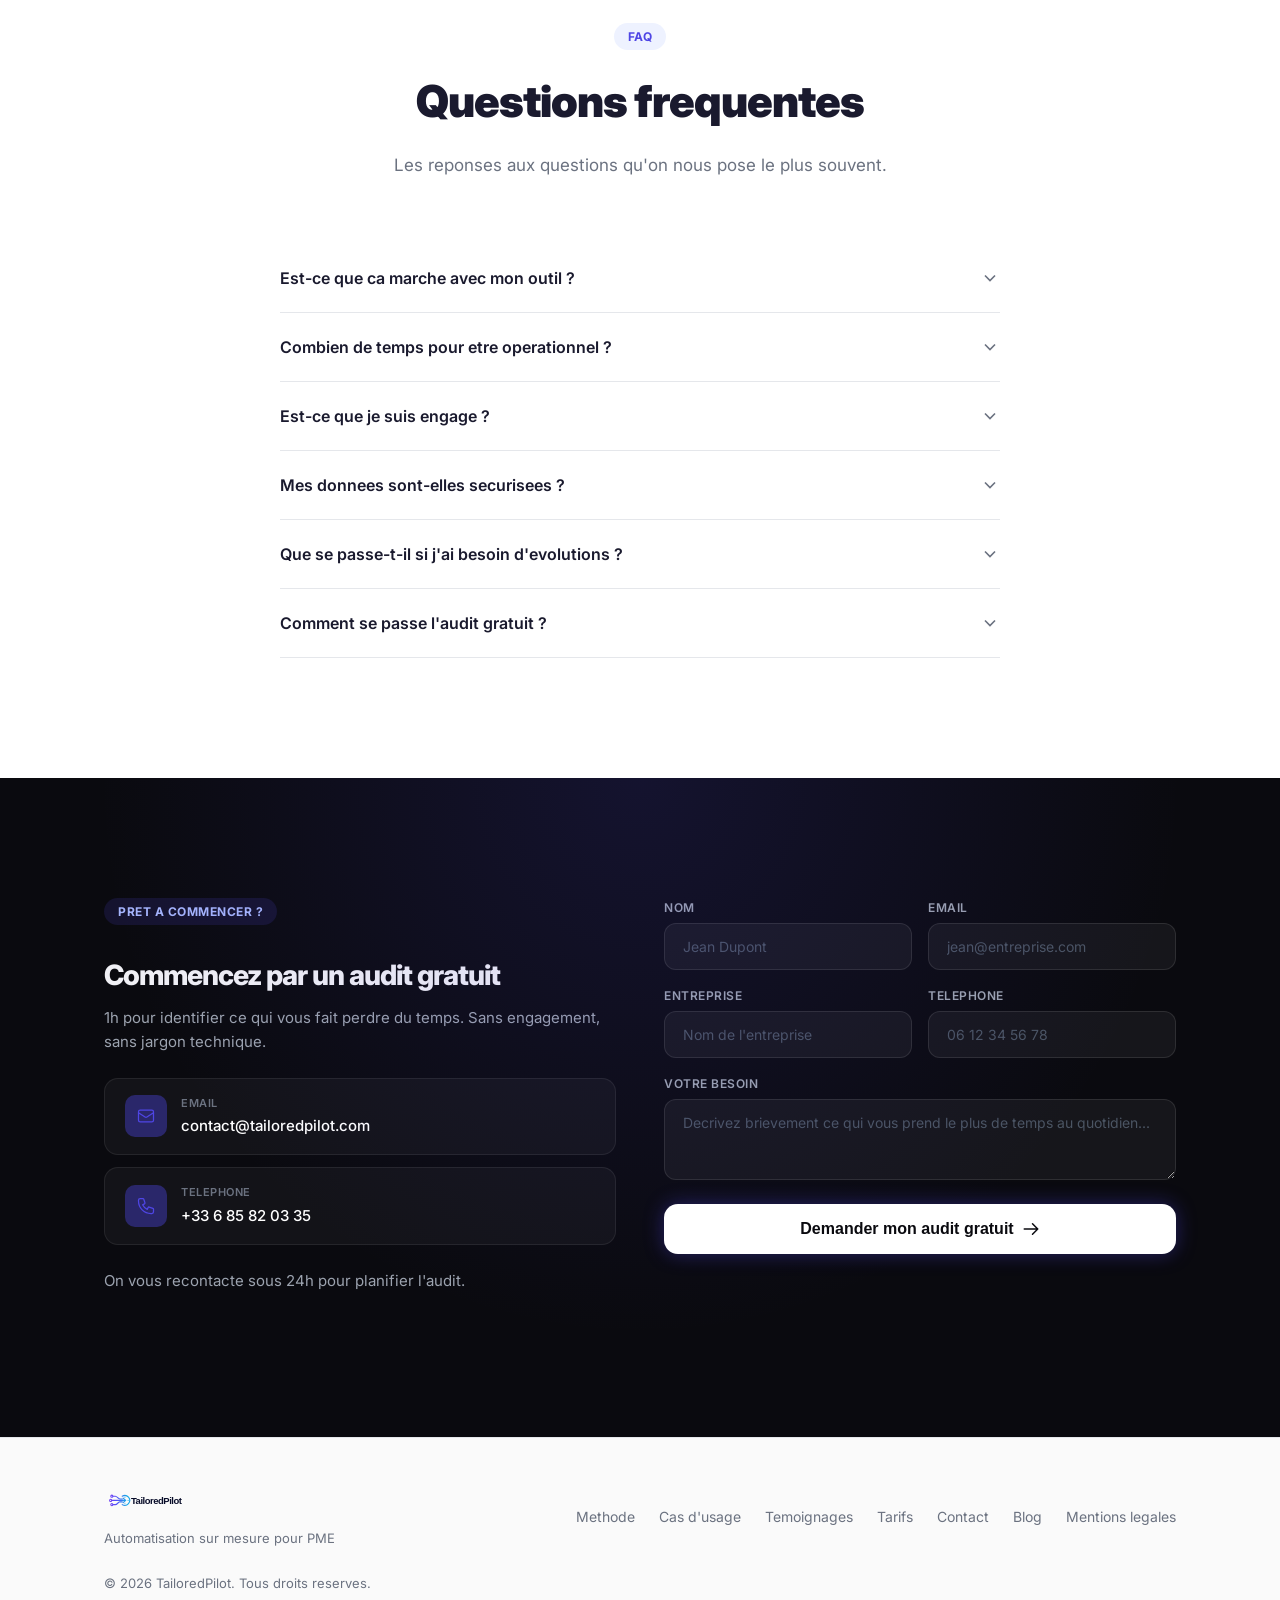
==== commit d29c82bc: "Passage aux logos SVG + meme logo nav et footer - Favicon en SVG (fond transparent) - logo-full.svg " ====
--- a/index.html
+++ b/index.html
@@ -18,7 +18,7 @@
   <meta name="twitter:title" content="TailoredPilot — Automatisation sur mesure pour PME">
   <meta name="twitter:description" content="On identifie ce qui vous fait perdre du temps et on construit l'outil sur mesure qui le supprime. Audit gratuit, developpement rapide, connecte a votre existant. Sans engagement.">
   <meta name="twitter:image" content="https://tailoredpilot.com/og-image.png">
-  <link rel="icon" href="logo-icon.png" type="image/png">
+  <link rel="icon" href="logo-icon.svg" type="image/svg+xml">
   <link rel="apple-touch-icon" href="logo-icon.png">
   <link rel="preconnect" href="https://fonts.googleapis.com">
   <link rel="preconnect" href="https://fonts.gstatic.com" crossorigin>
@@ -109,7 +109,7 @@
   <nav class="nav" id="nav">
     <div class="container nav-inner">
       <a href="#" class="logo">
-        <img src="logo-full.png" alt="TailoredPilot" class="logo-img">
+        <img src="logo-full.svg" alt="TailoredPilot" class="logo-img">
       </a>
       <div class="nav-links" id="navLinks">
         <a href="#methode">Methode</a>
@@ -647,8 +647,7 @@
   <footer class="footer">
     <div class="container footer-inner">
       <div class="footer-brand">
-        <img src="logo-icon.png" alt="TailoredPilot" class="footer-logo-icon">
-        TailoredPilot
+        <img src="logo-full.svg" alt="TailoredPilot" class="footer-logo">
         <p>Automatisation sur mesure pour PME</p>
       </div>
       <div class="footer-links">
--- a/style.css
+++ b/style.css
@@ -136,6 +136,10 @@
 }
 .footer-logo-icon {
   height: 24px;
+  width: auto;
+}
+.footer-logo {
+  height: 28px;
   width: auto;
 }
 .logo-diamond {
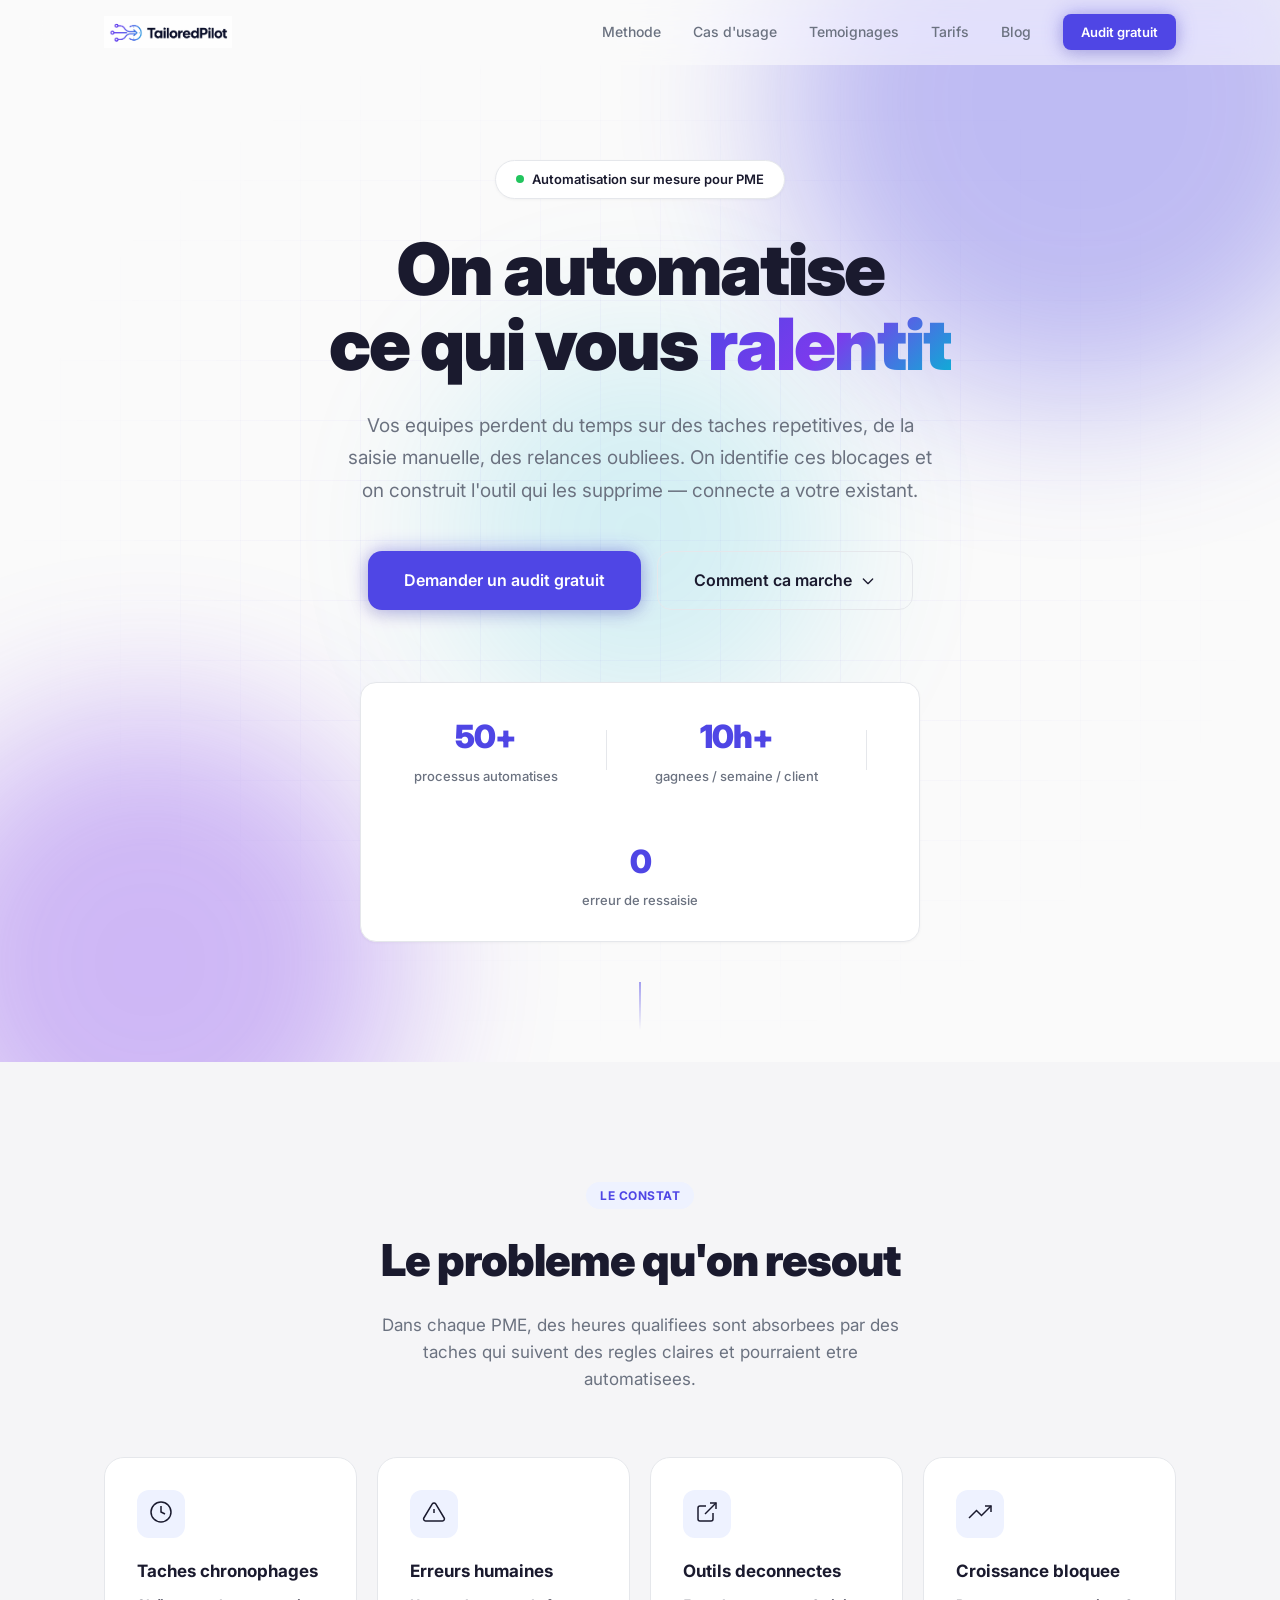
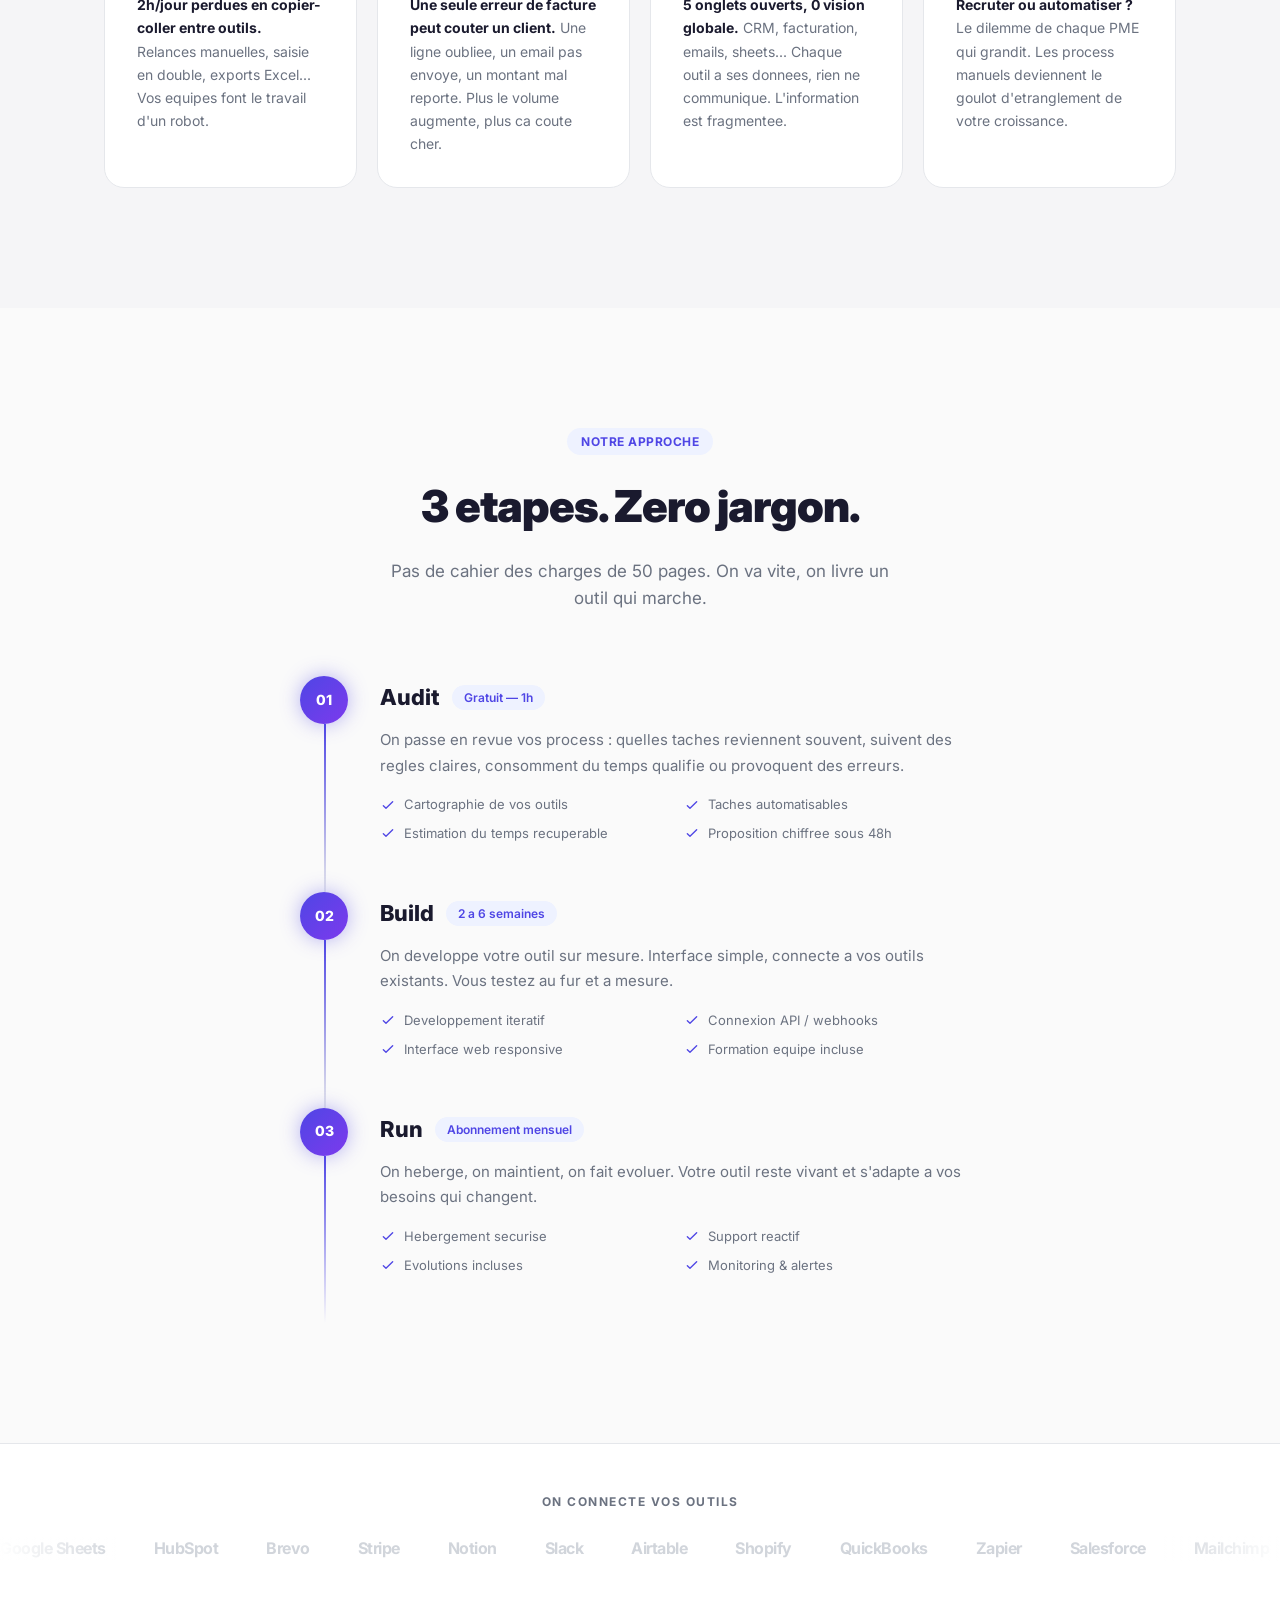
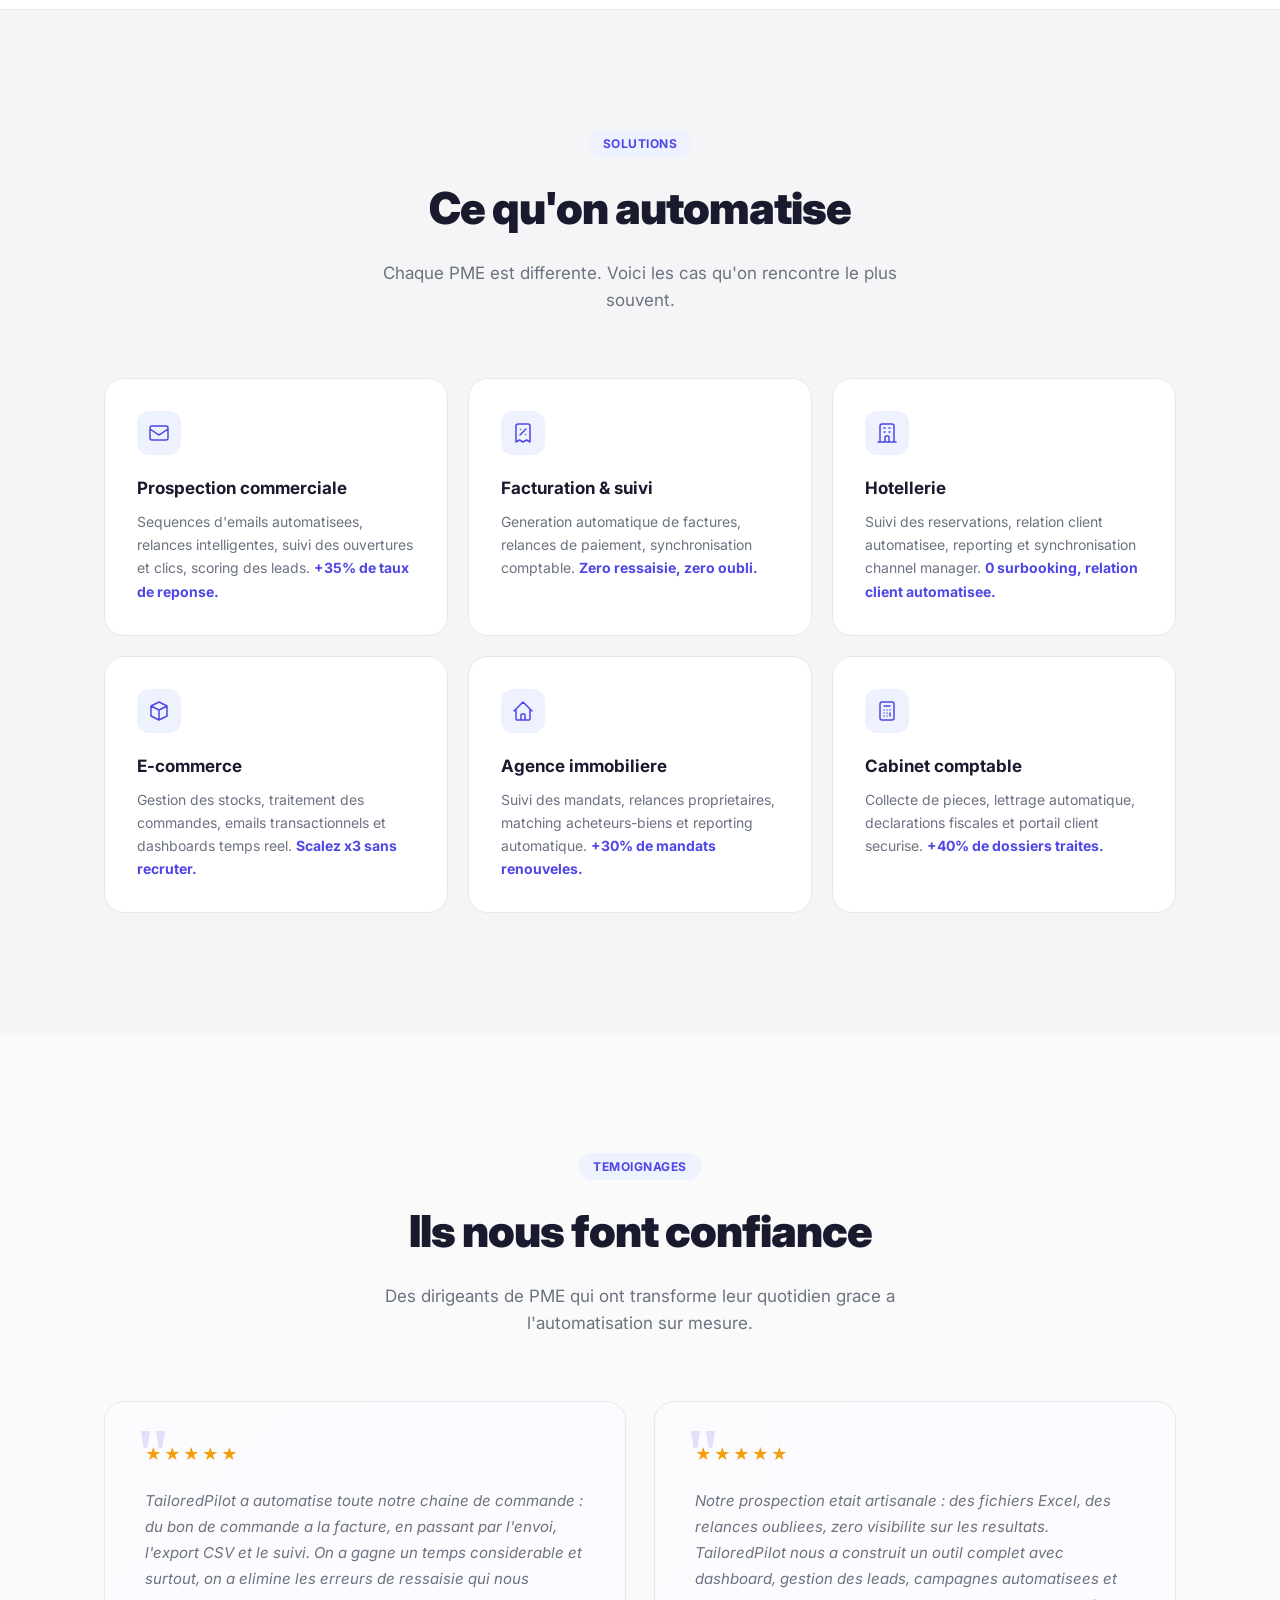
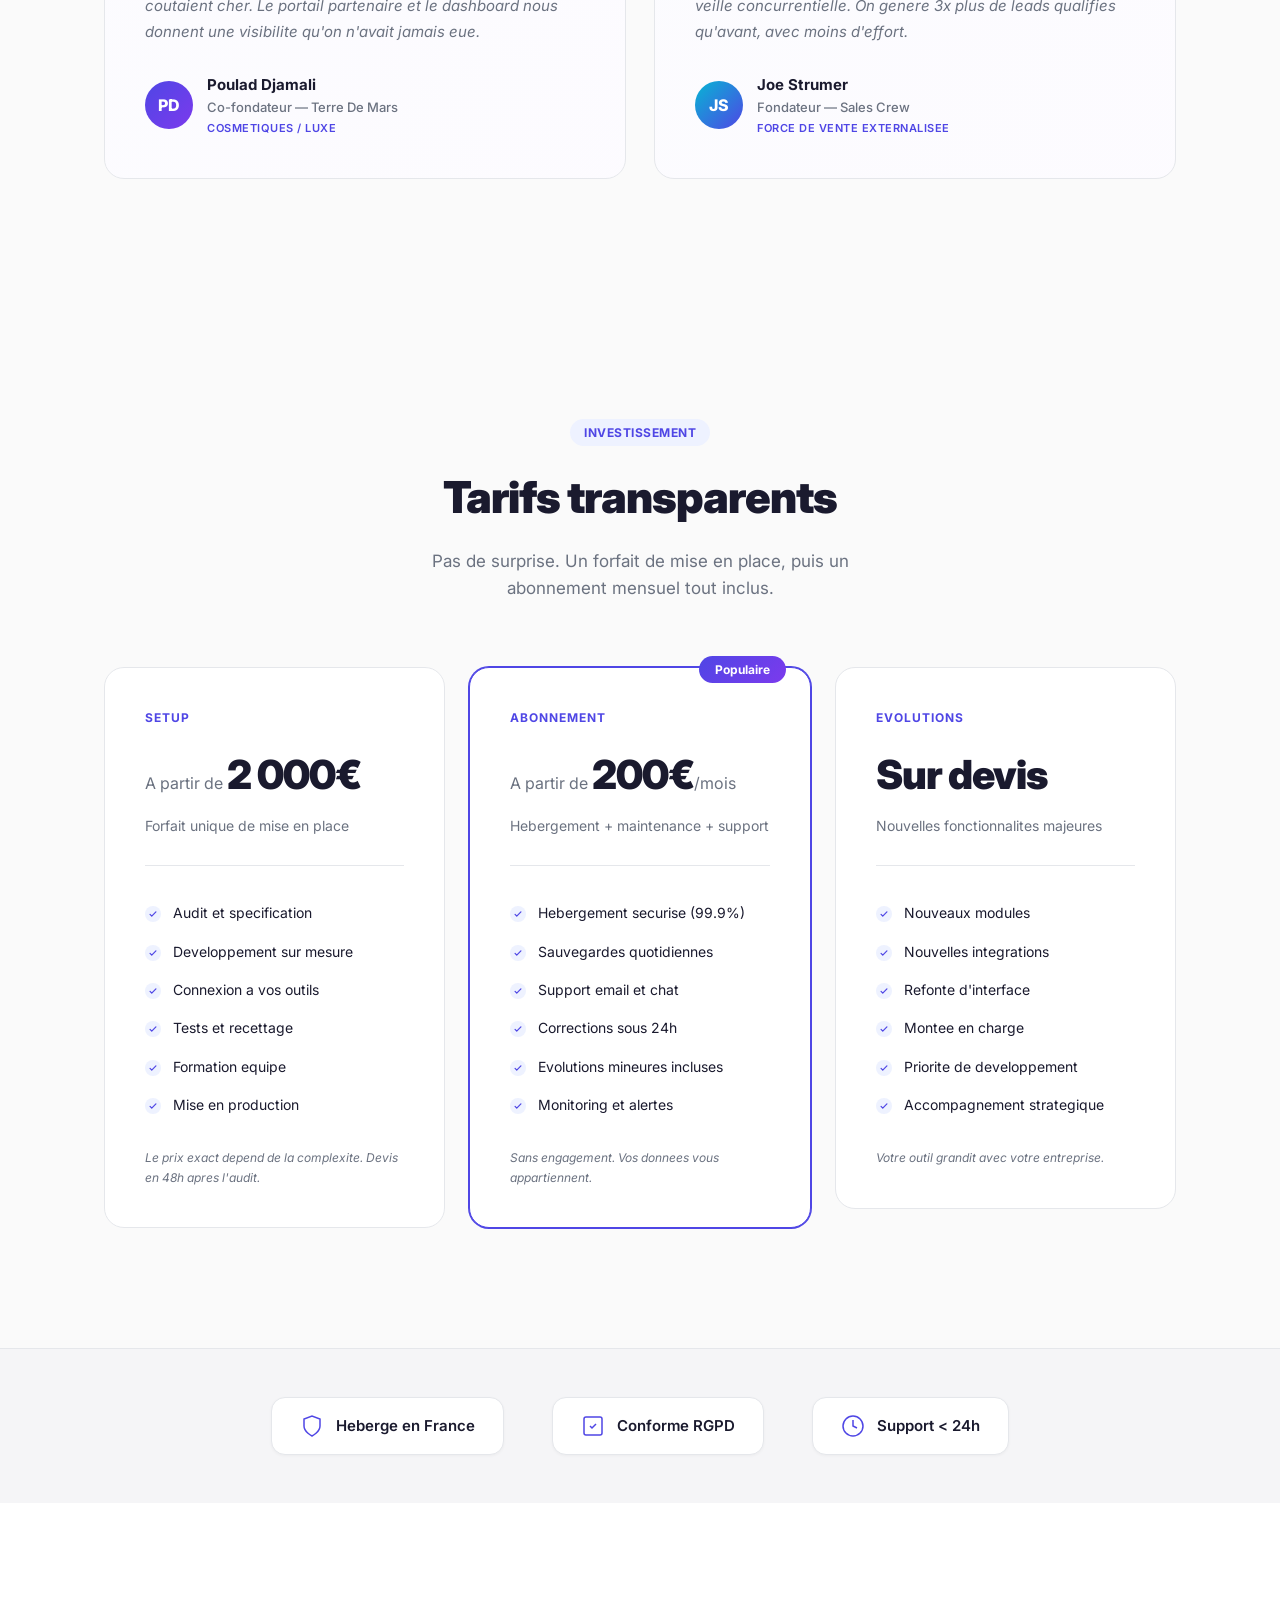
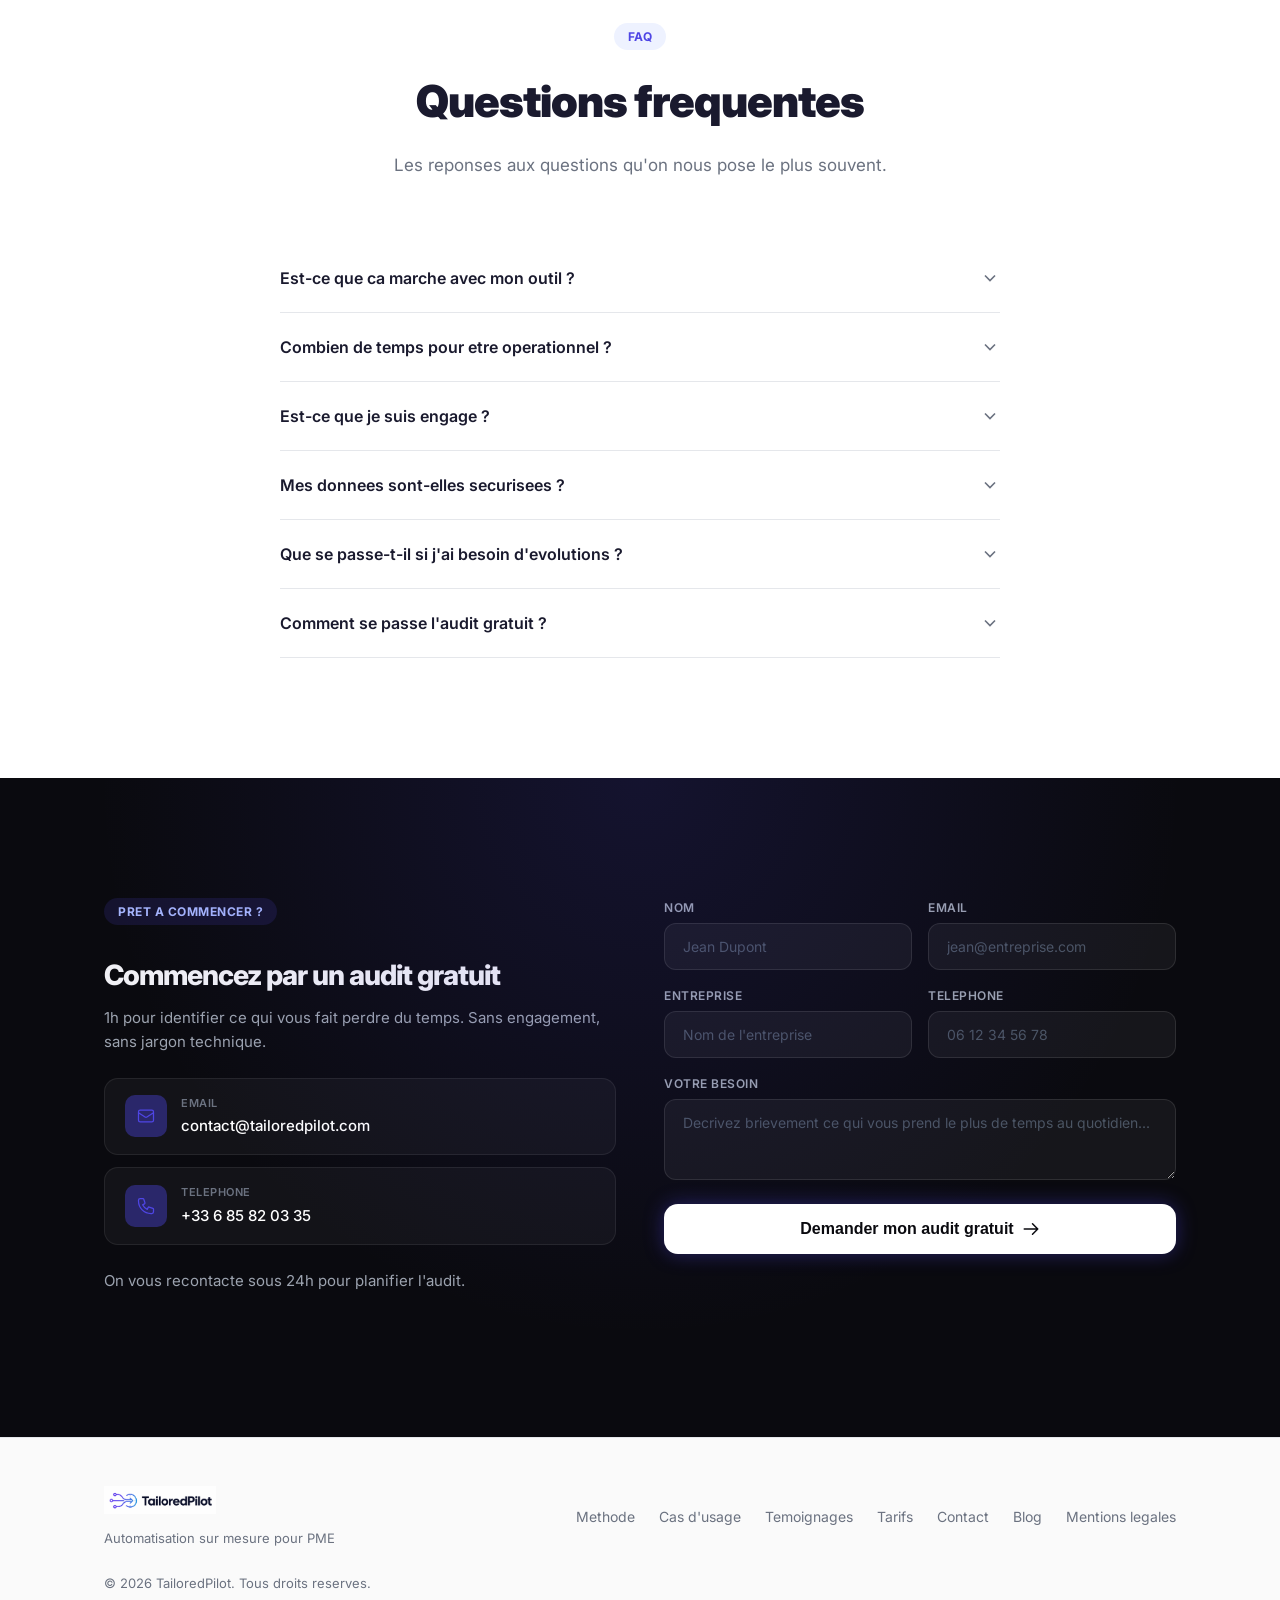
==== commit d72940ce: "Retour aux logos PNG (fond transparent) Co-Authored-By: Claude Opus 4.6 <noreply@anthropic.com>" ====
--- a/index.html
+++ b/index.html
@@ -18,7 +18,7 @@
   <meta name="twitter:title" content="TailoredPilot — Automatisation sur mesure pour PME">
   <meta name="twitter:description" content="On identifie ce qui vous fait perdre du temps et on construit l'outil sur mesure qui le supprime. Audit gratuit, developpement rapide, connecte a votre existant. Sans engagement.">
   <meta name="twitter:image" content="https://tailoredpilot.com/og-image.png">
-  <link rel="icon" href="logo-icon.svg" type="image/svg+xml">
+  <link rel="icon" href="logo-icon.png" type="image/png">
   <link rel="apple-touch-icon" href="logo-icon.png">
   <link rel="preconnect" href="https://fonts.googleapis.com">
   <link rel="preconnect" href="https://fonts.gstatic.com" crossorigin>
@@ -109,7 +109,7 @@
   <nav class="nav" id="nav">
     <div class="container nav-inner">
       <a href="#" class="logo">
-        <img src="logo-full.svg" alt="TailoredPilot" class="logo-img">
+        <img src="logo-full.png" alt="TailoredPilot" class="logo-img">
       </a>
       <div class="nav-links" id="navLinks">
         <a href="#methode">Methode</a>
@@ -647,7 +647,7 @@
   <footer class="footer">
     <div class="container footer-inner">
       <div class="footer-brand">
-        <img src="logo-full.svg" alt="TailoredPilot" class="footer-logo">
+        <img src="logo-full.png" alt="TailoredPilot" class="footer-logo">
         <p>Automatisation sur mesure pour PME</p>
       </div>
       <div class="footer-links">
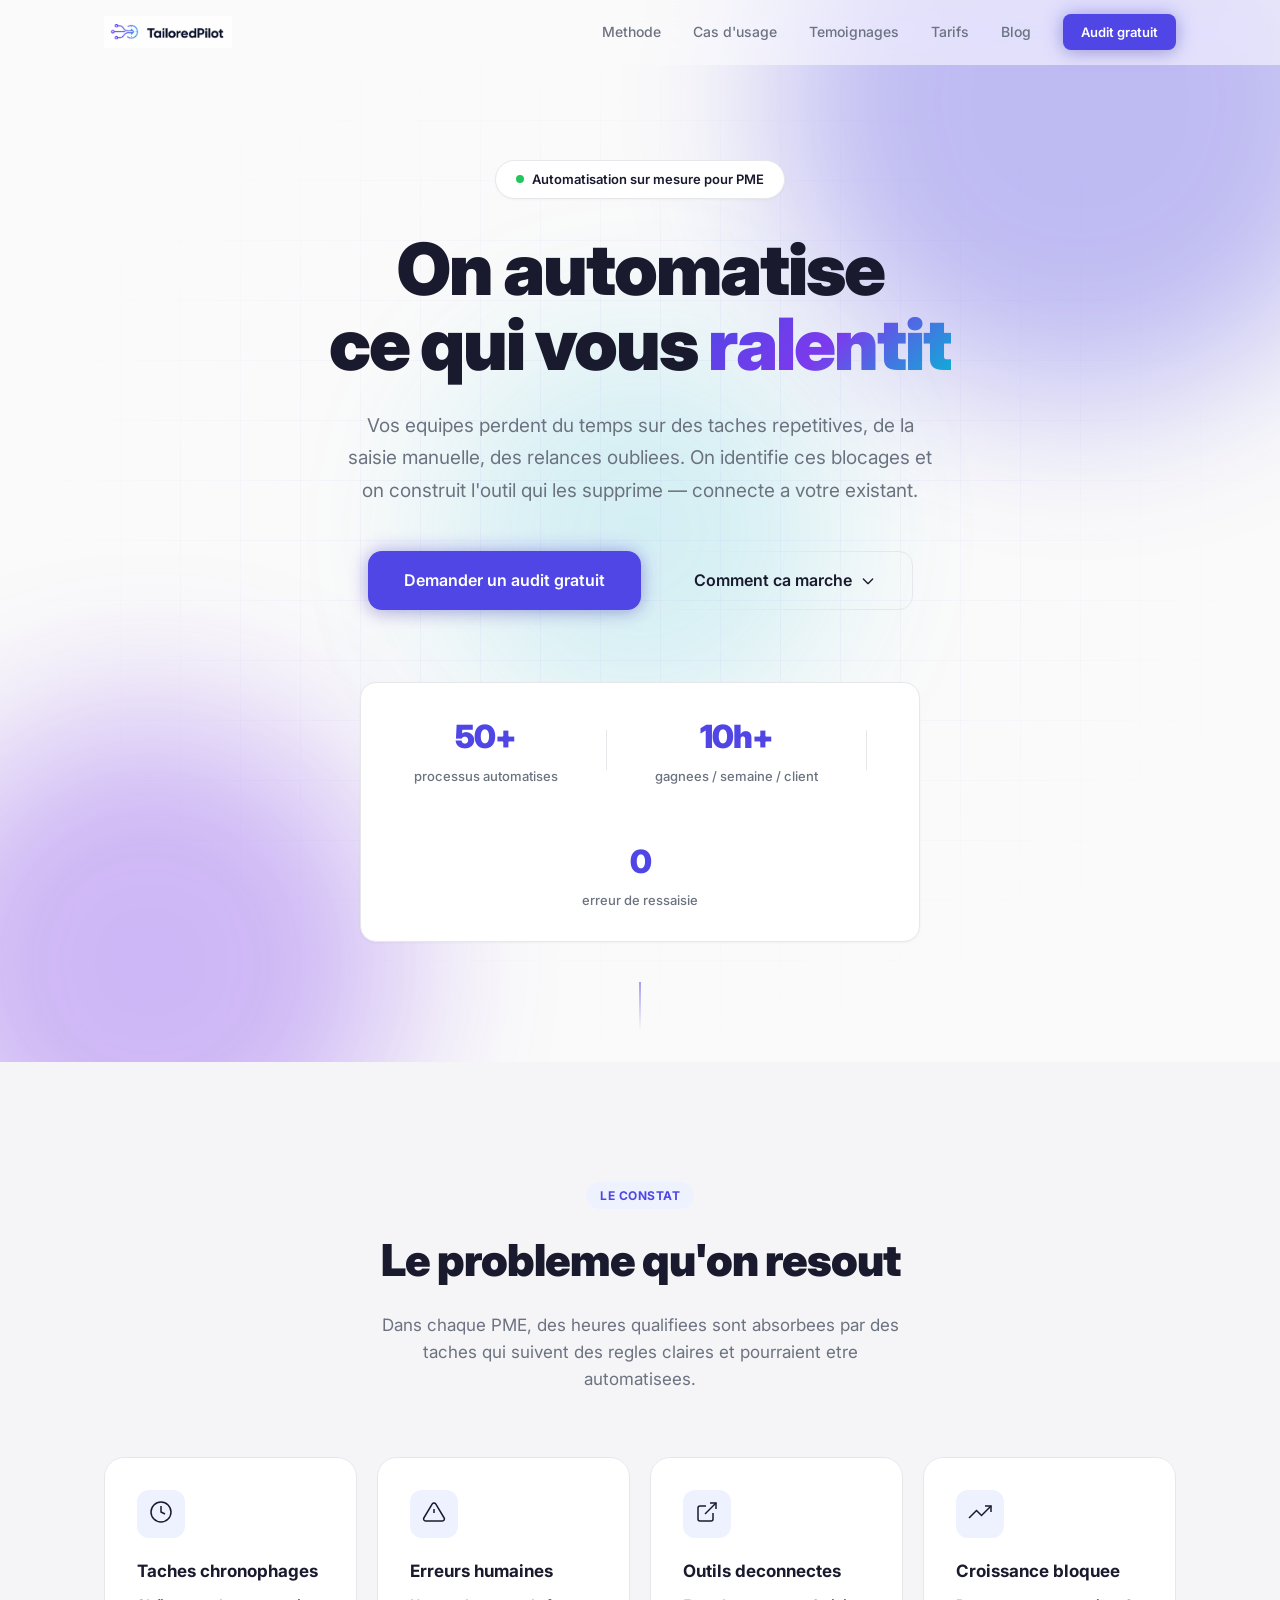
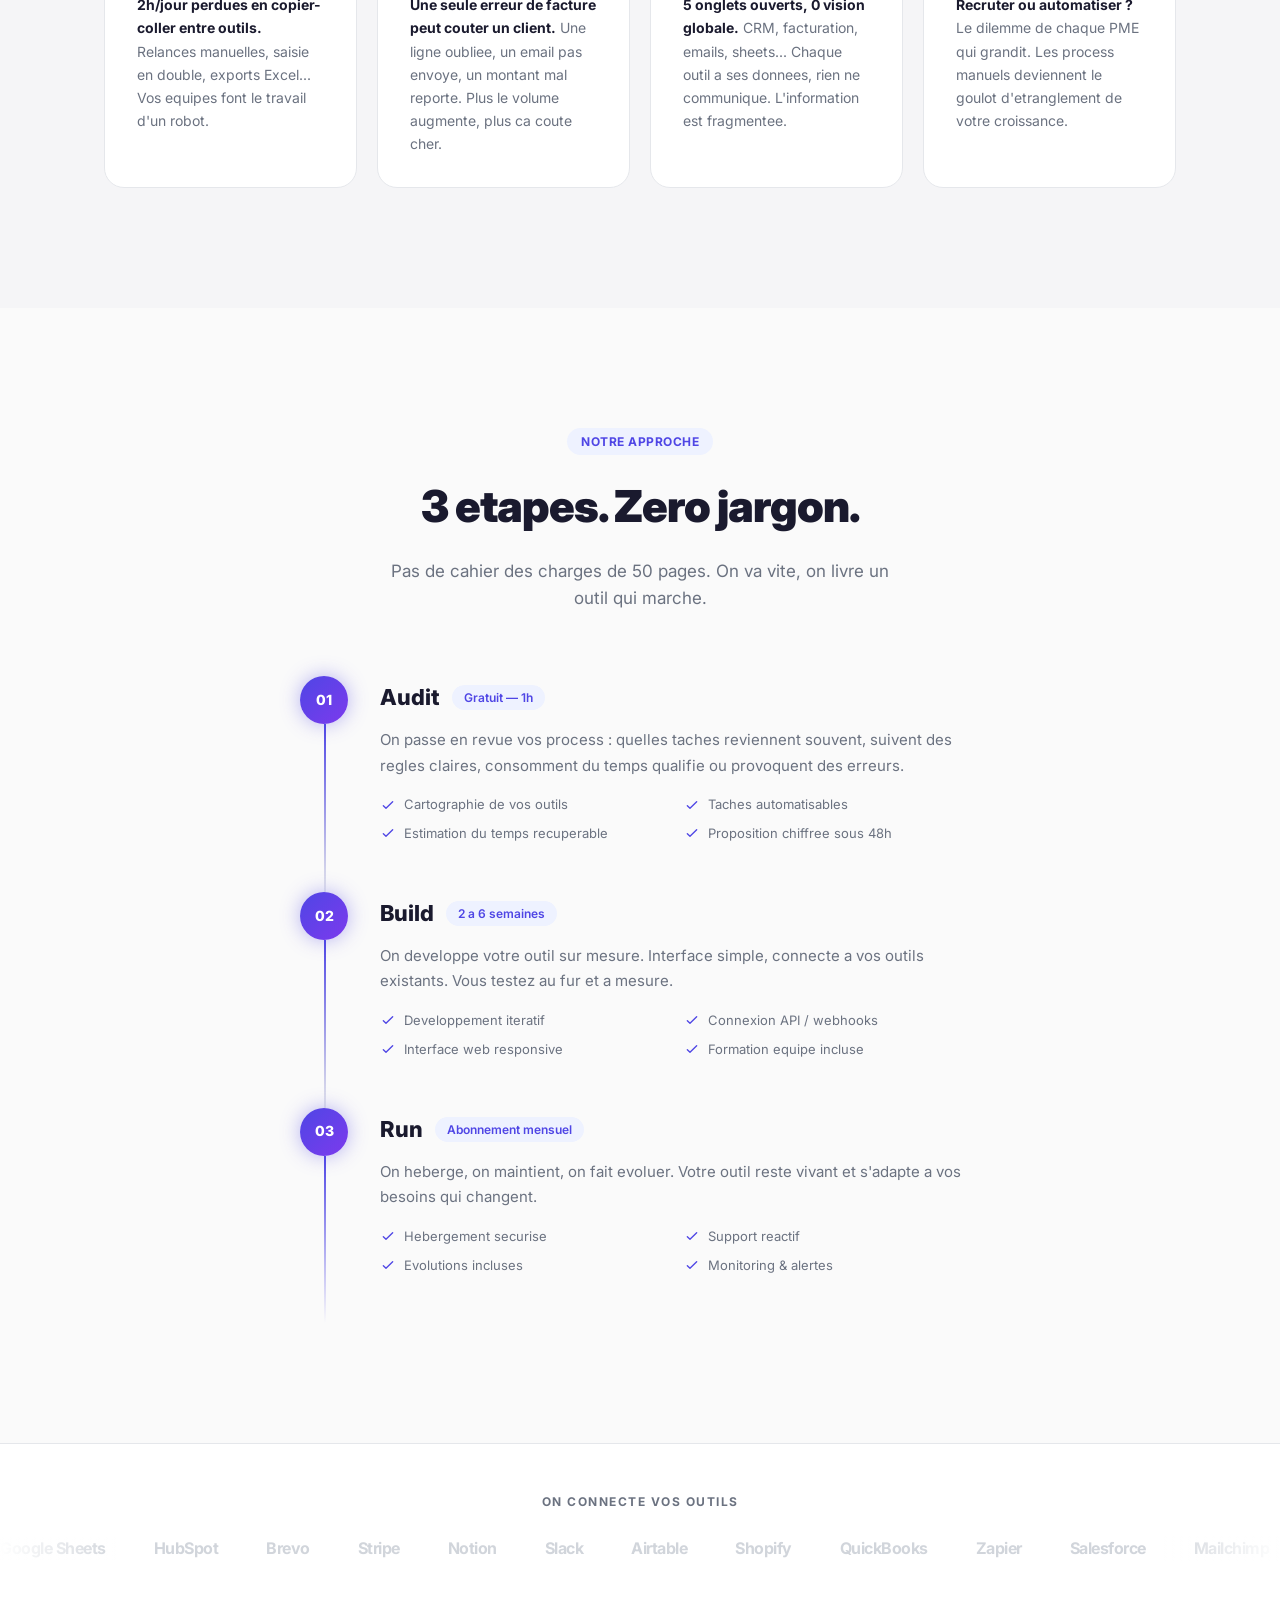
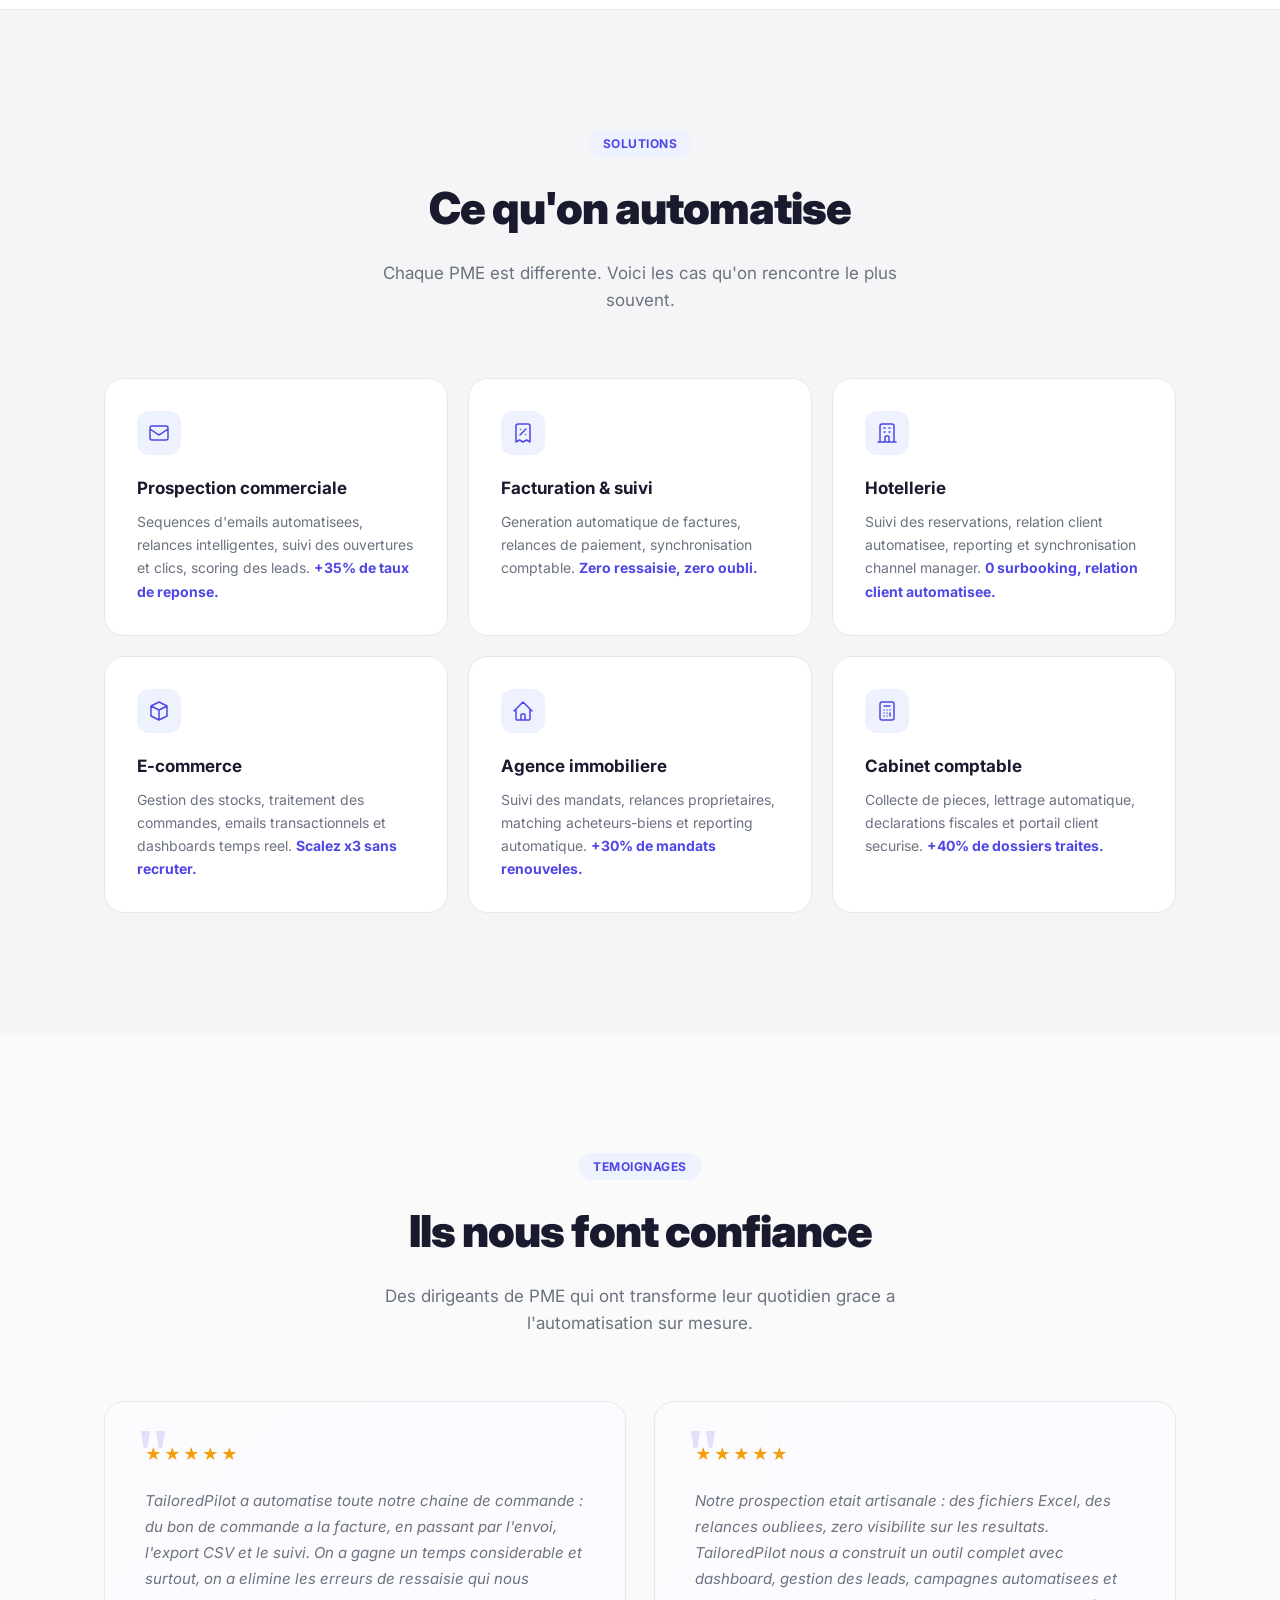
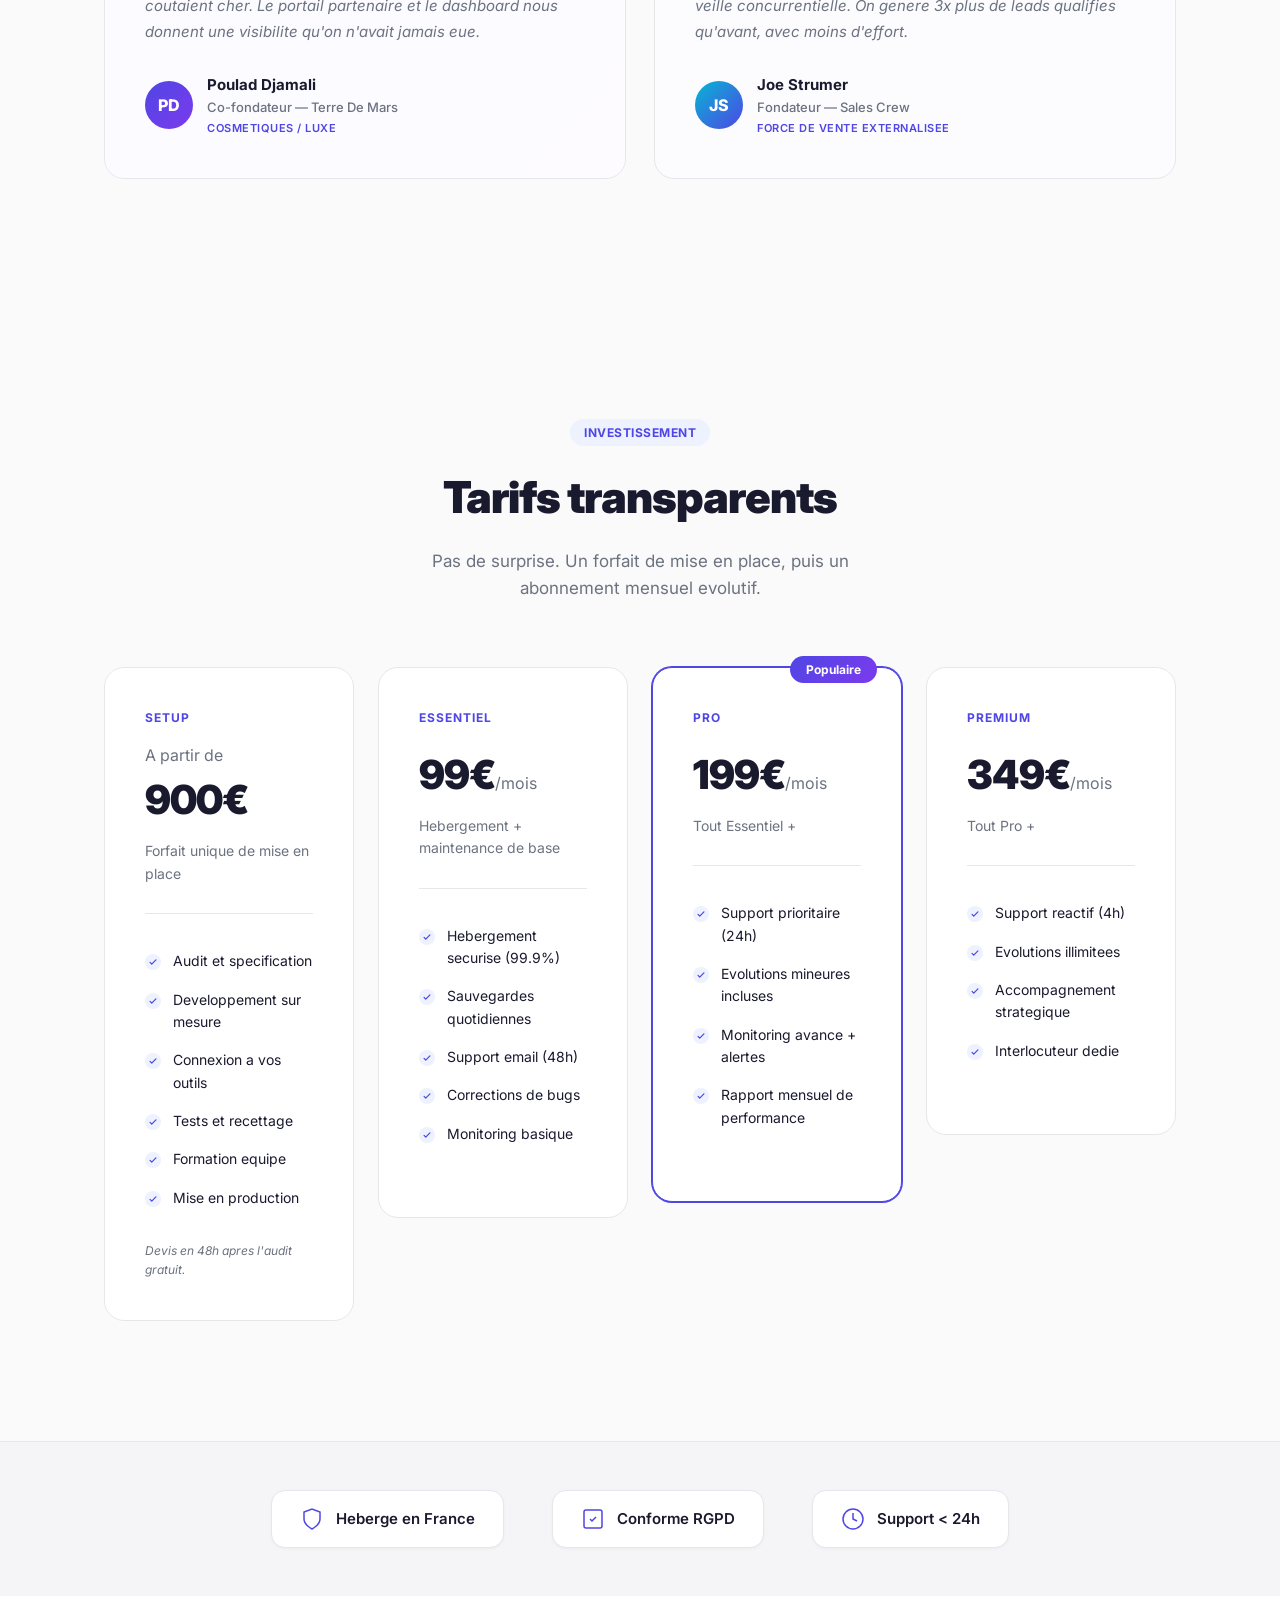
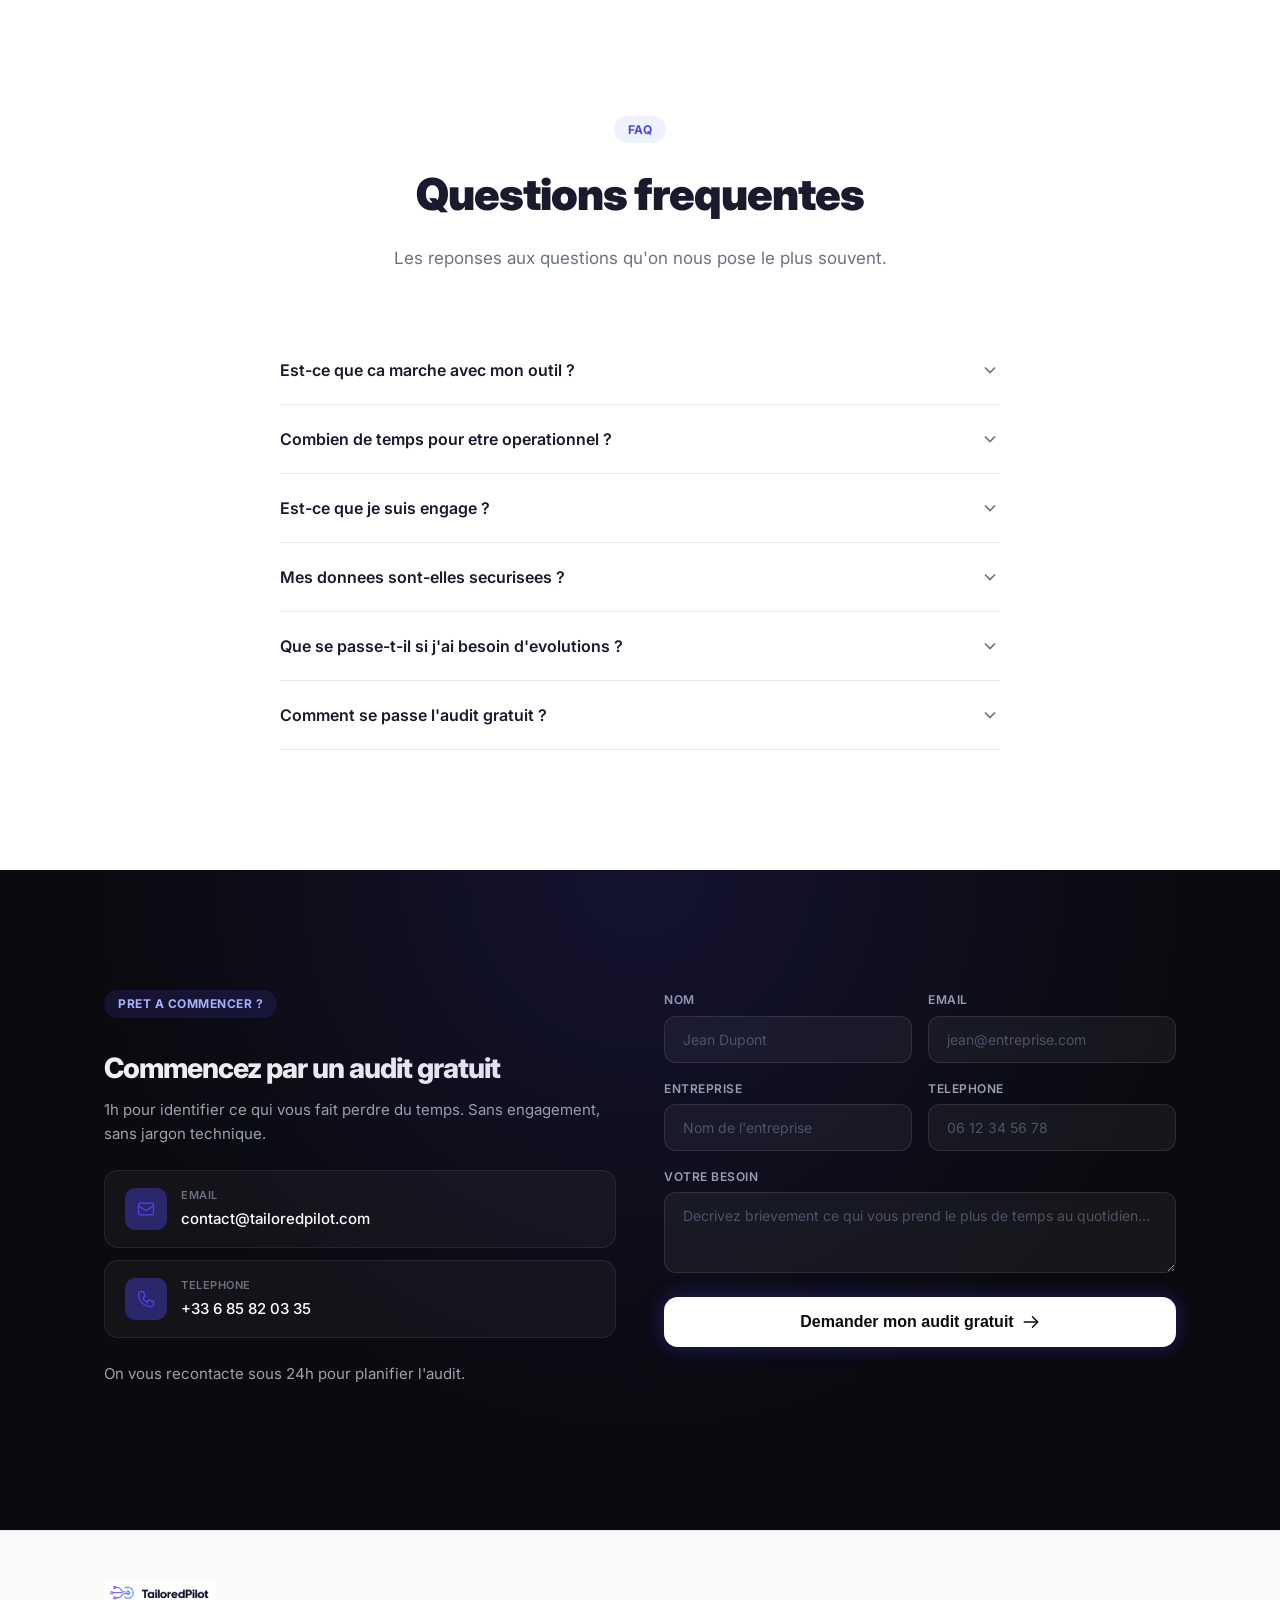
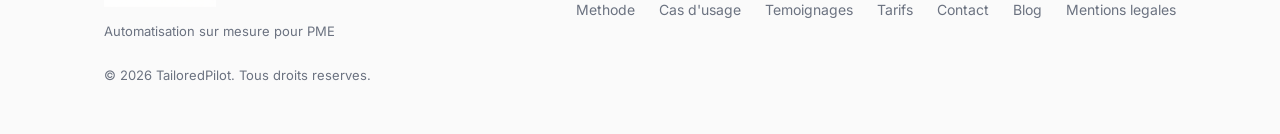
==== commit be748c98: "Refonte section pricing : setup 900€ + 3 paliers abonnement (99€, 199€, 349€) Remplace les 3 ancienn" ====
--- a/index.html
+++ b/index.html
@@ -440,12 +440,12 @@
       <div class="section-header anim-up">
         <div class="section-tag">Investissement</div>
         <h2>Tarifs transparents</h2>
-        <p>Pas de surprise. Un forfait de mise en place, puis un abonnement mensuel tout inclus.</p>
+        <p>Pas de surprise. Un forfait de mise en place, puis un abonnement mensuel evolutif.</p>
       </div>
       <div class="pricing-grid">
         <div class="pricing-card anim-up">
           <div class="pricing-label">Setup</div>
-          <div class="pricing-price">A partir de <strong>2 000&#8364;</strong></div>
+          <div class="pricing-price">A partir de <strong>900&#8364;</strong></div>
           <p class="pricing-desc">Forfait unique de mise en place</p>
           <ul>
             <li>Audit et specification</li>
@@ -455,36 +455,42 @@
             <li>Formation equipe</li>
             <li>Mise en production</li>
           </ul>
-          <p class="pricing-note">Le prix exact depend de la complexite. Devis en 48h apres l'audit.</p>
-        </div>
-        <div class="pricing-card pricing-featured anim-up anim-d1">
-          <div class="pricing-badge">Populaire</div>
-          <div class="pricing-label">Abonnement</div>
-          <div class="pricing-price">A partir de <strong>200&#8364;</strong><span>/mois</span></div>
-          <p class="pricing-desc">Hebergement + maintenance + support</p>
+          <p class="pricing-note">Devis en 48h apres l'audit gratuit.</p>
+        </div>
+        <div class="pricing-card anim-up anim-d1">
+          <div class="pricing-label">Essentiel</div>
+          <div class="pricing-price"><strong>99&#8364;</strong><span>/mois</span></div>
+          <p class="pricing-desc">Hebergement + maintenance de base</p>
           <ul>
             <li>Hebergement securise (99.9%)</li>
             <li>Sauvegardes quotidiennes</li>
-            <li>Support email et chat</li>
-            <li>Corrections sous 24h</li>
+            <li>Support email (48h)</li>
+            <li>Corrections de bugs</li>
+            <li>Monitoring basique</li>
+          </ul>
+        </div>
+        <div class="pricing-card pricing-featured anim-up anim-d2">
+          <div class="pricing-badge">Populaire</div>
+          <div class="pricing-label">Pro</div>
+          <div class="pricing-price"><strong>199&#8364;</strong><span>/mois</span></div>
+          <p class="pricing-desc">Tout Essentiel +</p>
+          <ul>
+            <li>Support prioritaire (24h)</li>
             <li>Evolutions mineures incluses</li>
-            <li>Monitoring et alertes</li>
+            <li>Monitoring avance + alertes</li>
+            <li>Rapport mensuel de performance</li>
           </ul>
-          <p class="pricing-note">Sans engagement. Vos donnees vous appartiennent.</p>
-        </div>
-        <div class="pricing-card anim-up anim-d2">
-          <div class="pricing-label">Evolutions</div>
-          <div class="pricing-price"><strong>Sur devis</strong></div>
-          <p class="pricing-desc">Nouvelles fonctionnalites majeures</p>
+        </div>
+        <div class="pricing-card anim-up anim-d3">
+          <div class="pricing-label">Premium</div>
+          <div class="pricing-price"><strong>349&#8364;</strong><span>/mois</span></div>
+          <p class="pricing-desc">Tout Pro +</p>
           <ul>
-            <li>Nouveaux modules</li>
-            <li>Nouvelles integrations</li>
-            <li>Refonte d'interface</li>
-            <li>Montee en charge</li>
-            <li>Priorite de developpement</li>
+            <li>Support reactif (4h)</li>
+            <li>Evolutions illimitees</li>
             <li>Accompagnement strategique</li>
+            <li>Interlocuteur dedie</li>
           </ul>
-          <p class="pricing-note">Votre outil grandit avec votre entreprise.</p>
         </div>
       </div>
     </div>
--- a/style.css
+++ b/style.css
@@ -718,7 +718,7 @@
 /* ── Pricing ───────────────────────────────────────────────────────────── */
 .pricing-grid {
   display: grid;
-  grid-template-columns: repeat(auto-fit, minmax(300px, 1fr));
+  grid-template-columns: repeat(auto-fit, minmax(240px, 1fr));
   gap: 24px;
   align-items: start;
 }
